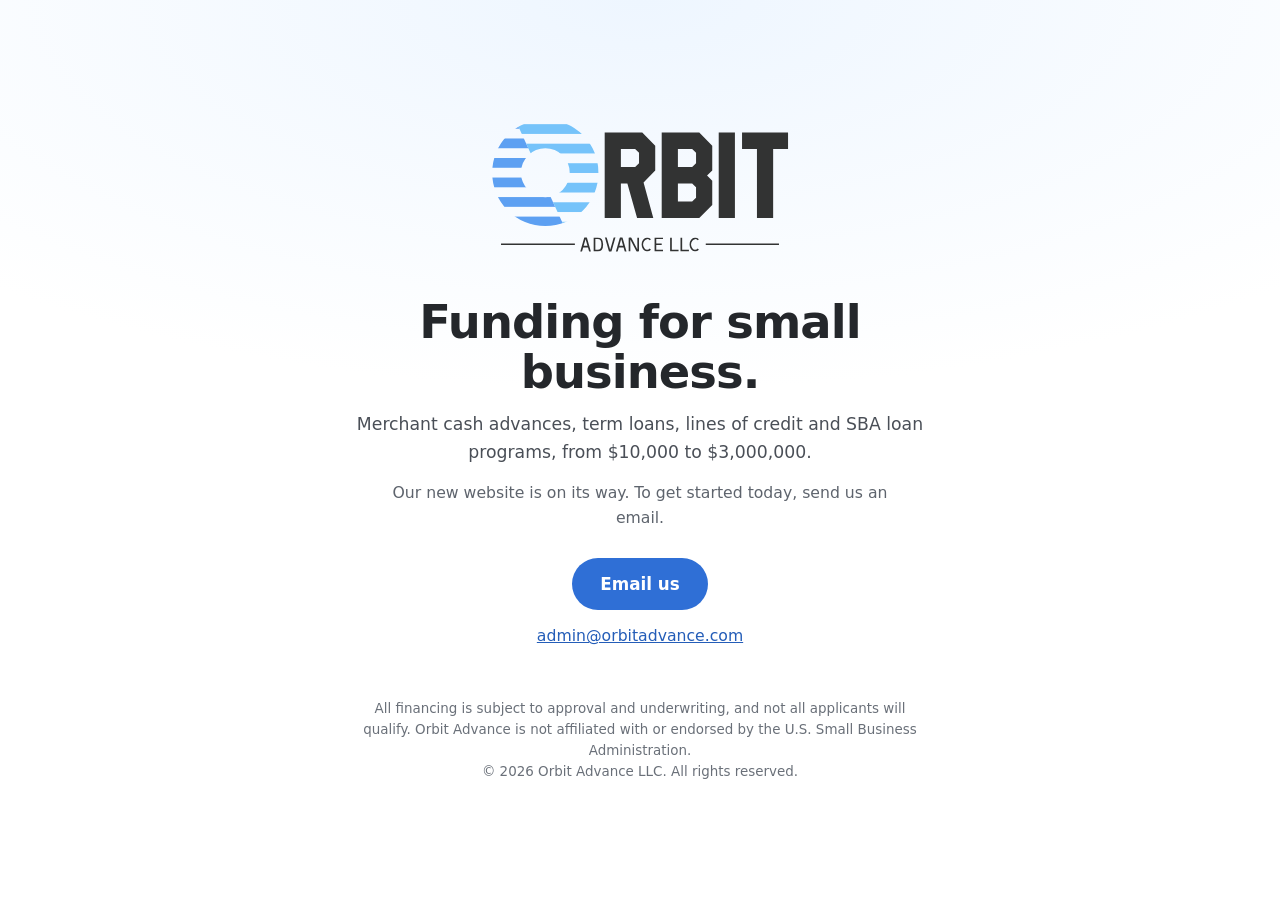
==== index.html @ 6780d0ab "Add holding page A simple page with the logo, the four funding programs and the contact email, so th" ====
<!doctype html>
<html lang="en">
<head>
  <meta charset="utf-8">
  <meta name="viewport" content="width=device-width, initial-scale=1">
  <title>Orbit Advance | Business Funding</title>
  <meta name="description" content="Orbit Advance helps small businesses access merchant cash advances, term loans, lines of credit and SBA loan programs. Email admin@orbitadvance.com to get started.">
  <meta name="theme-color" content="#ffffff">
  <link rel="canonical" href="https://orbitadvance.com/">
  <link rel="icon" href="data:image/svg+xml,%3Csvg xmlns='http://www.w3.org/2000/svg' viewBox='0 0 32 32'%3E%3Ccircle cx='16' cy='16' r='11' fill='none' stroke='%235B9BEB' stroke-width='7'/%3E%3C/svg%3E">
  <style>
    *{box-sizing:border-box}
    html,body{height:100%}
    body{margin:0;font-family:system-ui,-apple-system,"Segoe UI",Roboto,Helvetica,Arial,sans-serif;color:#2F3237;background:#fff;
      display:flex;flex-direction:column;align-items:center;justify-content:center;text-align:center;padding:40px 22px;
      background-image:radial-gradient(120% 70% at 50% 0%,#EEF6FF 0%,#fff 62%)}
    main{max-width:620px}
    img{width:min(300px,72vw);height:auto}
    h1{font-size:clamp(1.9rem,5.4vw,2.9rem);line-height:1.08;letter-spacing:-.02em;margin:38px 0 14px;color:#24272B}
    p{font-size:1.08rem;line-height:1.6;margin:0 auto 14px;color:#4A4F57;max-width:34em}
    .soon{font-size:.98rem;color:#5E646D}
    .btn{display:inline-block;margin-top:14px;padding:16px 28px;border-radius:999px;background:#2F6FD6;color:#fff;font-weight:600;font-size:1.05rem;text-decoration:none}
    .btn:hover{background:#245DB8}
    .btn:focus-visible{outline:3px solid #24272B;outline-offset:3px}
    .addr{display:block;margin-top:16px;font-size:.98rem;color:#4A4F57}
    .addr a{color:#245DB8}
    footer{margin-top:54px;font-size:.84rem;line-height:1.55;color:#6A7079;max-width:560px}
  </style>
</head>
<body>
  <main>
    <img src="brand/logo.svg" width="463" height="212" alt="Orbit Advance LLC">
    <h1>Funding for small business.</h1>
    <p>Merchant cash advances, term loans, lines of credit and SBA loan programs, from $10,000 to $3,000,000.</p>
    <p class="soon">Our new website is on its way. To get started today, send us an email.</p>
    <a class="btn" href="mailto:admin@orbitadvance.com?subject=Funding%20request">Email us</a>
    <span class="addr"><a href="mailto:admin@orbitadvance.com">admin@orbitadvance.com</a></span>
  </main>
  <footer>
    All financing is subject to approval and underwriting, and not all applicants will qualify. Orbit Advance is not affiliated with or endorsed by the U.S. Small Business Administration.<br>
    &copy; 2026 Orbit Advance LLC. All rights reserved.
  </footer>
</body>
</html>
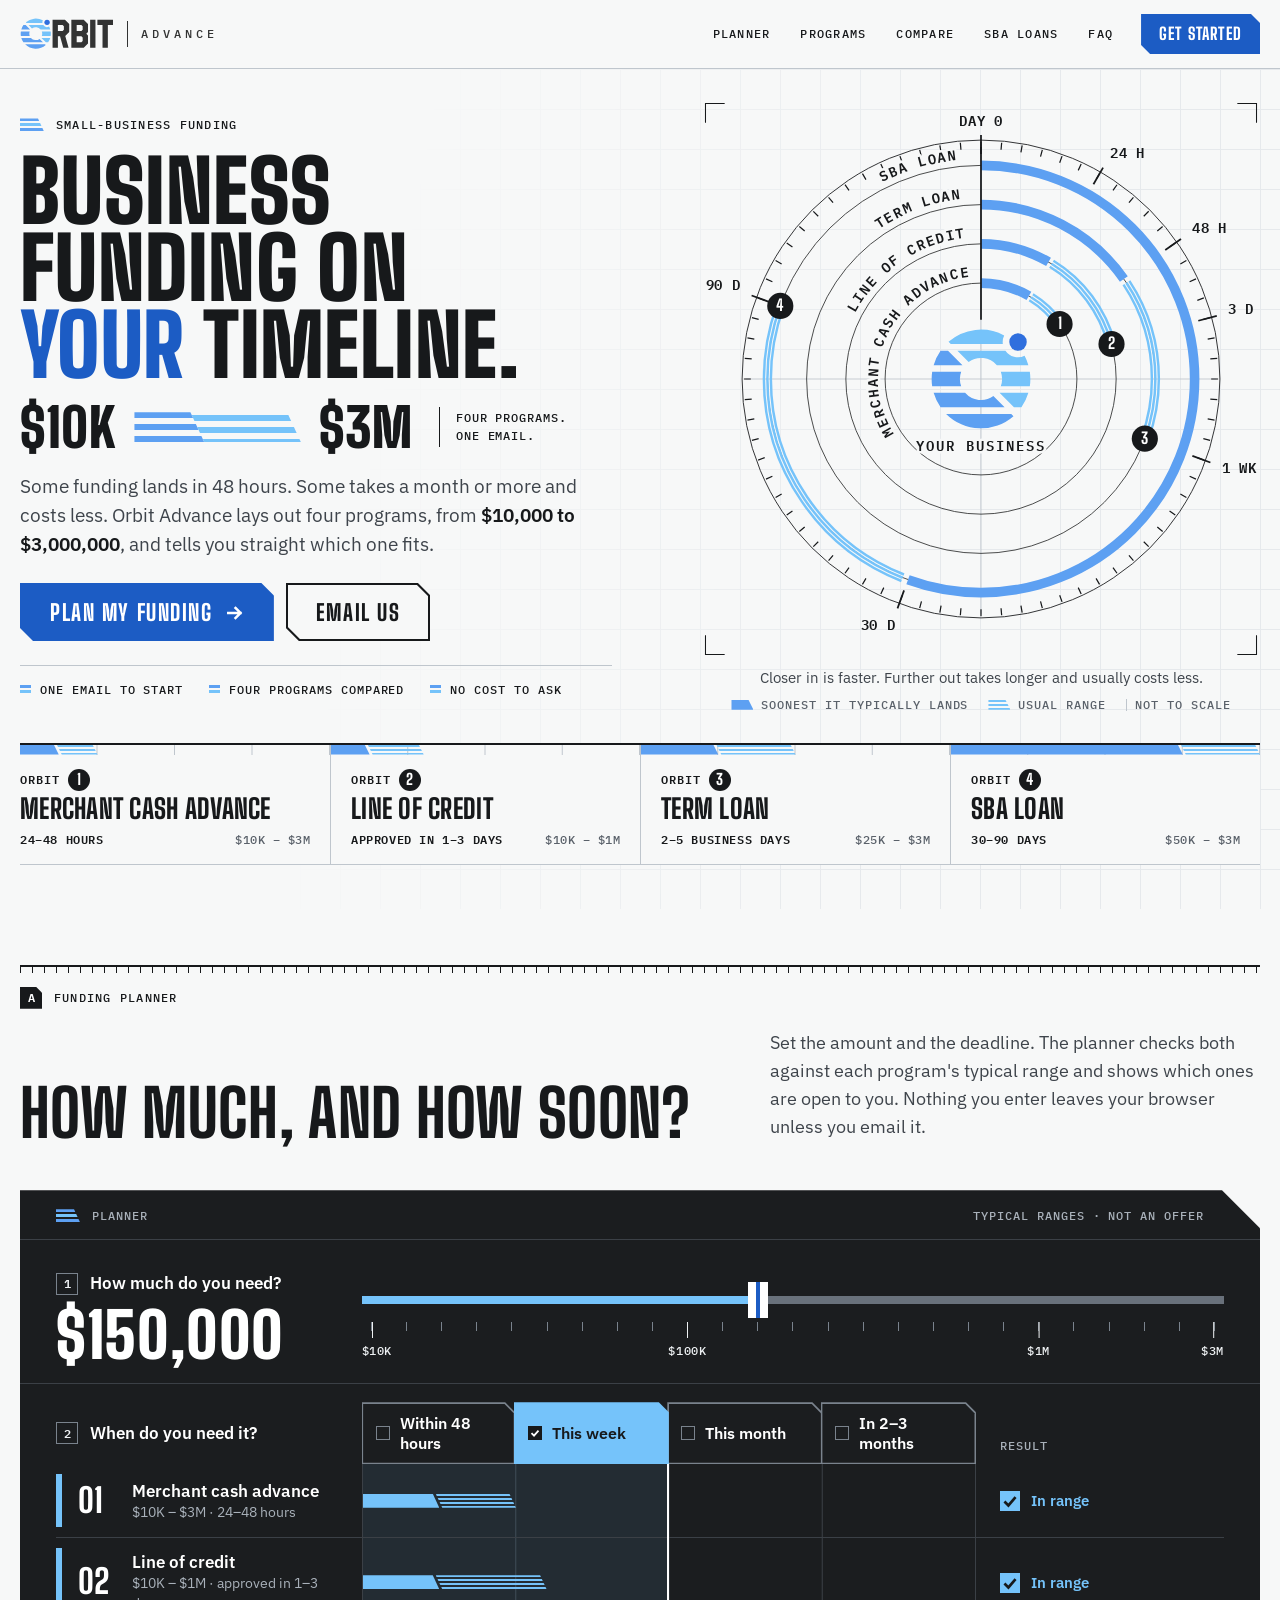
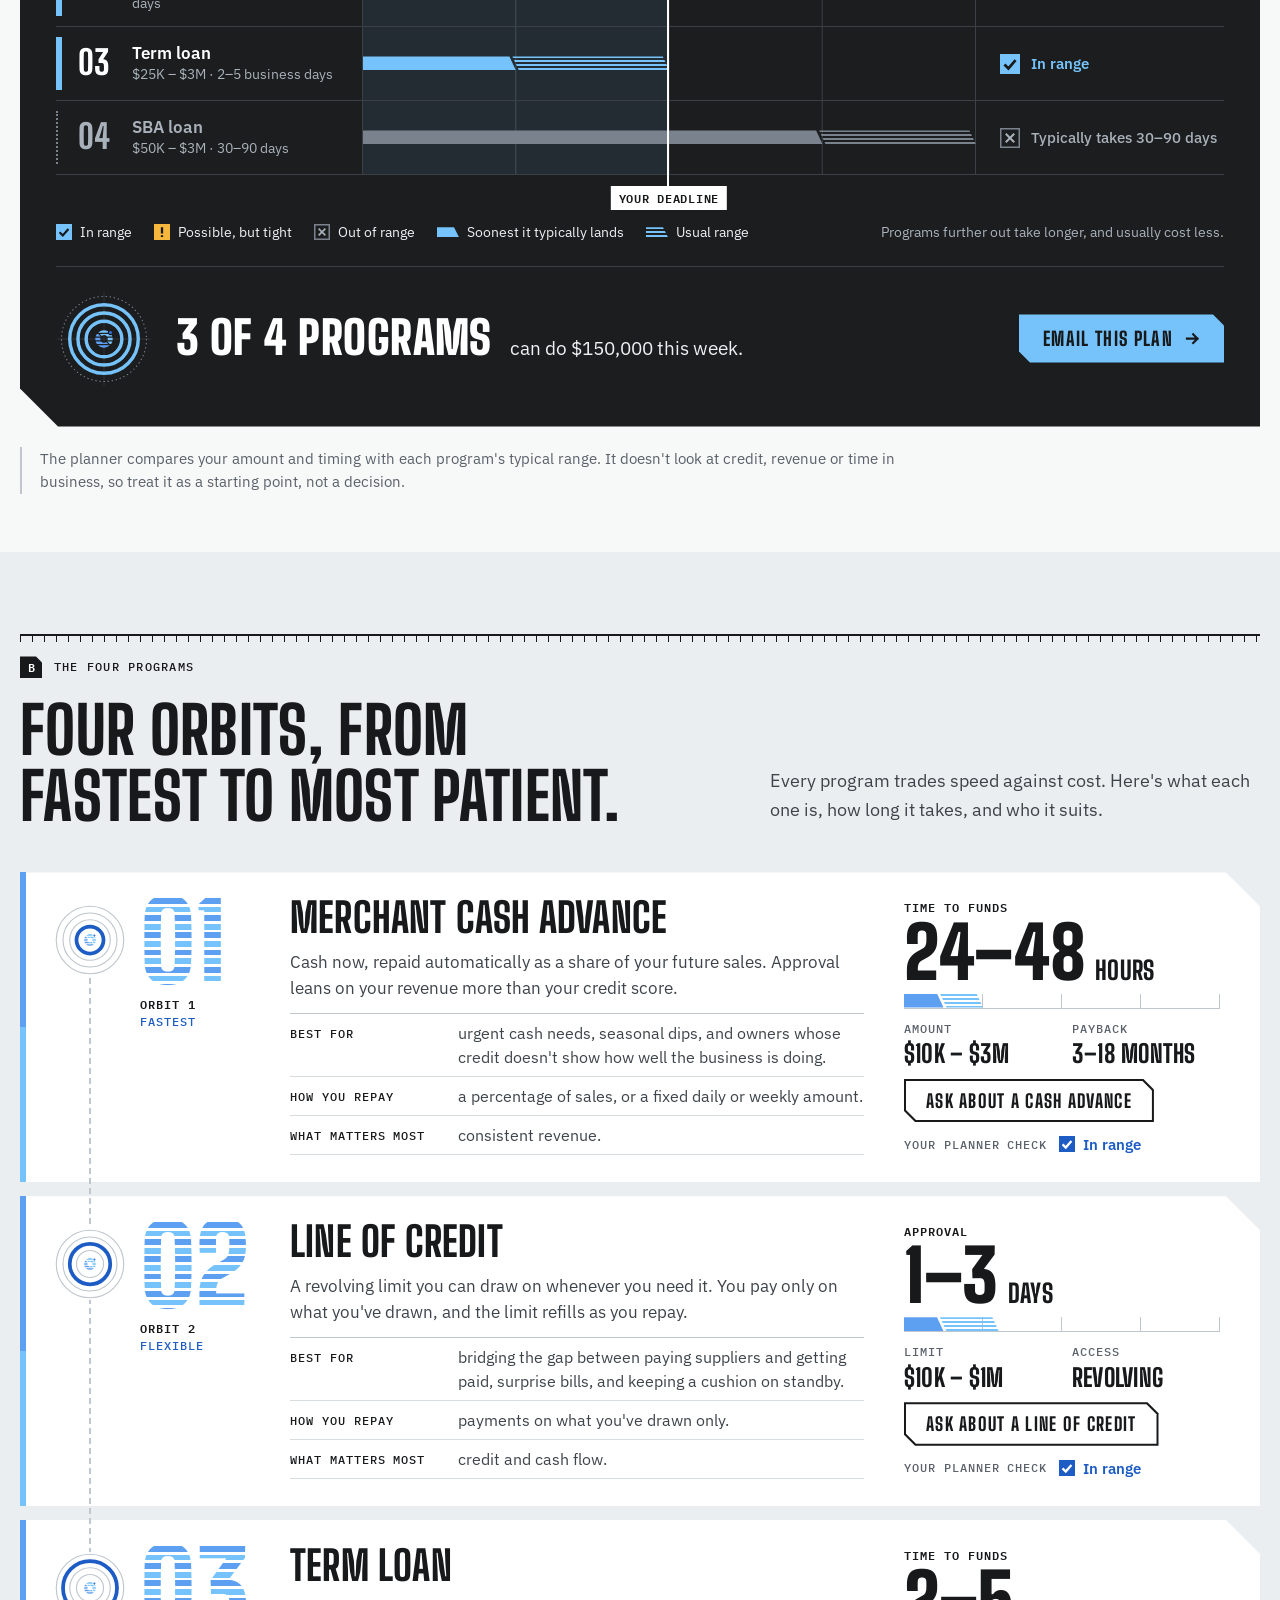
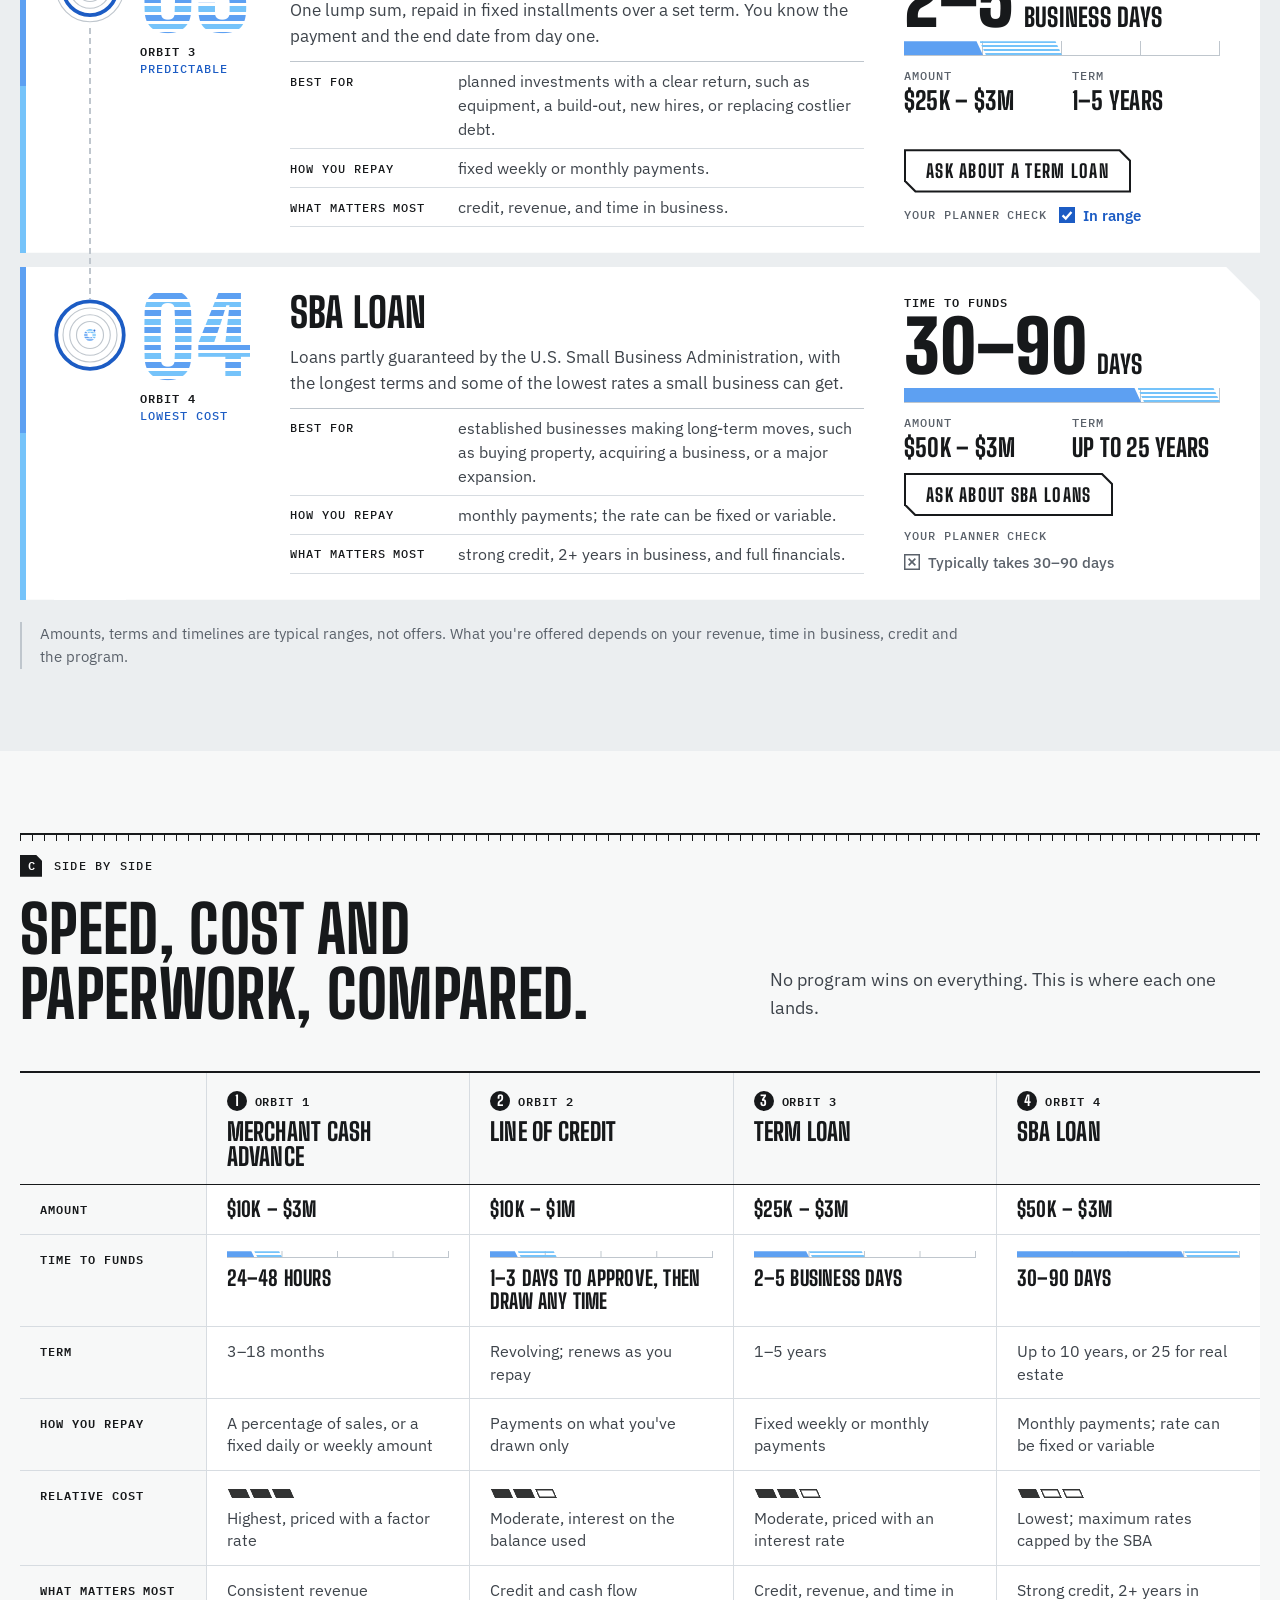
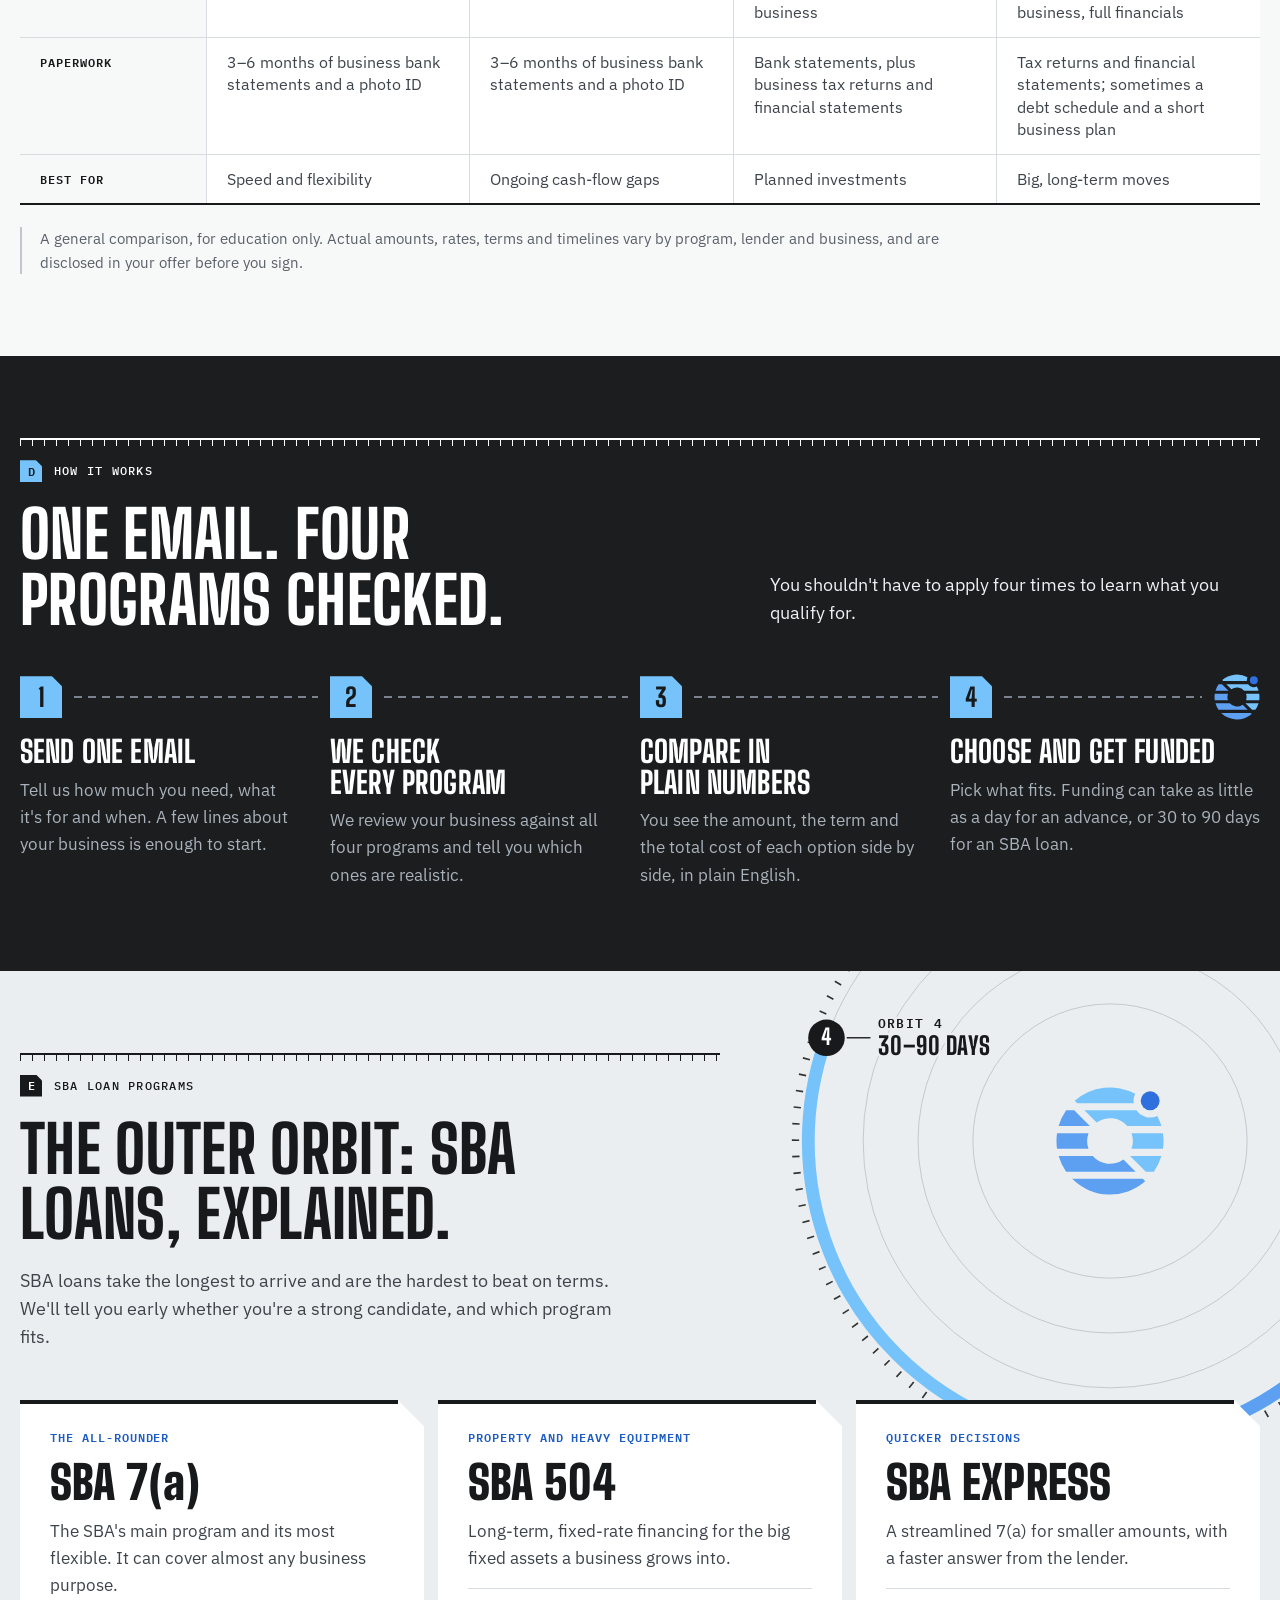
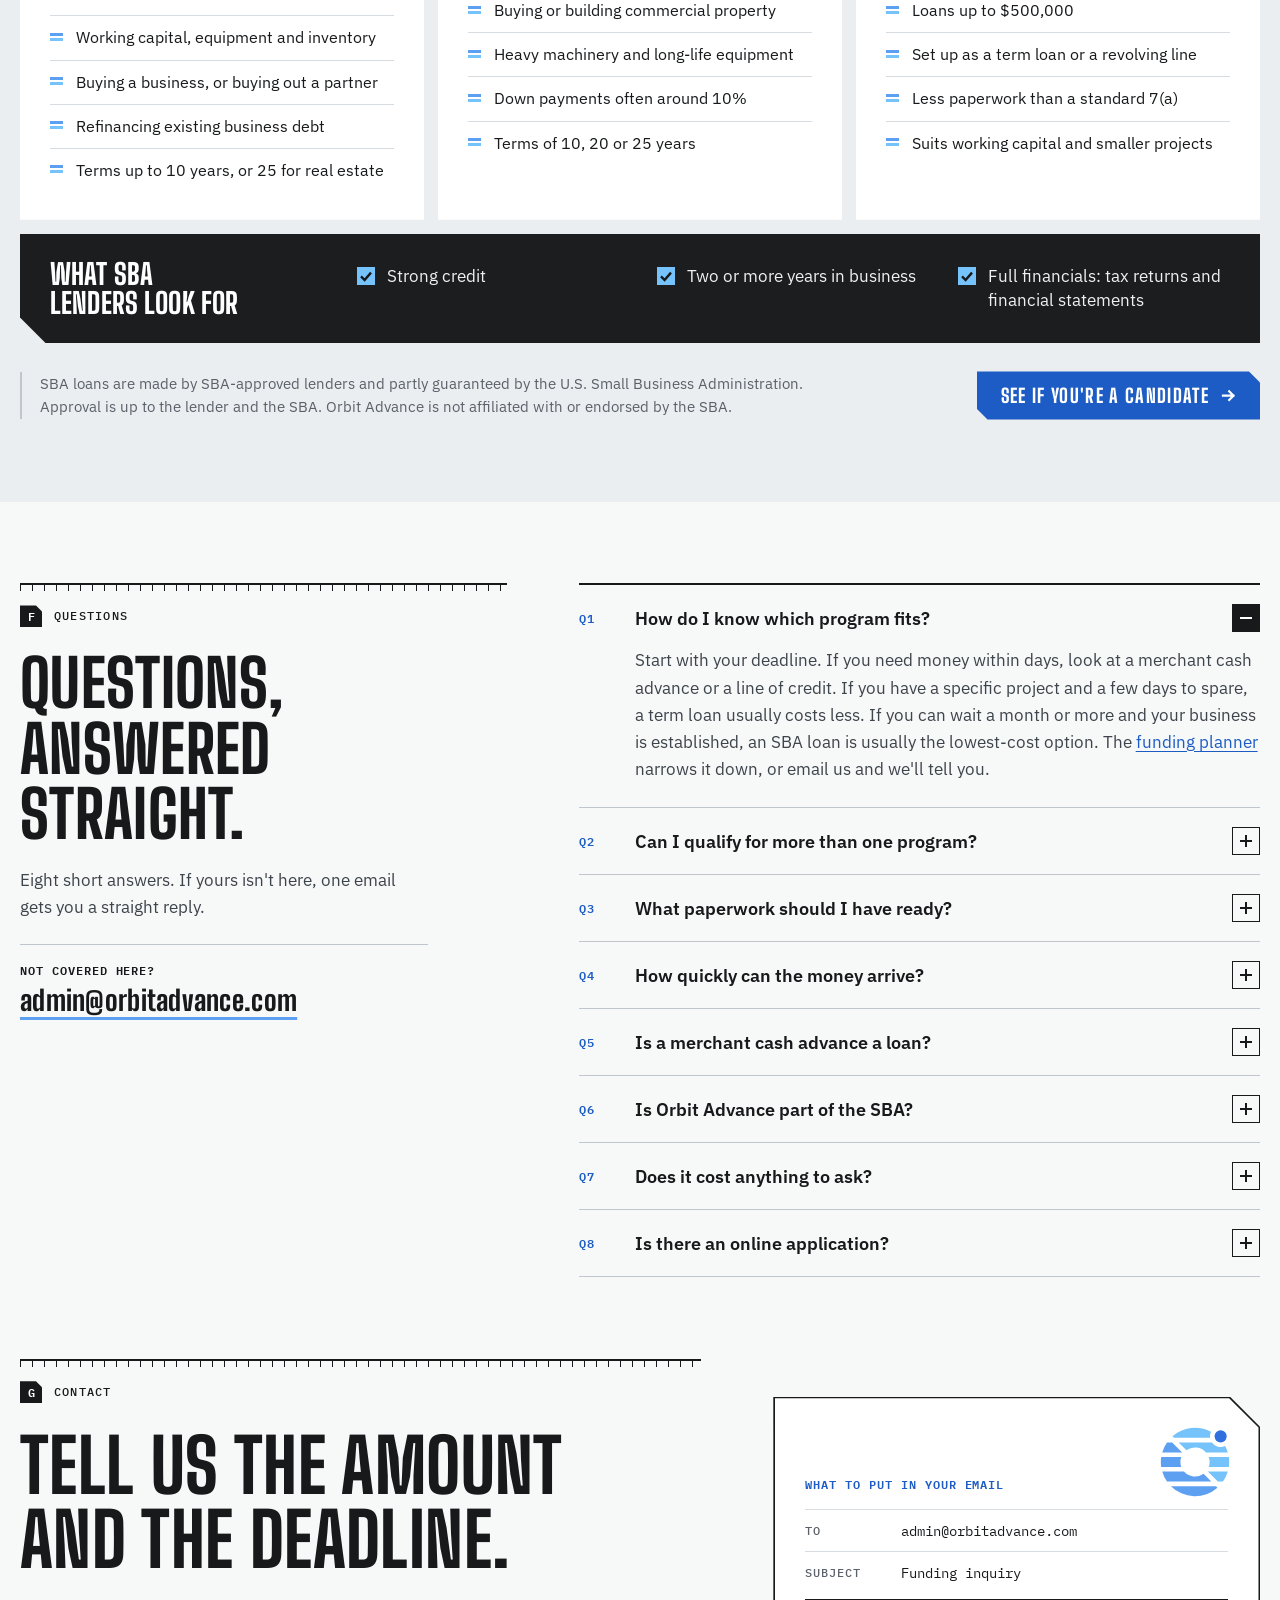
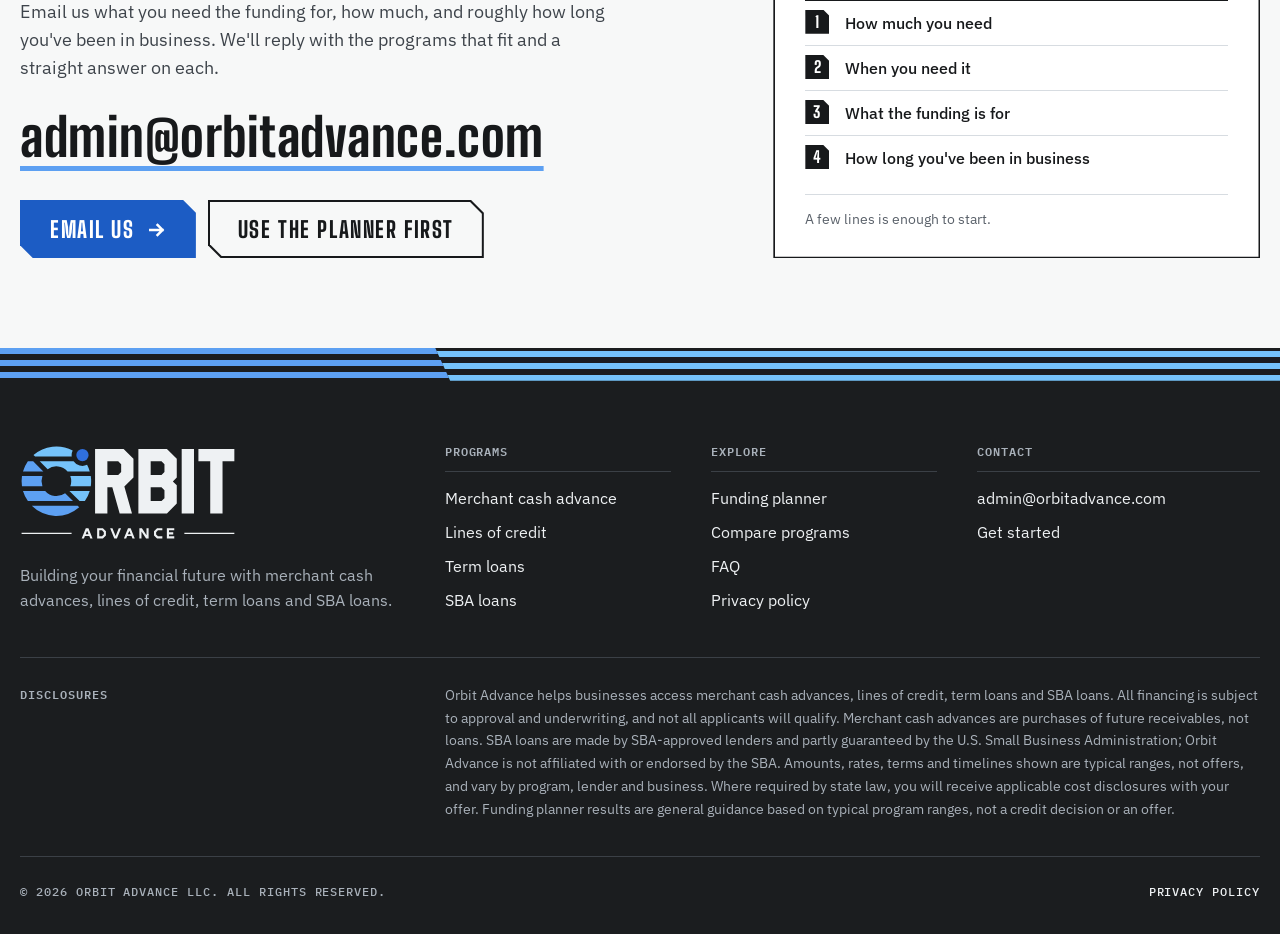
==== commit a9f47fc7: "Launch the Orbit Advance site Replaces the holding page with the full site:  - four funding programs" ====
--- a/index.html
+++ b/index.html
@@ -3,42 +3,649 @@
 <head>
   <meta charset="utf-8">
   <meta name="viewport" content="width=device-width, initial-scale=1">
-  <title>Orbit Advance | Business Funding</title>
-  <meta name="description" content="Orbit Advance helps small businesses access merchant cash advances, term loans, lines of credit and SBA loan programs. Email admin@orbitadvance.com to get started.">
-  <meta name="theme-color" content="#ffffff">
+  <title>Orbit Advance | Merchant Cash Advances, Lines of Credit, Term Loans &amp; SBA Loans</title>
+  <meta name="description" content="Orbit Advance helps U.S. small businesses line up merchant cash advances, lines of credit, term loans and SBA loans from $10,000 to $3,000,000, and pick the one that fits their timeline.">
+  <meta name="theme-color" content="#1F2124">
+  <meta property="og:type" content="website">
+  <meta property="og:title" content="Orbit Advance | Business funding on your timeline">
+  <meta property="og:description" content="Merchant cash advances, lines of credit, term loans and SBA loans. $10K to $3M.">
+  <meta property="og:url" content="https://orbitadvance.com/">
+  <meta property="og:site_name" content="Orbit Advance">
+  <meta property="og:image" content="https://orbitadvance.com/brand/og-image.png">
+  <meta property="og:image:width" content="1200">
+  <meta property="og:image:height" content="630">
+  <meta property="og:image:alt" content="Orbit Advance logo with its striped blue ring, above the line Business funding on your timeline">
+  <meta name="twitter:card" content="summary_large_image">
   <link rel="canonical" href="https://orbitadvance.com/">
-  <link rel="icon" href="data:image/svg+xml,%3Csvg xmlns='http://www.w3.org/2000/svg' viewBox='0 0 32 32'%3E%3Ccircle cx='16' cy='16' r='11' fill='none' stroke='%235B9BEB' stroke-width='7'/%3E%3C/svg%3E">
-  <style>
-    *{box-sizing:border-box}
-    html,body{height:100%}
-    body{margin:0;font-family:system-ui,-apple-system,"Segoe UI",Roboto,Helvetica,Arial,sans-serif;color:#2F3237;background:#fff;
-      display:flex;flex-direction:column;align-items:center;justify-content:center;text-align:center;padding:40px 22px;
-      background-image:radial-gradient(120% 70% at 50% 0%,#EEF6FF 0%,#fff 62%)}
-    main{max-width:620px}
-    img{width:min(300px,72vw);height:auto}
-    h1{font-size:clamp(1.9rem,5.4vw,2.9rem);line-height:1.08;letter-spacing:-.02em;margin:38px 0 14px;color:#24272B}
-    p{font-size:1.08rem;line-height:1.6;margin:0 auto 14px;color:#4A4F57;max-width:34em}
-    .soon{font-size:.98rem;color:#5E646D}
-    .btn{display:inline-block;margin-top:14px;padding:16px 28px;border-radius:999px;background:#2F6FD6;color:#fff;font-weight:600;font-size:1.05rem;text-decoration:none}
-    .btn:hover{background:#245DB8}
-    .btn:focus-visible{outline:3px solid #24272B;outline-offset:3px}
-    .addr{display:block;margin-top:16px;font-size:.98rem;color:#4A4F57}
-    .addr a{color:#245DB8}
-    footer{margin-top:54px;font-size:.84rem;line-height:1.55;color:#6A7079;max-width:560px}
-  </style>
+  <link rel="icon" type="image/png" href="brand/icon-512.png">
+  <link rel="apple-touch-icon" href="brand/icon-512.png">
+  <link rel="icon" href="data:image/svg+xml,%3Csvg xmlns='http://www.w3.org/2000/svg' viewBox='25.7 16.85 145.3 145.3'%3E%3Cpath fill='%235DA0F2' d='M40.45 49H51.16L71.85 69.69H30.53A70.65 70.65 0 0 1 40.45 49zM28.46 79.15H70.02A30.15 30.15 0 0 0 70.02 99.85H28.46A70.65 70.65 0 0 1 28.46 79.15zM30.53 109.31H75.61A30.15 30.15 0 0 0 116.06 113.9L132.16 130H40.45A70.65 70.65 0 0 1 30.53 109.31zM48.39 139.46H141.62L144.85 142.69A70.65 70.65 0 0 1 48.39 139.46z'/%3E%3Cpath fill='%2375C3FA' d='M129.6 39.54H55.08L51.84 36.31A70.65 70.65 0 0 1 131.5 27.11A21.96 21.96 0 0 0 129.6 39.54zM64.54 49H133.29A21.96 21.96 0 0 0 160.74 56.35A70.65 70.65 0 0 1 166.17 69.69H121.08A30.15 30.15 0 0 0 80.63 65.1zM126.67 79.15H168.24A70.65 70.65 0 0 1 168.24 99.85H126.67A30.15 30.15 0 0 0 126.67 79.15zM124.84 109.31H166.17A70.65 70.65 0 0 1 156.24 130H145.54z'/%3E%3Ccircle cx='151.35' cy='36.5' r='12.5' fill='%232F6FDE'/%3E%3C/svg%3E">
+  <link rel="preconnect" href="https://fonts.googleapis.com">
+  <link rel="preconnect" href="https://fonts.gstatic.com" crossorigin>
+  <link href="https://fonts.googleapis.com/css2?family=Big+Shoulders+Display:wght@700;800;900&family=IBM+Plex+Mono:wght@400;500;600&family=IBM+Plex+Sans:wght@400;500;600;700&display=swap" rel="stylesheet">
+  <link rel="stylesheet" href="styles.css">
+  <noscript><style>.planner__inputs,.planner__js{display:none!important}.planner__nojs{display:block!important}.menu-btn{display:none!important}.header__cta .btn{display:inline-flex!important}.board__scale{display:grid!important}</style></noscript>
+  <script type="application/ld+json">
+  {"@context":"https://schema.org","@type":"FinancialService","name":"Orbit Advance","legalName":"Orbit Advance LLC","url":"https://orbitadvance.com/","email":"admin@orbitadvance.com","description":"Merchant cash advances, lines of credit, term loans and SBA loans from $10,000 to $3,000,000 for U.S. small businesses.","areaServed":"US"}
+  </script>
 </head>
 <body>
-  <main>
-    <img src="brand/logo.svg" width="463" height="212" alt="Orbit Advance LLC">
-    <h1>Funding for small business.</h1>
-    <p>Merchant cash advances, term loans, lines of credit and SBA loan programs, from $10,000 to $3,000,000.</p>
-    <p class="soon">Our new website is on its way. To get started today, send us an email.</p>
-    <a class="btn" href="mailto:admin@orbitadvance.com?subject=Funding%20request">Email us</a>
-    <span class="addr"><a href="mailto:admin@orbitadvance.com">admin@orbitadvance.com</a></span>
-  </main>
-  <footer>
-    All financing is subject to approval and underwriting, and not all applicants will qualify. Orbit Advance is not affiliated with or endorsed by the U.S. Small Business Administration.<br>
-    &copy; 2026 Orbit Advance LLC. All rights reserved.
-  </footer>
+<a class="skip" href="#main">Skip to content</a>
+
+<!-- Orbit Advance logo artwork, defined once and reused with <use>:
+     #oa-ring  = the striped ring alone, #oa-orbit = ring + RBIT wordmark, #oa-logo = full lock-up with ADVANCE -->
+<svg width="0" height="0" style="position:absolute" aria-hidden="true" focusable="false">
+  <defs>
+    <g id="oa-art-ring"><path fill="#5DA0F2" d="M40.45 49H51.16L71.85 69.69H30.53A70.65 70.65 0 0 1 40.45 49zM28.46 79.15H70.02A30.15 30.15 0 0 0 70.02 99.85H28.46A70.65 70.65 0 0 1 28.46 79.15zM30.53 109.31H75.61A30.15 30.15 0 0 0 116.06 113.9L132.16 130H40.45A70.65 70.65 0 0 1 30.53 109.31zM48.39 139.46H141.62L144.85 142.69A70.65 70.65 0 0 1 48.39 139.46z"/><path fill="#75C3FA" d="M129.6 39.54H55.08L51.84 36.31A70.65 70.65 0 0 1 131.5 27.11A21.96 21.96 0 0 0 129.6 39.54zM64.54 49H133.29A21.96 21.96 0 0 0 160.74 56.35A70.65 70.65 0 0 1 166.17 69.69H121.08A30.15 30.15 0 0 0 80.63 65.1zM126.67 79.15H168.24A70.65 70.65 0 0 1 168.24 99.85H126.67A30.15 30.15 0 0 0 126.67 79.15zM124.84 109.31H166.17A70.65 70.65 0 0 1 156.24 130H145.54z"/><circle cx="151.35" cy="36.5" r="12.5" fill="#2F6FDE"/></g>
+    <path id="oa-art-rbit" fill-rule="evenodd" d="M177 24h58l20 20v38l-18.5 18.5L252 155h-25l-15-53h-10v53h-25zM202 49v28h22l6-6V55l-6-6zM265 24h58l20 20v38l-8 8 8 8v37l-20 20h-58zM290 49v28h22l6-6V55l-6-6zM290 102v28h22l6-6v-16l-6-6zM353 24h25v131h-25zM387 24h73v25h-24v106h-25V49h-24z"/>
+    <symbol id="oa-ring" viewBox="1.4 1.6 168 168"><use href="#oa-art-ring" transform="translate(-28.74 -18.27) scale(1.1606)"/></symbol>
+    <symbol id="oa-orbit" viewBox="0 1.6 463 168"><g transform="translate(-25.82 -8.846) scale(1.055)"><use href="#oa-art-ring"/><use href="#oa-art-rbit" fill="currentColor"/></g></symbol>
+    <symbol id="oa-logo" viewBox="0 0 463 212"><g transform="translate(-25.82 -12.559) scale(1.055)"><use href="#oa-art-ring"/><use href="#oa-art-rbit" fill="currentColor"/><path fill="currentColor" fill-rule="evenodd" d="M149.78 205.85 158.15 185.15 163.52 185.15 171.89 205.85 167.25 205.85 165.32 201.09 156.34 201.09 154.42 205.85zM157.94 197.13 160.83 189.98 163.72 197.13zM181.2 185.15 192.87 185.15 199.07 191.36 199.07 199.64 192.87 205.85 181.2 205.85zM185.5 189.45 191.09 189.45 194.77 193.14 194.77 197.86 191.09 201.55 185.5 201.55zM207.65 185.15 216.01 205.85 221.39 205.85 229.75 185.15 225.11 185.15 218.7 201.02 212.28 185.15zM235.55 205.85 243.92 185.15 249.29 185.15 257.66 205.85 253.02 205.85 251.1 201.09 242.12 201.09 240.19 205.85zM243.72 197.13 246.61 189.98 249.5 197.13zM266.98 205.85 266.98 185.15 272.13 185.15 281.49 199.33 281.49 185.15 285.79 185.15 285.79 205.85 280.64 205.85 271.28 191.67 271.28 205.85zM302.96 185.15 313.69 185.15 313.69 189.45 304.75 189.45 301.06 193.14 301.06 197.86 304.75 201.55 313.69 201.55 313.69 205.85 302.96 205.85 296.76 199.64 296.76 191.36zM322.86 185.15 337.91 185.15 337.91 189.45 327.16 189.45 327.16 193.35 335.81 193.35 335.81 197.65 327.16 197.65 327.16 201.55 337.91 201.55 337.91 205.85 322.86 205.85zM27.69 194.17H129.25v2.67H27.69zM358.44 194.17H460v2.67H358.44z"/></g></symbol>
+  </defs>
+</svg>
+
+<header class="header">
+  <div class="wrap header__inner">
+    <a class="logo" href="index.html" aria-label="Orbit Advance home">
+      <svg class="logo__orbit" viewBox="0 1.6 463 168" aria-hidden="true"><use href="#oa-orbit"/></svg>
+      <span class="logo__sub">Advance</span>
+    </a>
+    <nav class="nav" id="nav" aria-label="Primary">
+      <a href="#planner">Planner</a>
+      <a href="#programs">Programs</a>
+      <a href="#compare">Compare</a>
+      <a href="#sba">SBA loans</a>
+      <a href="#faq">FAQ</a>
+      <a class="nav__contact" href="#contact">Get started</a>
+    </nav>
+    <div class="header__cta">
+      <a class="btn btn--primary btn--sm" href="#contact">Get started</a>
+      <button class="menu-btn" type="button" aria-expanded="false" aria-controls="nav" aria-label="Open menu"><span></span><span></span></button>
+    </div>
+  </div>
+</header>
+
+<main id="main">
+
+  <!-- HERO -->
+  <section class="hero" id="top">
+    <div class="wrap hero__grid">
+      <div class="hero__copy">
+        <p class="eyebrow"><i class="stripes" aria-hidden="true"></i>Small-business funding</p>
+        <h1><span>Business</span> <span>funding on</span> <span><em>your</em> timeline.</span></h1>
+        <p class="range"><span class="sr-only">From $10,000 to $3,000,000.</span><b aria-hidden="true">$10K</b><i class="range__bar" aria-hidden="true"></i><b aria-hidden="true">$3M</b><span class="range__note">Four programs. <br>One email.</span></p>
+        <p class="hero__sub">Some funding lands in 48 hours. Some takes a month or more and costs less. Orbit Advance lays out four programs, from <strong>$10,000 to $3,000,000</strong>, and tells you straight which one fits.</p>
+        <div class="hero__actions">
+          <a class="btn btn--primary btn--lg" href="#planner">Plan my funding<svg class="btn__ico" viewBox="0 0 16 16" aria-hidden="true"><path d="M2 8h11M8.5 3.5 13 8l-4.5 4.5"/></svg></a>
+          <a class="btn btn--ghost btn--lg" href="mailto:admin@orbitadvance.com?subject=Funding%20inquiry" data-mail>Email us</a>
+        </div>
+        <ul class="hero__points">
+          <li>One email to start</li>
+          <li>Four programs compared</li>
+          <li>No cost to ask</li>
+        </ul>
+      </div>
+
+      <div class="hero__orbits">
+        <svg class="dial" viewBox="0 0 640 640" aria-hidden="true" focusable="false">
+          <defs>
+            <path id="dl1" d="M320 438A118 118 0 0 1 307.7 202.6"/>
+            <path id="dl2" d="M320 483A163 163 0 0 1 303 157.9"/>
+            <path id="dl3" d="M320 528A208 208 0 0 1 298.3 113.1"/>
+            <path id="dl4" d="M320 573A253 253 0 0 1 293.6 68.4"/>
+          </defs>
+          <!-- sheet corners -->
+          <g class="dial__crop"><path d="M4 26V4h22M614 4h22v22M636 614v22h-22M26 636H4v-22"/></g>
+          <!-- cross hairs and bezel -->
+          <g class="dial__hair"><path d="M320 50V590M50 320H590"/></g>
+          <circle class="dial__bezel" cx="320" cy="320" r="274"/>
+          <circle class="dial__ticks" cx="320" cy="320" r="268" pathLength="360" stroke-dasharray="0.3 4.7" stroke-dashoffset="0.15" transform="rotate(-90 320 320)"/>
+          <g class="dial__major">
+            <path d="M320 40v22"/>
+            <path d="M320 40v22" transform="rotate(30 320 320)"/>
+            <path d="M320 40v22" transform="rotate(55 320 320)"/>
+            <path d="M320 40v22" transform="rotate(75 320 320)"/>
+            <path d="M320 40v22" transform="rotate(110 320 320)"/>
+            <path d="M320 40v22" transform="rotate(200 320 320)"/>
+            <path d="M320 40v22" transform="rotate(290 320 320)"/>
+          </g>
+          <g class="dial__scale">
+            <text x="320" y="30" text-anchor="middle">DAY 0</text>
+            <text x="468" y="66">24 H</text>
+            <text x="562" y="152">48 H</text>
+            <text x="603" y="246">3 D</text>
+            <text x="596" y="428">1 WK</text>
+            <text x="222" y="608" text-anchor="end">30 D</text>
+            <text x="44" y="218" text-anchor="end">90 D</text>
+          </g>
+          <!-- the four orbits -->
+          <g class="dial__orbits">
+            <circle cx="320" cy="320" r="110"/><circle cx="320" cy="320" r="155"/>
+            <circle cx="320" cy="320" r="200"/><circle cx="320" cy="320" r="245"/>
+          </g>
+          <!-- time to funds: solid up to the soonest it typically lands, stripes across the usual range -->
+          <g class="dial__arcs" transform="rotate(-90 320 320)">
+            <g class="rng" stroke-dasharray="23.5 336.5" stroke-dashoffset="-31.5"><circle cx="320" cy="320" r="106" pathLength="360"/><circle cx="320" cy="320" r="110" pathLength="360"/><circle cx="320" cy="320" r="114" pathLength="360"/></g>
+            <circle class="sol" cx="320" cy="320" r="110" pathLength="360" stroke-dasharray="30 330"/>
+            <g class="rng" stroke-dasharray="43.5 316.5" stroke-dashoffset="-31.5"><circle cx="320" cy="320" r="151" pathLength="360"/><circle cx="320" cy="320" r="155" pathLength="360"/><circle cx="320" cy="320" r="159" pathLength="360"/></g>
+            <circle class="sol" cx="320" cy="320" r="155" pathLength="360" stroke-dasharray="30 330"/>
+            <g class="rng" stroke-dasharray="53.5 306.5" stroke-dashoffset="-56.5"><circle cx="320" cy="320" r="196" pathLength="360"/><circle cx="320" cy="320" r="200" pathLength="360"/><circle cx="320" cy="320" r="204" pathLength="360"/></g>
+            <circle class="sol" cx="320" cy="320" r="200" pathLength="360" stroke-dasharray="55 305"/>
+            <g class="rng" stroke-dasharray="88.5 271.5" stroke-dashoffset="-201.5"><circle cx="320" cy="320" r="241" pathLength="360"/><circle cx="320" cy="320" r="245" pathLength="360"/><circle cx="320" cy="320" r="249" pathLength="360"/></g>
+            <circle class="sol" cx="320" cy="320" r="245" pathLength="360" stroke-dasharray="200 160"/>
+          </g>
+          <!-- start line -->
+          <path class="dial__start" d="M320 54V252"/>
+          <!-- centre: the business -->
+          <use href="#oa-ring" x="262" y="262" width="116" height="116"/>
+          <text class="dial__note dial__fine" x="320" y="403" text-anchor="middle">YOUR BUSINESS</text>
+          <!-- orbit names, set on their orbits -->
+          <g class="dial__names dial__fine">
+            <text><textPath href="#dl1" startOffset="100%" text-anchor="end">MERCHANT CASH ADVANCE</textPath></text>
+            <text><textPath href="#dl2" startOffset="100%" text-anchor="end">LINE OF CREDIT</textPath></text>
+            <text><textPath href="#dl3" startOffset="100%" text-anchor="end">TERM LOAN</textPath></text>
+            <text><textPath href="#dl4" startOffset="100%" text-anchor="end">SBA LOAN</textPath></text>
+          </g>
+          <!-- program markers at the slow end of each range; each one jumps to its program -->
+          <g class="dial__nodes">
+            <a href="#prog-mca" tabindex="-1"><g class="dial__node"><circle cx="410.1" cy="256.9" r="15"/><text x="410.1" y="262.6">1</text></g></a>
+            <a href="#prog-loc" tabindex="-1"><g class="dial__node"><circle cx="469.7" cy="279.9" r="15"/><text x="469.7" y="285.6">2</text></g></a>
+            <a href="#prog-term" tabindex="-1"><g class="dial__node"><circle cx="507.9" cy="388.4" r="15"/><text x="507.9" y="394.1">3</text></g></a>
+            <a href="#prog-sba" tabindex="-1"><g class="dial__node"><circle cx="89.8" cy="236.2" r="15"/><text x="89.8" y="241.9">4</text></g></a>
+          </g>
+        </svg>
+        <div class="hero__caption">
+          <p>Closer in is faster. Further out takes longer and usually costs less.</p>
+          <ul class="key" aria-hidden="true"><li class="key__solid">Soonest it typically lands</li><li class="key__range">Usual range</li><li class="key__plain">Not to scale</li></ul>
+        </div>
+      </div>
+
+      <div class="hero__lanes">
+        <nav class="lanes" aria-label="Funding programs, fastest first">
+          <svg class="lanes__arcs" aria-hidden="true" focusable="false"><circle cx="22" cy="34" r="76"/><circle cx="22" cy="34" r="160"/><circle cx="22" cy="34" r="244"/><circle cx="22" cy="34" r="328"/></svg>
+          <p class="lanes__origin" aria-hidden="true"><svg viewBox="0 0 168 168" aria-hidden="true" focusable="false"><use href="#oa-ring"/></svg>Your business</p>
+          <a class="lane" href="#prog-mca" style="--fast:12.5%;--slow:25%"><i class="tbar" aria-hidden="true"></i><span class="lane__no">Orbit <b>1</b></span><strong>Merchant cash advance</strong><span class="lane__time">24–48 hours</span><em>$10K – $3M</em></a>
+          <a class="lane" href="#prog-loc" style="--fast:12.5%;--slow:30%"><i class="tbar" aria-hidden="true"></i><span class="lane__no">Orbit <b>2</b></span><strong>Line of credit</strong><span class="lane__time">Approved in 1–3 days</span><em>$10K – $1M</em></a>
+          <a class="lane" href="#prog-term" style="--fast:25%;--slow:50%"><i class="tbar" aria-hidden="true"></i><span class="lane__no">Orbit <b>3</b></span><strong>Term loan</strong><span class="lane__time">2–5 business days</span><em>$25K – $3M</em></a>
+          <a class="lane" href="#prog-sba" style="--fast:75%;--slow:100%"><i class="tbar" aria-hidden="true"></i><span class="lane__no">Orbit <b>4</b></span><strong>SBA loan</strong><span class="lane__time">30–90 days</span><em>$50K – $3M</em></a>
+        </nav>
+        <p class="lanes__note">Closer in is faster. Further out takes longer and usually costs less.</p>
+      </div>
+    </div>
+  </section>
+
+  <!-- PLANNER -->
+  <section class="section section--planner" id="planner">
+    <div class="wrap">
+      <div class="section__head">
+        <p class="kicker"><b aria-hidden="true">A</b>Funding planner</p>
+        <h2>How much, and how soon?</h2>
+        <p class="section__lede">Set the amount and the deadline. The planner checks both against each program's typical range and shows which ones are open to you. Nothing you enter leaves your browser unless you email it.</p>
+      </div>
+
+      <div class="slab" id="plannerTool" data-window="week">
+        <div class="slab__bar" aria-hidden="true"><span><i class="stripes"></i>Planner</span><span>Typical ranges &middot; not an offer</span></div>
+        <div class="planner">
+          <div class="planner__inputs">
+            <div class="field field--amount">
+              <div class="field__top">
+                <label for="planAmount"><span class="field__no" aria-hidden="true">1</span>How much do you need?</label>
+                <output class="field__value" id="planAmountOut" for="planAmount">$150,000</output>
+              </div>
+              <div class="field__slider">
+                <input type="range" id="planAmount" min="0" max="24" step="1" value="11" aria-valuetext="$150,000" style="--pn:.4583">
+                <div class="field__ticks" aria-hidden="true"></div>
+                <div class="field__scale" aria-hidden="true"><span style="--x:0">$10K</span><span style="--x:.375">$100K</span><span style="--x:.7917">$1M</span><span style="--x:1">$3M</span></div>
+              </div>
+            </div>
+            <div class="field field--when" role="group" aria-labelledby="planWhenLabel">
+              <p class="field__label" id="planWhenLabel"><span class="field__no" aria-hidden="true">2</span>When do you need it?</p>
+              <div class="chips" id="planWhen">
+                <button type="button" class="chip" data-window="2d" aria-pressed="false"><span class="chip__box" aria-hidden="true"></span>Within 48 hours</button>
+                <button type="button" class="chip" data-window="week" aria-pressed="true"><span class="chip__box" aria-hidden="true"></span>This week</button>
+                <button type="button" class="chip" data-window="month" aria-pressed="false"><span class="chip__box" aria-hidden="true"></span>This month</button>
+                <button type="button" class="chip" data-window="quarter" aria-pressed="false"><span class="chip__box" aria-hidden="true"></span>In 2–3 months</button>
+              </div>
+              <p class="field__result" aria-hidden="true">Result</p>
+            </div>
+          </div>
+
+          <div class="planner__result">
+            <p class="planner__nojs" hidden>The planner needs JavaScript to run, so this shows one example: $150,000, needed this week. Every program's range is listed below and in the comparison table.</p>
+            <div class="readout">
+              <svg class="scope" viewBox="0 0 140 140" aria-hidden="true" focusable="false">
+                <path class="scope__hair" d="M70 2v136M2 70h136"/>
+                <circle class="scope__o" data-program="sba" data-state="out" cx="70" cy="70" r="62"/>
+                <circle class="scope__o" data-program="term" data-state="in" cx="70" cy="70" r="50"/>
+                <circle class="scope__o" data-program="loc" data-state="in" cx="70" cy="70" r="38"/>
+                <circle class="scope__o" data-program="mca" data-state="in" cx="70" cy="70" r="26"/>
+                <use href="#oa-ring" x="57" y="57" width="26" height="26"/>
+              </svg>
+              <p class="planner__summary" id="planSummary" aria-live="polite" aria-atomic="true"><strong>3 of 4 programs</strong> can do $150,000 this week.</p>
+            </div>
+            <div class="board-wrap">
+              <div class="board__scale" aria-hidden="true"><div><span>48 h</span><span>1 wk</span><span>1 mo</span><span>3 mo</span></div></div>
+              <ul class="board" id="planBoard">
+                <li class="board__row" data-program="mca" data-state="in" style="--fast:12.5%;--slow:25%">
+                  <span class="board__no" aria-hidden="true">01</span>
+                  <span class="board__name">Merchant cash advance</span>
+                  <span class="board__facts">$10K – $3M &middot; 24–48 hours</span>
+                  <span class="board__time" aria-hidden="true"><i class="tbar"></i></span>
+                  <span class="board__status" data-status>In range</span>
+                </li>
+                <li class="board__row" data-program="loc" data-state="in" style="--fast:12.5%;--slow:30%">
+                  <span class="board__no" aria-hidden="true">02</span>
+                  <span class="board__name">Line of credit</span>
+                  <span class="board__facts">$10K – $1M &middot; approved in 1–3 days</span>
+                  <span class="board__time" aria-hidden="true"><i class="tbar"></i></span>
+                  <span class="board__status" data-status>In range</span>
+                </li>
+                <li class="board__row" data-program="term" data-state="in" style="--fast:25%;--slow:50%">
+                  <span class="board__no" aria-hidden="true">03</span>
+                  <span class="board__name">Term loan</span>
+                  <span class="board__facts">$25K – $3M &middot; 2–5 business days</span>
+                  <span class="board__time" aria-hidden="true"><i class="tbar"></i></span>
+                  <span class="board__status" data-status>In range</span>
+                </li>
+                <li class="board__row" data-program="sba" data-state="out" style="--fast:75%;--slow:100%">
+                  <span class="board__no" aria-hidden="true">04</span>
+                  <span class="board__name">SBA loan</span>
+                  <span class="board__facts">$50K – $3M &middot; 30–90 days</span>
+                  <span class="board__time" aria-hidden="true"><i class="tbar"></i></span>
+                  <span class="board__status" data-status>Typically takes 30–90 days</span>
+                </li>
+              </ul>
+              <div class="board__foot" aria-hidden="true"><div><span class="board__flag">Your deadline</span></div></div>
+            </div>
+            <div class="planner__key">
+              <ul class="legend" aria-label="Key to the results">
+                <li class="legend__in">In range</li>
+                <li class="legend__tight">Possible, but tight</li>
+                <li class="legend__out">Out of range</li>
+                <li class="legend__solid">Soonest it typically lands</li>
+                <li class="legend__range">Usual range</li>
+              </ul>
+              <p class="planner__hint">Programs further out take longer, and usually cost less.</p>
+            </div>
+            <div class="planner__actions">
+              <a class="btn btn--sky" id="planCta" href="mailto:admin@orbitadvance.com?subject=Funding%20inquiry" data-mail>Email this plan<svg class="btn__ico" viewBox="0 0 16 16" aria-hidden="true"><path d="M2 8h11M8.5 3.5 13 8l-4.5 4.5"/></svg></a>
+            </div>
+          </div>
+        </div>
+      </div>
+      <p class="planner__note">The planner compares your amount and timing with each program's typical range. It doesn't look at credit, revenue or time in business, so treat it as a starting point, not a decision.</p>
+    </div>
+  </section>
+
+  <!-- PROGRAMS -->
+  <section class="section section--grey" id="programs">
+    <div class="wrap">
+      <div class="section__head">
+        <p class="kicker"><b aria-hidden="true">B</b>The four programs</p>
+        <h2>Four orbits, from fastest to most patient.</h2>
+        <p class="section__lede">Every program trades speed against cost. Here's what each one is, how long it takes, and who it suits.</p>
+      </div>
+
+      <div class="orbits">
+        <article class="orbit" id="prog-mca" data-program="mca" data-state="in" style="--fast:12.5%;--slow:25%">
+          <div class="orbit__id">
+            <p class="orbit__no" aria-hidden="true">01</p>
+            <p class="orbit__label"><span>Orbit 1</span> <em>Fastest</em></p>
+            <svg class="orbit__glyph" viewBox="0 0 96 96" aria-hidden="true" focusable="false"><circle class="bg" cx="48" cy="48" r="48"/><circle cx="48" cy="48" r="45"/><circle cx="48" cy="48" r="36"/><circle cx="48" cy="48" r="27"/><circle class="on" cx="48" cy="48" r="18"/><use href="#oa-ring" x="40" y="40" width="16" height="16"/></svg>
+          </div>
+          <div class="orbit__head">
+            <h3>Merchant cash advance</h3>
+            <p class="orbit__lead">Cash now, repaid automatically as a share of your future sales. Approval leans on your revenue more than your credit score.</p>
+          </div>
+          <dl class="facts">
+            <div class="facts__hero"><dt>Time to funds</dt><dd><b>24–48</b> hours<i class="tbar" aria-hidden="true"></i></dd></div>
+            <div><dt>Amount</dt><dd>$10K – $3M</dd></div>
+            <div><dt>Payback</dt><dd>3–18 months</dd></div>
+          </dl>
+          <div class="orbit__more">
+            <ul class="orbit__list">
+              <li><strong>Best for</strong> <span>urgent cash needs, seasonal dips, and owners whose credit doesn't show how well the business is doing.</span></li>
+              <li><strong>How you repay</strong> <span>a percentage of sales, or a fixed daily or weekly amount.</span></li>
+              <li><strong>What matters most</strong> <span>consistent revenue.</span></li>
+            </ul>
+          </div>
+          <div class="orbit__act">
+            <a class="btn btn--ghost" href="mailto:admin@orbitadvance.com?subject=Merchant%20cash%20advance%20inquiry" data-mail="Merchant cash advance">Ask about a cash advance</a>
+            <p class="orbit__plan planner__js"><span>Your planner check</span> <b data-status>In range</b></p>
+          </div>
+        </article>
+
+        <article class="orbit" id="prog-loc" data-program="loc" data-state="in" style="--fast:12.5%;--slow:30%">
+          <div class="orbit__id">
+            <p class="orbit__no" aria-hidden="true">02</p>
+            <p class="orbit__label"><span>Orbit 2</span> <em>Flexible</em></p>
+            <svg class="orbit__glyph" viewBox="0 0 96 96" aria-hidden="true" focusable="false"><circle class="bg" cx="48" cy="48" r="48"/><circle cx="48" cy="48" r="45"/><circle cx="48" cy="48" r="36"/><circle class="on" cx="48" cy="48" r="27"/><circle cx="48" cy="48" r="18"/><use href="#oa-ring" x="40" y="40" width="16" height="16"/></svg>
+          </div>
+          <div class="orbit__head">
+            <h3>Line of credit</h3>
+            <p class="orbit__lead">A revolving limit you can draw on whenever you need it. You pay only on what you've drawn, and the limit refills as you repay.</p>
+          </div>
+          <dl class="facts">
+            <div class="facts__hero"><dt>Approval</dt><dd><b>1–3</b> days<i class="tbar" aria-hidden="true"></i></dd></div>
+            <div><dt>Limit</dt><dd>$10K – $1M</dd></div>
+            <div><dt>Access</dt><dd>Revolving</dd></div>
+          </dl>
+          <div class="orbit__more">
+            <ul class="orbit__list">
+              <li><strong>Best for</strong> <span>bridging the gap between paying suppliers and getting paid, surprise bills, and keeping a cushion on standby.</span></li>
+              <li><strong>How you repay</strong> <span>payments on what you've drawn only.</span></li>
+              <li><strong>What matters most</strong> <span>credit and cash flow.</span></li>
+            </ul>
+          </div>
+          <div class="orbit__act">
+            <a class="btn btn--ghost" href="mailto:admin@orbitadvance.com?subject=Line%20of%20credit%20inquiry" data-mail="Line of credit">Ask about a line of credit</a>
+            <p class="orbit__plan planner__js"><span>Your planner check</span> <b data-status>In range</b></p>
+          </div>
+        </article>
+
+        <article class="orbit" id="prog-term" data-program="term" data-state="in" style="--fast:25%;--slow:50%">
+          <div class="orbit__id">
+            <p class="orbit__no" aria-hidden="true">03</p>
+            <p class="orbit__label"><span>Orbit 3</span> <em>Predictable</em></p>
+            <svg class="orbit__glyph" viewBox="0 0 96 96" aria-hidden="true" focusable="false"><circle class="bg" cx="48" cy="48" r="48"/><circle cx="48" cy="48" r="45"/><circle class="on" cx="48" cy="48" r="36"/><circle cx="48" cy="48" r="27"/><circle cx="48" cy="48" r="18"/><use href="#oa-ring" x="40" y="40" width="16" height="16"/></svg>
+          </div>
+          <div class="orbit__head">
+            <h3>Term loan</h3>
+            <p class="orbit__lead">One lump sum, repaid in fixed installments over a set term. You know the payment and the end date from day one.</p>
+          </div>
+          <dl class="facts">
+            <div class="facts__hero"><dt>Time to funds</dt><dd><b>2–5</b> business days<i class="tbar" aria-hidden="true"></i></dd></div>
+            <div><dt>Amount</dt><dd>$25K – $3M</dd></div>
+            <div><dt>Term</dt><dd>1–5 years</dd></div>
+          </dl>
+          <div class="orbit__more">
+            <ul class="orbit__list">
+              <li><strong>Best for</strong> <span>planned investments with a clear return, such as equipment, a build-out, new hires, or replacing costlier debt.</span></li>
+              <li><strong>How you repay</strong> <span>fixed weekly or monthly payments.</span></li>
+              <li><strong>What matters most</strong> <span>credit, revenue, and time in business.</span></li>
+            </ul>
+          </div>
+          <div class="orbit__act">
+            <a class="btn btn--ghost" href="mailto:admin@orbitadvance.com?subject=Term%20loan%20inquiry" data-mail="Term loan">Ask about a term loan</a>
+            <p class="orbit__plan planner__js"><span>Your planner check</span> <b data-status>In range</b></p>
+          </div>
+        </article>
+
+        <article class="orbit" id="prog-sba" data-program="sba" data-state="out" style="--fast:75%;--slow:100%">
+          <div class="orbit__id">
+            <p class="orbit__no" aria-hidden="true">04</p>
+            <p class="orbit__label"><span>Orbit 4</span> <em>Lowest cost</em></p>
+            <svg class="orbit__glyph" viewBox="0 0 96 96" aria-hidden="true" focusable="false"><circle class="bg" cx="48" cy="48" r="48"/><circle class="on" cx="48" cy="48" r="45"/><circle cx="48" cy="48" r="36"/><circle cx="48" cy="48" r="27"/><circle cx="48" cy="48" r="18"/><use href="#oa-ring" x="40" y="40" width="16" height="16"/></svg>
+          </div>
+          <div class="orbit__head">
+            <h3>SBA loan</h3>
+            <p class="orbit__lead">Loans partly guaranteed by the U.S. Small Business Administration, with the longest terms and some of the lowest rates a small business can get.</p>
+          </div>
+          <dl class="facts">
+            <div class="facts__hero"><dt>Time to funds</dt><dd><b>30–90</b> days<i class="tbar" aria-hidden="true"></i></dd></div>
+            <div><dt>Amount</dt><dd>$50K – $3M</dd></div>
+            <div><dt>Term</dt><dd>Up to 25 years</dd></div>
+          </dl>
+          <div class="orbit__more">
+            <ul class="orbit__list">
+              <li><strong>Best for</strong> <span>established businesses making long-term moves, such as buying property, acquiring a business, or a major expansion.</span></li>
+              <li><strong>How you repay</strong> <span>monthly payments; the rate can be fixed or variable.</span></li>
+              <li><strong>What matters most</strong> <span>strong credit, 2+ years in business, and full financials.</span></li>
+            </ul>
+          </div>
+          <div class="orbit__act">
+            <a class="btn btn--ghost" href="mailto:admin@orbitadvance.com?subject=SBA%20loan%20inquiry" data-mail="SBA loan">Ask about SBA loans</a>
+            <p class="orbit__plan planner__js"><span>Your planner check</span> <b data-status>Typically takes 30–90 days</b></p>
+          </div>
+        </article>
+      </div>
+      <p class="programs__note">Amounts, terms and timelines are typical ranges, not offers. What you're offered depends on your revenue, time in business, credit and the program.</p>
+    </div>
+  </section>
+
+  <!-- COMPARE -->
+  <section class="section" id="compare">
+    <div class="wrap">
+      <div class="section__head">
+        <p class="kicker"><b aria-hidden="true">C</b>Side by side</p>
+        <h2>Speed, cost and paperwork, compared.</h2>
+        <p class="section__lede">No program wins on everything. This is where each one lands.</p>
+      </div>
+      <div class="table-wrap" tabindex="0" role="region" aria-label="Program comparison table">
+        <table class="compare" role="table">
+          <thead role="rowgroup">
+            <tr role="row"><th scope="col" role="columnheader"><span class="sr-only">Feature</span></th><th scope="col" role="columnheader"><small><b aria-hidden="true">1</b>Orbit 1</small> Merchant cash advance</th><th scope="col" role="columnheader"><small><b aria-hidden="true">2</b>Orbit 2</small> Line of credit</th><th scope="col" role="columnheader"><small><b aria-hidden="true">3</b>Orbit 3</small> Term loan</th><th scope="col" role="columnheader"><small><b aria-hidden="true">4</b>Orbit 4</small> SBA loan</th></tr>
+          </thead>
+          <tbody role="rowgroup">
+            <tr role="row"><th scope="row" role="rowheader">Amount</th><td role="cell" data-label="Cash advance">$10K – $3M</td><td role="cell" data-label="Line of credit">$10K – $1M</td><td role="cell" data-label="Term loan">$25K – $3M</td><td role="cell" data-label="SBA loan">$50K – $3M</td></tr>
+            <tr role="row"><th scope="row" role="rowheader">Time to funds</th><td role="cell" data-label="Cash advance"><span class="cell"><i class="tbar tbar--mini" style="--fast:12.5%;--slow:25%" aria-hidden="true"></i>24–48 hours</span></td><td role="cell" data-label="Line of credit"><span class="cell"><i class="tbar tbar--mini" style="--fast:12.5%;--slow:30%" aria-hidden="true"></i>1–3 days to approve, then draw any time</span></td><td role="cell" data-label="Term loan"><span class="cell"><i class="tbar tbar--mini" style="--fast:25%;--slow:50%" aria-hidden="true"></i>2–5 business days</span></td><td role="cell" data-label="SBA loan"><span class="cell"><i class="tbar tbar--mini" style="--fast:75%;--slow:100%" aria-hidden="true"></i>30–90 days</span></td></tr>
+            <tr role="row"><th scope="row" role="rowheader">Term</th><td role="cell" data-label="Cash advance">3–18 months</td><td role="cell" data-label="Line of credit">Revolving; renews as you repay</td><td role="cell" data-label="Term loan">1–5 years</td><td role="cell" data-label="SBA loan">Up to 10 years, or 25 for real estate</td></tr>
+            <tr role="row"><th scope="row" role="rowheader">How you repay</th><td role="cell" data-label="Cash advance">A percentage of sales, or a fixed daily or weekly amount</td><td role="cell" data-label="Line of credit">Payments on what you've drawn only</td><td role="cell" data-label="Term loan">Fixed weekly or monthly payments</td><td role="cell" data-label="SBA loan">Monthly payments; rate can be fixed or variable</td></tr>
+            <tr role="row"><th scope="row" role="rowheader">Relative cost</th><td role="cell" data-label="Cash advance"><span class="cell"><i class="meter" data-level="3" aria-hidden="true"><b></b><b></b><b></b></i>Highest, priced with a factor rate</span></td><td role="cell" data-label="Line of credit"><span class="cell"><i class="meter" data-level="2" aria-hidden="true"><b></b><b></b><b></b></i>Moderate, interest on the balance used</span></td><td role="cell" data-label="Term loan"><span class="cell"><i class="meter" data-level="2" aria-hidden="true"><b></b><b></b><b></b></i>Moderate, priced with an interest rate</span></td><td role="cell" data-label="SBA loan"><span class="cell"><i class="meter" data-level="1" aria-hidden="true"><b></b><b></b><b></b></i>Lowest; maximum rates capped by the SBA</span></td></tr>
+            <tr role="row"><th scope="row" role="rowheader">What matters most</th><td role="cell" data-label="Cash advance">Consistent revenue</td><td role="cell" data-label="Line of credit">Credit and cash flow</td><td role="cell" data-label="Term loan">Credit, revenue, and time in business</td><td role="cell" data-label="SBA loan">Strong credit, 2+ years in business, full financials</td></tr>
+            <tr role="row"><th scope="row" role="rowheader">Paperwork</th><td role="cell" data-label="Cash advance">3–6 months of business bank statements and a photo ID</td><td role="cell" data-label="Line of credit">3–6 months of business bank statements and a photo ID</td><td role="cell" data-label="Term loan">Bank statements, plus business tax returns and financial statements</td><td role="cell" data-label="SBA loan">Tax returns and financial statements; sometimes a debt schedule and a short business plan</td></tr>
+            <tr role="row"><th scope="row" role="rowheader">Best for</th><td role="cell" data-label="Cash advance">Speed and flexibility</td><td role="cell" data-label="Line of credit">Ongoing cash-flow gaps</td><td role="cell" data-label="Term loan">Planned investments</td><td role="cell" data-label="SBA loan">Big, long-term moves</td></tr>
+          </tbody>
+        </table>
+      </div>
+      <p class="compare-note">A general comparison, for education only. Actual amounts, rates, terms and timelines vary by program, lender and business, and are disclosed in your offer before you sign.</p>
+    </div>
+  </section>
+
+  <!-- HOW IT WORKS -->
+  <section class="section section--how" id="how">
+    <div class="wrap">
+      <div class="section__head">
+        <p class="kicker"><b aria-hidden="true">D</b>How it works</p>
+        <h2>One email. Four programs checked.</h2>
+        <p class="section__lede">You shouldn't have to apply four times to learn what you qualify for.</p>
+      </div>
+      <ol class="steps">
+        <li><h3>Send one email</h3><p>Tell us how much you need, what it's for and when. A few lines about your business is enough to start.</p></li>
+        <li><h3>We check every program</h3><p>We review your business against all four programs and tell you which ones are realistic.</p></li>
+        <li><h3>Compare in plain numbers</h3><p>You see the amount, the term and the total cost of each option side by side, in plain English.</p></li>
+        <li><h3>Choose and get funded</h3><p>Pick what fits. Funding can take as little as a day for an advance, or 30 to 90 days for an SBA loan.</p><svg class="steps__end" viewBox="0 0 168 168" aria-hidden="true" focusable="false"><use href="#oa-ring"/></svg></li>
+      </ol>
+    </div>
+  </section>
+
+  <!-- SBA -->
+  <section class="section section--grey sba" id="sba">
+    <svg class="sba__art" viewBox="0 0 700 700" aria-hidden="true" focusable="false">
+      <g class="sba__art-orbits"><circle cx="350" cy="350" r="150"/><circle cx="350" cy="350" r="210"/><circle cx="350" cy="350" r="270"/><circle cx="350" cy="350" r="330"/></g>
+      <circle class="sba__art-ticks" cx="350" cy="350" r="344" pathLength="360" stroke-dasharray="0.3 2.7"/>
+      <g transform="rotate(-90 350 350)">
+        <circle class="sba__art-sky" cx="350" cy="350" r="330" pathLength="360" stroke-dasharray="290 70"/>
+        <circle class="sba__art-blue" cx="350" cy="350" r="330" pathLength="360" stroke-dasharray="200 160"/>
+      </g>
+      <use href="#oa-ring" x="290" y="290" width="120" height="120"/>
+      <g class="sba__art-call"><path d="M62 237.1h26"/><text x="96" y="226">ORBIT 4</text><text class="t2" x="96" y="256">30–90 DAYS</text></g>
+      <g class="sba__art-node"><circle cx="39.9" cy="237.1" r="20"/><text x="39.9" y="245">4</text></g>
+    </svg>
+    <div class="wrap">
+      <div class="section__head section__head--stack">
+        <p class="kicker"><b aria-hidden="true">E</b>SBA loan programs</p>
+        <h2>The outer orbit: SBA loans, explained.</h2>
+        <p class="section__lede">SBA loans take the longest to arrive and are the hardest to beat on terms. We'll tell you early whether you're a strong candidate, and which program fits.</p>
+      </div>
+      <div class="sba__grid">
+        <article class="sba-card">
+          <span class="sba-card__tag">The all-rounder</span>
+          <h3>SBA 7<span class="lc">(a)</span></h3>
+          <p>The SBA's main program and its most flexible. It can cover almost any business purpose.</p>
+          <ul>
+            <li>Working capital, equipment and inventory</li>
+            <li>Buying a business, or buying out a partner</li>
+            <li>Refinancing existing business debt</li>
+            <li>Terms up to 10 years, or 25 for real estate</li>
+          </ul>
+        </article>
+        <article class="sba-card">
+          <span class="sba-card__tag">Property and heavy equipment</span>
+          <h3>SBA 504</h3>
+          <p>Long-term, fixed-rate financing for the big fixed assets a business grows into.</p>
+          <ul>
+            <li>Buying or building commercial property</li>
+            <li>Heavy machinery and long-life equipment</li>
+            <li>Down payments often around 10%</li>
+            <li>Terms of 10, 20 or 25 years</li>
+          </ul>
+        </article>
+        <article class="sba-card">
+          <span class="sba-card__tag">Quicker decisions</span>
+          <h3>SBA Express</h3>
+          <p>A streamlined 7(a) for smaller amounts, with a faster answer from the lender.</p>
+          <ul>
+            <li>Loans up to $500,000</li>
+            <li>Set up as a term loan or a revolving line</li>
+            <li>Less paperwork than a standard 7(a)</li>
+            <li>Suits working capital and smaller projects</li>
+          </ul>
+        </article>
+      </div>
+      <div class="sba__look">
+        <h3>What SBA lenders look for</h3>
+        <ul>
+          <li>Strong credit</li>
+          <li>Two or more years in business</li>
+          <li>Full financials: tax returns and financial statements</li>
+        </ul>
+      </div>
+      <div class="sba__foot">
+        <p class="sba__note">SBA loans are made by SBA-approved lenders and partly guaranteed by the U.S. Small Business Administration. Approval is up to the lender and the SBA. Orbit Advance is not affiliated with or endorsed by the SBA.</p>
+        <a class="btn btn--primary" href="mailto:admin@orbitadvance.com?subject=SBA%20loan%20inquiry" data-mail="SBA loan">See if you're a candidate<svg class="btn__ico" viewBox="0 0 16 16" aria-hidden="true"><path d="M2 8h11M8.5 3.5 13 8l-4.5 4.5"/></svg></a>
+      </div>
+    </div>
+  </section>
+
+  <!-- FAQ -->
+  <section class="section" id="faq">
+    <div class="wrap faq">
+      <div class="faq__head">
+        <p class="kicker"><b aria-hidden="true">F</b>Questions</p>
+        <h2>Questions, answered straight.</h2>
+        <p class="faq__aside">Eight short answers. If yours isn't here, one email gets you a straight reply.</p>
+        <div class="faq__more">
+          <p>Not covered here?</p>
+          <a href="mailto:admin@orbitadvance.com?subject=Funding%20inquiry" data-mail>admin@orbitadvance.com</a>
+        </div>
+      </div>
+      <div class="faq__list">
+        <details open>
+          <summary>How do I know which program fits?</summary>
+          <p>Start with your deadline. If you need money within days, look at a merchant cash advance or a line of credit. If you have a specific project and a few days to spare, a term loan usually costs less. If you can wait a month or more and your business is established, an SBA loan is usually the lowest-cost option. The <a href="#planner">funding planner</a> narrows it down, or email us and we'll tell you.</p>
+        </details>
+        <details>
+          <summary>Can I qualify for more than one program?</summary>
+          <p>Often, yes. Many businesses qualify for two or three programs at once. We set them side by side so you can compare the real cost and the payments before you choose.</p>
+        </details>
+        <details>
+          <summary>What paperwork should I have ready?</summary>
+          <p>For a merchant cash advance or a line of credit, usually three to six months of business bank statements and a photo ID. Term loans and SBA loans typically also call for business tax returns and financial statements. An SBA lender may ask for a debt schedule and a short business plan as well.</p>
+        </details>
+        <details>
+          <summary>How quickly can the money arrive?</summary>
+          <p>A merchant cash advance can fund in as little as 24 to 48 hours. Lines of credit are often approved in one to three days, and term loans usually fund within a few business days. SBA loans are the slowest, at roughly 30 to 90 days, in exchange for the longest terms and some of the lowest rates.</p>
+        </details>
+        <details>
+          <summary>Is a merchant cash advance a loan?</summary>
+          <p>No. It is a purchase of a portion of your future receivables, priced with a factor rate rather than an interest rate. You see the total amount to be repaid before you sign.</p>
+        </details>
+        <details>
+          <summary>Is Orbit Advance part of the SBA?</summary>
+          <p>No. SBA loans are made by SBA-approved lenders and partly guaranteed by the U.S. Small Business Administration. Orbit Advance is not affiliated with or endorsed by the SBA. We help you understand the programs and pursue the right one.</p>
+        </details>
+        <details>
+          <summary>Does it cost anything to ask?</summary>
+          <p>No. Getting in touch and reviewing your options is free, and you're under no obligation to accept an offer.</p>
+        </details>
+        <details>
+          <summary>Is there an online application?</summary>
+          <p>Not on this website. Start with an email to <a href="mailto:admin@orbitadvance.com">admin@orbitadvance.com</a> and we'll take it from there.</p>
+        </details>
+      </div>
+    </div>
+  </section>
+
+  <!-- CONTACT -->
+  <section class="contact" id="contact">
+    <div class="wrap contact__grid">
+      <div class="contact__copy">
+        <p class="kicker"><b aria-hidden="true">G</b>Contact</p>
+        <h2>Tell us the amount and the deadline.</h2>
+        <p>Email us what you need the funding for, how much, and roughly how long you've been in business. We'll reply with the programs that fit and a straight answer on each.</p>
+        <a class="contact__email" href="mailto:admin@orbitadvance.com">admin@orbitadvance.com</a>
+        <div class="contact__actions">
+          <a class="btn btn--primary btn--lg" href="mailto:admin@orbitadvance.com?subject=Funding%20inquiry" data-mail>Email us<svg class="btn__ico" viewBox="0 0 16 16" aria-hidden="true"><path d="M2 8h11M8.5 3.5 13 8l-4.5 4.5"/></svg></a>
+          <a class="btn btn--ghost btn--lg" href="#planner">Use the planner first</a>
+        </div>
+      </div>
+      <div class="slip">
+        <svg class="slip__ring" viewBox="0 0 168 168" aria-hidden="true" focusable="false"><use href="#oa-ring"/></svg>
+        <p class="slip__title">What to put in your email</p>
+        <dl class="slip__meta">
+          <div><dt>To</dt><dd>admin@orbitadvance.com</dd></div>
+          <div><dt>Subject</dt><dd>Funding inquiry</dd></div>
+        </dl>
+        <ol class="slip__list">
+          <li>How much you need</li>
+          <li>When you need it</li>
+          <li>What the funding is for</li>
+          <li>How long you've been in business</li>
+        </ol>
+        <p class="slip__foot">A few lines is enough to start.</p>
+      </div>
+    </div>
+  </section>
+</main>
+
+<footer class="footer">
+  <div class="rail" aria-hidden="true"></div>
+  <div class="wrap">
+    <div class="footer__grid">
+      <div class="footer__brand">
+        <a class="footer__logo" href="index.html" aria-label="Orbit Advance home">
+          <svg viewBox="0 0 463 212" aria-hidden="true"><use href="#oa-logo"/></svg>
+        </a>
+        <p class="footer__blurb">Building your financial future with merchant cash advances, lines of credit, term loans and SBA loans.</p>
+      </div>
+      <div>
+        <h3>Programs</h3>
+        <ul>
+          <li><a href="#prog-mca">Merchant cash advance</a></li>
+          <li><a href="#prog-loc">Lines of credit</a></li>
+          <li><a href="#prog-term">Term loans</a></li>
+          <li><a href="#sba">SBA loans</a></li>
+        </ul>
+      </div>
+      <div>
+        <h3>Explore</h3>
+        <ul>
+          <li><a href="#planner">Funding planner</a></li>
+          <li><a href="#compare">Compare programs</a></li>
+          <li><a href="#faq">FAQ</a></li>
+          <li><a href="privacy.html">Privacy policy</a></li>
+        </ul>
+      </div>
+      <div>
+        <h3>Contact</h3>
+        <ul>
+          <li><a href="mailto:admin@orbitadvance.com">admin@orbitadvance.com</a></li>
+          <li><a href="#contact">Get started</a></li>
+        </ul>
+      </div>
+    </div>
+    <div class="footer__legal">
+      <h3>Disclosures</h3>
+      <p>Orbit Advance helps businesses access merchant cash advances, lines of credit, term loans and SBA loans. All financing is subject to approval and underwriting, and not all applicants will qualify. Merchant cash advances are purchases of future receivables, not loans. SBA loans are made by SBA-approved lenders and partly guaranteed by the U.S. Small Business Administration; Orbit Advance is not affiliated with or endorsed by the SBA. Amounts, rates, terms and timelines shown are typical ranges, not offers, and vary by program, lender and business. Where required by state law, you will receive applicable cost disclosures with your offer. Funding planner results are general guidance based on typical program ranges, not a credit decision or an offer.</p>
+    </div>
+    <div class="footer__bottom">
+      <span>&copy; <span data-year>2026</span> Orbit Advance LLC. All rights reserved.</span>
+      <a href="privacy.html">Privacy policy</a>
+    </div>
+  </div>
+</footer>
+
+<script src="main.js" defer></script>
 </body>
 </html>
--- a/styles.css
+++ b/styles.css
@@ -0,0 +1,779 @@
+/* Orbit Advance — "Flight plan" design
+   Paper white and cool grey, charcoal ink, the two logo blues as flat stripes, rings and arcs.
+   Squared and chamfered corners throughout (the wordmark's 45-degree cut), never rounded.
+   One device runs through the page: time to funds drawn as a bar on a shared four-step scale
+   (48 hours, 1 week, 1 month, 3 months). Solid = the soonest it typically lands, stripes = the usual range. */
+:root{
+  --paper:#F7F8F8; --white:#fff; --grey:#EBEEF0; --grid:#E6E9EC;
+  --ink:#17191B; --char:#323333; --body:#3E444B; --muted:#5A616A;
+  --rule:#BFC6CD; --hair:#D7DCE1;
+  --sky:#75C3FA; --blue:#5DA0F2; --blue-ink:#1C5CC4; --blue-deep:#154A9F;
+  --slab:#1B1D1F; --slab-2:#24272A; --slab-line:#3B4046; --slab-ctl:#7A838D; --on-slab:#EEF1F3; --on-slab-muted:#A9B1BA;
+  --amber:#F5B83D; --amber-ink:#8A5A00;
+  --display:"Big Shoulders Display","Barlow Condensed","Arial Narrow",Impact,sans-serif;
+  --text:"IBM Plex Sans",system-ui,-apple-system,"Segoe UI",Roboto,Arial,sans-serif;
+  --mono:"IBM Plex Mono",ui-monospace,"SFMono-Regular",Consolas,monospace;
+  --wrap:1240px;
+  /* state glyphs: tick, exclamation mark, cross */
+  --g-tick-dark:url("data:image/svg+xml,%3Csvg xmlns='http://www.w3.org/2000/svg' viewBox='0 0 18 18'%3E%3Cpath d='M4 9.4 7.6 13 14 5.6' fill='none' stroke='%2317191B' stroke-width='2.4'/%3E%3C/svg%3E");
+  --g-tick-light:url("data:image/svg+xml,%3Csvg xmlns='http://www.w3.org/2000/svg' viewBox='0 0 18 18'%3E%3Cpath d='M4 9.4 7.6 13 14 5.6' fill='none' stroke='%23fff' stroke-width='2.6'/%3E%3C/svg%3E");
+  --g-bang-dark:url("data:image/svg+xml,%3Csvg xmlns='http://www.w3.org/2000/svg' viewBox='0 0 18 18'%3E%3Cpath d='M9 3.6v7M9 12.6v2' fill='none' stroke='%2317191B' stroke-width='2.6'/%3E%3C/svg%3E");
+  --g-bang-light:url("data:image/svg+xml,%3Csvg xmlns='http://www.w3.org/2000/svg' viewBox='0 0 18 18'%3E%3Cpath d='M9 3.6v7M9 12.6v2' fill='none' stroke='%23fff' stroke-width='2.6'/%3E%3C/svg%3E");
+  --g-x-slab:url("data:image/svg+xml,%3Csvg xmlns='http://www.w3.org/2000/svg' viewBox='0 0 18 18'%3E%3Cpath d='M5.2 5.2l7.6 7.6M12.8 5.2l-7.6 7.6' fill='none' stroke='%23A9B1BA' stroke-width='1.8'/%3E%3C/svg%3E");
+  --g-x-paper:url("data:image/svg+xml,%3Csvg xmlns='http://www.w3.org/2000/svg' viewBox='0 0 18 18'%3E%3Cpath d='M5.2 5.2l7.6 7.6M12.8 5.2l-7.6 7.6' fill='none' stroke='%235A616A' stroke-width='1.8'/%3E%3C/svg%3E");
+}
+*,*::before,*::after{box-sizing:border-box}
+html{scroll-behavior:smooth;scroll-padding-top:84px;-webkit-text-size-adjust:100%}
+body{margin:0;font-family:var(--text);font-size:1.0625rem;line-height:1.6;color:var(--body);background:var(--paper);-webkit-font-smoothing:antialiased}
+img,svg{display:block;max-width:100%}
+a{color:var(--blue-ink);text-underline-offset:3px}
+a:hover{color:var(--blue-deep)}
+h1,h2,h3{font-family:var(--display);font-weight:800;color:var(--ink);line-height:1;margin:0;text-transform:uppercase;letter-spacing:.005em;text-wrap:balance}
+h1{font-size:clamp(3.5rem,6.7vw,6rem);font-weight:900;line-height:.9}
+h1 span{display:block}
+h1 em{font-style:normal;color:var(--blue-ink)}
+h2{font-size:clamp(2.5rem,5.1vw,4.3rem)}
+h3{font-size:1.9rem}
+p{margin:0 0 1em}
+ul,ol{margin:0;padding:0;list-style:none}
+strong{color:var(--ink);font-weight:600}
+.lc{text-transform:none}
+.wrap{width:min(100% - 40px,var(--wrap));margin-inline:auto}
+.sr-only{position:absolute;width:1px;height:1px;overflow:hidden;clip:rect(0 0 0 0);white-space:nowrap}
+.skip{position:absolute;left:12px;top:-80px;z-index:100;background:var(--ink);color:#fff;padding:12px 18px;font-family:var(--mono);font-size:.8rem;letter-spacing:.1em;text-transform:uppercase}
+.skip:focus{top:12px;color:#fff}
+:focus-visible{outline:3px solid var(--blue-ink);outline-offset:3px}
+.slab :focus-visible,.footer :focus-visible,.sba__look :focus-visible,.section--how :focus-visible{outline-color:var(--sky)}
+
+/* Small instrument-style labels: never below 12px */
+.eyebrow,.kicker,.lane__no,.lane__time,.lane em,.hero__points,.range__note,.key,.lanes__origin,.slab__bar,.field__scale,.field__result,.board__scale,.board__flag,
+.orbit__label,.facts dt,.orbit__list strong,.orbit__plan span,.compare thead small,.compare tbody th,.sba-card__tag,.slip__title,.slip__meta dt,.faq__more p,
+.footer h3,.footer__bottom,.updated,.textlink,.nav a,.header__home,.logo__sub,.toc a{font-family:var(--mono);font-weight:500;font-size:.75rem;letter-spacing:.08em;text-transform:uppercase}
+
+/* The logo's stripes with its slanted cut, as a small glyph */
+.stripes{display:inline-block;flex:none;width:24px;height:13px;margin-right:12px;vertical-align:-1px;
+  background:linear-gradient(var(--blue) 0 3px,transparent 3px 5px,var(--sky) 5px 8px,transparent 8px 10px,var(--blue) 10px 13px);
+  clip-path:polygon(0 0,calc(100% - 6px) 0,100% 100%,0 100%)}
+
+/* Time bar: solid up to the soonest it typically lands, stripes across the usual range, ends cut on the logo's slant.
+   --fast and --slow are positions on the shared scale (25% = 48 hours, 50% = 1 week, 75% = 1 month, 100% = 3 months). */
+.tbar{--h:10px;--s:5px;--solid:var(--blue);--range:var(--sky);--tick:transparent;position:relative;display:block;height:var(--h);
+  background:linear-gradient(90deg,transparent calc(100% - 1px),var(--tick) calc(100% - 1px)) 0 0/25% 100%}
+.tbar::before,.tbar::after{content:"";position:absolute;top:0;bottom:0}
+.tbar::before{left:calc(var(--fast) - var(--s) + 3px);width:calc(var(--slow) - var(--fast) + var(--s) - 3px);
+  background:repeating-linear-gradient(180deg,var(--range) 0 2px,transparent 2px 4px);
+  clip-path:polygon(0 0,calc(100% - var(--s)) 0,100% 100%,var(--s) 100%)}
+.tbar::after{left:0;width:var(--fast);background:var(--solid);clip-path:polygon(0 0,calc(100% - var(--s)) 0,100% 100%,0 100%)}
+.tbar--mini{--h:6px;--s:3px}
+
+/* Buttons: squared, with the wordmark's chamfer on two corners */
+.btn{--c:11px;--bg:var(--blue-ink);position:relative;isolation:isolate;display:inline-flex;align-items:center;justify-content:center;gap:.6em;
+  font-family:var(--display);font-weight:800;font-size:1.2rem;line-height:1;letter-spacing:.07em;text-transform:uppercase;
+  padding:15px 24px 14px;color:#fff;text-decoration:none;border:0;background:none;cursor:pointer;text-align:center}
+.btn::before{content:"";position:absolute;inset:0;z-index:-1;background:var(--bg);transition:background .15s;
+  clip-path:polygon(0 0,calc(100% - var(--c)) 0,100% var(--c),100% 100%,var(--c) 100%,0 calc(100% - var(--c)))}
+.btn:hover{color:#fff;--bg:var(--blue-deep)}
+.btn--sm{font-size:1.05rem;padding:12px 18px 11px;--c:9px}
+.btn--lg{font-size:1.4rem;padding:19px 30px 17px;--c:13px}
+.btn__ico{width:.8em;height:.8em;flex:none;fill:none;stroke:currentColor;stroke-width:2.2;stroke-linecap:square}
+.btn--ghost{color:var(--ink);--bg:var(--ink);--fill:var(--paper)}
+.btn--ghost::after{content:"";position:absolute;inset:2px;z-index:-1;background:var(--fill);transition:background .15s;
+  clip-path:polygon(0 0,calc(100% - var(--c) + 1px) 0,100% calc(var(--c) - 1px),100% 100%,calc(var(--c) - 1px) 100%,0 calc(100% - var(--c) + 1px))}
+.btn--ghost:hover{color:#fff;--bg:var(--ink);--fill:var(--ink)}
+.btn--sky{--bg:var(--sky);color:var(--ink)}
+.btn--sky:hover{--bg:#fff;color:var(--ink)}
+.textlink{display:inline-flex;align-items:center;gap:.7em;font-size:.8rem;font-weight:600;color:var(--blue-ink);text-decoration:none;border-bottom:2px solid currentColor;padding-bottom:4px}
+
+/* Header */
+.header{position:sticky;top:0;z-index:50;background:var(--paper);border-bottom:1px solid var(--rule)}
+.header.is-scrolled{border-bottom-color:var(--ink)}
+.header__inner{display:flex;align-items:center;gap:28px;min-height:68px}
+.logo{display:flex;align-items:center;gap:13px;color:var(--char);text-decoration:none;flex:none}
+.logo__orbit{height:34px;width:auto;aspect-ratio:463/168}
+.logo__sub{letter-spacing:.34em;color:var(--char);padding:3px 0 3px 13px;border-left:1.5px solid var(--char)}
+.nav{display:flex;gap:30px;margin-left:auto}
+.nav a{color:var(--ink);text-decoration:none;font-size:.78rem;letter-spacing:.1em;padding:10px 0;box-shadow:inset 0 0 0 var(--blue)}
+.nav a:hover{box-shadow:inset 0 -3px 0 var(--blue)}
+.nav__contact{display:none}
+.header__cta{display:flex;align-items:center;gap:12px}
+.header__cta--legal{margin-left:auto;gap:24px}
+.header__home{color:var(--ink);text-decoration:none;font-size:.78rem;letter-spacing:.1em;padding:10px 0}
+.header__home:hover{box-shadow:inset 0 -3px 0 var(--blue)}
+.menu-btn{display:none;width:44px;height:44px;border:1.5px solid var(--ink);border-radius:0;background:var(--paper);cursor:pointer;position:relative;padding:0}
+.menu-btn span{position:absolute;left:11px;right:11px;height:2px;background:var(--ink);transition:transform .2s}
+.menu-btn span:first-child{top:15px}.menu-btn span:last-child{top:25px}
+.menu-btn[aria-expanded="true"] span:first-child{transform:translateY(5px) rotate(45deg)}
+.menu-btn[aria-expanded="true"] span:last-child{transform:translateY(-5px) rotate(-45deg)}
+
+/* Hero */
+.hero{position:relative;isolation:isolate;padding:clamp(22px,2.4vw,32px) 0 clamp(28px,3.4vw,44px);overflow:hidden}
+.hero::before{content:"";position:absolute;inset:0;z-index:-1;
+  background-image:linear-gradient(var(--grid) 1px,transparent 1px),linear-gradient(90deg,var(--grid) 1px,transparent 1px);background-size:40px 40px;background-position:50% 0;
+  -webkit-mask-image:linear-gradient(100deg,transparent 30%,#000 70%);mask-image:linear-gradient(100deg,transparent 30%,#000 70%)}
+.hero__grid{display:grid;grid-template-columns:minmax(0,1fr) minmax(0,min(560px,45%));grid-template-areas:"copy dial" "lanes lanes";column-gap:clamp(24px,3vw,56px);align-items:center}
+.hero__copy{grid-area:copy}
+.hero__orbits{grid-area:dial;position:relative}
+.hero__lanes{grid-area:lanes;min-width:0}
+.eyebrow{display:flex;align-items:center;font-size:.78rem;letter-spacing:.1em;color:var(--ink);margin:0 0 18px}
+/* the range as a headline fact: $10K, the logo's stripes and cut, $3M */
+.range{display:flex;align-items:center;gap:.3em;margin:16px 0 0;font-family:var(--display);font-weight:900;font-size:clamp(2.5rem,4.2vw,3.7rem);line-height:1;letter-spacing:.01em;color:var(--ink)}
+.range b{font-weight:900}
+.range__bar{--s:.26em;position:relative;flex:0 1 3.1em;min-width:1.2em;height:.56em;margin:0 .04em}
+.range__bar::before,.range__bar::after{content:"";position:absolute;top:0;bottom:0}
+.range__bar::before{left:0;width:42%;background:repeating-linear-gradient(180deg,var(--blue) 0 20%,transparent 20% 40%);
+  clip-path:polygon(0 0,calc(100% - var(--s)) 0,100% 100%,0 100%)}
+.range__bar::after{left:calc(42% - var(--s));right:0;background:repeating-linear-gradient(180deg,transparent 0 10%,var(--sky) 10% 30%,transparent 30% 40%);
+  clip-path:polygon(0 0,calc(100% - var(--s)) 0,100% 100%,var(--s) 100%)}
+.range__note{font-family:var(--mono);line-height:1.5;color:var(--ink);margin-left:.6rem;padding:2px 0 2px 16px;border-left:1.5px solid var(--ink)}
+.hero__sub{font-size:1.16rem;line-height:1.55;max-width:32em;margin:18px 0 24px}
+.hero__actions{display:flex;flex-wrap:wrap;gap:12px}
+.hero__points{display:flex;flex-wrap:wrap;gap:8px 26px;margin-top:24px;padding-top:14px;border-top:1px solid var(--rule);color:var(--ink);max-width:37rem}
+.hero__points li{position:relative;padding-left:20px}
+.hero__points li::before{content:"";position:absolute;left:0;top:.42em;width:11px;height:8px;background:linear-gradient(var(--blue) 0 3px,transparent 3px 5px,var(--sky) 5px 8px)}
+.hero__caption{margin:8px 0 0;text-align:center}
+.hero__caption p{margin:0;font-size:.92rem;color:var(--body)}
+.key{display:flex;flex-wrap:wrap;justify-content:center;gap:4px 20px;margin-top:6px;color:var(--muted)}
+.key li{display:flex;align-items:center;gap:8px}
+.key li::before{content:"";flex:none;width:22px;height:10px;clip-path:polygon(0 0,calc(100% - 5px) 0,100% 100%,0 100%)}
+.key__solid::before{background:var(--blue)}
+.key__range::before{background:repeating-linear-gradient(180deg,var(--sky) 0 2px,transparent 2px 4px)}
+.key .key__plain::before{width:1px;height:12px;background:var(--rule);clip-path:none}
+
+/* Orbit diagram */
+.dial{width:100%;height:auto;overflow:visible}
+.dial circle,.dial path{fill:none}
+.dial__crop{stroke:var(--ink);stroke-width:1.2}
+.dial__hair{stroke:var(--rule);stroke-width:1}
+.dial__bezel{stroke:var(--ink);stroke-width:1}
+.dial__ticks{stroke:var(--ink);stroke-width:8}
+.dial__major{stroke:var(--ink);stroke-width:2}
+.dial text{font-family:var(--mono);fill:var(--ink)}
+.dial__scale text{font-size:14px;font-weight:600;letter-spacing:.05em}
+.dial__orbits circle{stroke:var(--char);stroke-width:1}
+.dial__arcs .sol{stroke:var(--blue);stroke-width:11}
+.dial__arcs .rng circle{stroke:var(--sky);stroke-width:2.8}
+.dial__start{stroke:var(--ink);stroke-width:2}
+.dial__note,.dial__names text{paint-order:stroke;stroke:var(--paper);stroke-width:6px;stroke-linejoin:round}
+.dial__note{font-size:14px;font-weight:600;letter-spacing:.14em}
+.dial__names text{font-size:14px;font-weight:600;letter-spacing:.14em}
+.dial__node circle{fill:var(--ink);transition:fill .15s}
+.dial__node text{font-family:var(--display);font-weight:800;font-size:18px;fill:#fff;text-anchor:middle}
+.dial__nodes a{cursor:pointer}
+.dial__nodes a:hover circle{fill:var(--blue-ink)}
+
+/* The four orbits as a strip: one cell per program, fastest first */
+.lanes{display:grid;grid-template-columns:repeat(4,minmax(0,1fr));margin-top:clamp(20px,2.2vw,30px);border-top:2px solid var(--ink);border-bottom:1px solid var(--rule);background:var(--paper)}
+.lanes__arcs,.lanes__origin,.lanes__note{display:none}
+.lane{position:relative;display:grid;grid-template-columns:minmax(0,1fr) auto;gap:2px 12px;align-items:baseline;padding:24px 20px 15px;text-decoration:none;color:var(--body);border-left:1px solid var(--rule);transition:background .15s}
+.lane:first-of-type{border-left:0;padding-left:0}
+.lane .tbar{position:absolute;left:0;right:0;top:0;--tick:var(--rule)}
+.lane:hover{background:var(--white);color:var(--body)}
+.lane:focus-visible{outline-offset:-3px}
+.lane:hover strong{color:var(--blue-ink)}
+.lane__no{grid-column:1 / -1;display:flex;align-items:center;gap:8px;font-weight:600;color:var(--ink)}
+.lane__no b{display:inline-grid;place-items:center;width:22px;height:22px;border-radius:50%;background:var(--ink);color:#fff;font-family:var(--display);font-weight:800;font-size:.95rem;line-height:1;letter-spacing:0}
+.lane strong{grid-column:1 / -1;font-family:var(--display);font-weight:800;font-size:1.7rem;line-height:1;text-transform:uppercase;letter-spacing:.01em;color:var(--ink);margin:2px 0 6px}
+.lane__time{color:var(--ink);font-weight:600;letter-spacing:.05em}
+.lane em{font-style:normal;color:var(--muted);letter-spacing:.04em;white-space:nowrap}
+
+/* Sections */
+.section{position:relative;padding:clamp(56px,6.4vw,92px) 0}
+.section--grey{background:var(--grey)}
+.section--planner{padding:clamp(36px,4.4vw,60px) 0 clamp(44px,4.6vw,64px)}
+.section__head{display:grid;grid-template-columns:minmax(0,7fr) minmax(0,5fr);gap:20px 64px;align-items:end;margin-bottom:clamp(28px,3.4vw,48px)}
+.section__head--stack{grid-template-columns:minmax(0,1fr);max-width:46rem}
+.section__lede{margin:0;font-size:1.1rem;max-width:34em;padding-bottom:.3em}
+.kicker{grid-column:1 / -1;position:relative;display:flex;align-items:center;gap:12px;font-size:.78rem;letter-spacing:.1em;color:var(--ink);margin:0;padding-top:20px;border-top:2px solid var(--ink)}
+.kicker::before{content:"";position:absolute;left:0;right:0;top:0;height:6px;background:repeating-linear-gradient(90deg,var(--ink) 0 1px,transparent 1px 12px)}
+.kicker b{display:inline-grid;place-items:center;width:22px;height:22px;background:var(--ink);color:#fff;font-weight:600;letter-spacing:0;font-size:.75rem;
+  clip-path:polygon(0 0,calc(100% - 6px) 0,100% 6px,100% 100%,0 100%)}
+
+/* Planner: an instrument panel on a charcoal slab.
+   Base styles are the stacked layout (phones and tablets); from 1041px the panel becomes one wide board
+   where the four deadline buttons are the time scale above the bars. */
+.slab{--c:38px;position:relative;isolation:isolate;color:var(--on-slab-muted)}
+.slab::before{content:"";position:absolute;inset:0;z-index:-1;background:var(--slab);
+  clip-path:polygon(0 0,calc(100% - var(--c)) 0,100% var(--c),100% 100%,var(--c) 100%,0 calc(100% - var(--c)))}
+.slab__bar{display:flex;justify-content:space-between;gap:16px;padding:16px 56px 14px 36px;border-bottom:1px solid var(--slab-line);color:var(--on-slab-muted)}
+.slab__bar span{display:flex;align-items:center}
+.planner{--c1:220px;--c3:200px;--g:20px;--dl:50%}
+#plannerTool[data-window="2d"] .planner{--dl:25%}
+#plannerTool[data-window="month"] .planner{--dl:75%}
+#plannerTool[data-window="quarter"] .planner{--dl:100%}
+.planner__inputs{padding:32px 36px 34px;border-bottom:1px solid var(--slab-line)}
+.planner__result{padding:32px 36px 40px}
+.field--when{margin-top:30px;padding-top:26px;border-top:1px solid var(--slab-line)}
+.field__top{display:flex;flex-direction:column;gap:10px}
+.field label,.field__label{display:flex;align-items:center;gap:12px;font-weight:600;color:#fff;margin:0;font-size:1.06rem}
+.field__no{display:inline-grid;place-items:center;flex:none;width:22px;height:22px;border:1.5px solid var(--slab-ctl);font-family:var(--mono);font-size:.75rem;font-weight:600;color:var(--on-slab)}
+.field__value{display:block;font-family:var(--display);font-weight:900;font-size:clamp(3.6rem,6vw,5rem);line-height:.86;color:#fff;letter-spacing:.01em;font-variant-numeric:tabular-nums}
+.field__result{display:none}
+input[type=range]{--tw:20px;-webkit-appearance:none;appearance:none;display:block;width:100%;height:44px;background:transparent;margin:10px 0 0;padding:0;cursor:pointer;border-radius:0}
+input[type=range]::-webkit-slider-runnable-track{height:8px;
+  background:linear-gradient(90deg,var(--sky) 0 calc(var(--tw)/2 + (100% - var(--tw))*var(--pn,.4583)),#69717B 0)}
+input[type=range]::-moz-range-track{height:8px;background:#69717B}
+input[type=range]::-moz-range-progress{height:8px;background:var(--sky)}
+input[type=range]::-webkit-slider-thumb{-webkit-appearance:none;width:20px;height:36px;margin-top:-14px;border:0;border-radius:0;
+  background:linear-gradient(90deg,#fff 0 8px,var(--blue-ink) 8px 12px,#fff 12px)}
+input[type=range]::-moz-range-thumb{width:20px;height:36px;border:0;border-radius:0;background:linear-gradient(90deg,#fff 0 8px,var(--blue-ink) 8px 12px,#fff 12px)}
+.field__ticks{height:9px;margin:0 9.5px;background:repeating-linear-gradient(90deg,var(--slab-ctl) 0 1px,transparent 1px calc((100% - 1px)/24))}
+.field__scale{position:relative;height:30px;margin:0 10px;color:var(--on-slab);letter-spacing:.05em}
+.field__scale span{position:absolute;top:10px;left:calc(100%*var(--x));transform:translateX(-50%);white-space:nowrap}
+.field__scale span::before{content:"";position:absolute;left:50%;top:-19px;width:1px;height:16px;background:var(--on-slab)}
+.field__scale span:first-child{transform:translateX(-10px)}
+.field__scale span:first-child::before{left:10px}
+.field__scale span:last-child{transform:translateX(calc(-100% + 10px))}
+.field__scale span:last-child::before{left:auto;right:10px}
+.chips{display:grid;grid-template-columns:repeat(4,minmax(0,1fr));gap:10px;margin-top:16px}
+.chip{--c:10px;--line:var(--slab-ctl);--fill:var(--slab);position:relative;isolation:isolate;display:flex;align-items:center;gap:10px;font:inherit;font-weight:600;font-size:1rem;line-height:1.25;color:#fff;background:none;border:0;border-radius:0;
+  padding:12px 14px;cursor:pointer;text-align:left;min-height:60px}
+.chip::before,.chip::after{content:"";position:absolute;z-index:-1}
+.chip::before{inset:0;background:var(--line);clip-path:polygon(0 0,calc(100% - var(--c)) 0,100% var(--c),100% 100%,0 100%)}
+.chip::after{inset:1.5px;background:var(--fill);clip-path:polygon(0 0,calc(100% - var(--c) + .6px) 0,100% calc(var(--c) - .6px),100% 100%,0 100%)}
+.chip:hover{--line:var(--sky)}
+.chip:focus-visible{z-index:2}
+.chip__box{flex:none;width:14px;height:14px;border:1.5px solid var(--slab-ctl)}
+.chip[aria-pressed="true"]{--line:var(--sky);--fill:var(--sky);color:var(--ink);z-index:1}
+.chip[aria-pressed="true"] .chip__box{border-color:var(--ink);background:var(--ink) url("data:image/svg+xml,%3Csvg xmlns='http://www.w3.org/2000/svg' viewBox='0 0 12 12'%3E%3Cpath d='M2.5 6.2 5 8.6 9.5 3.6' fill='none' stroke='%23fff' stroke-width='1.8'/%3E%3C/svg%3E") center/12px no-repeat}
+.readout{display:flex;align-items:center;gap:24px;margin-bottom:24px}
+.scope{width:104px;height:104px;flex:none}
+.scope__hair{fill:none;stroke:var(--slab-line);stroke-width:1}
+.scope__o{fill:none;stroke:var(--sky);stroke-width:5}
+.scope__o[data-state="tight"]{stroke:var(--amber);stroke-dasharray:8 5}
+.scope__o[data-state="out"]{stroke:var(--slab-ctl);stroke-width:1.5;stroke-dasharray:2 4}
+.planner__summary{font-size:1.1rem;line-height:1.45;color:var(--on-slab);margin:0}
+.planner__summary strong{display:block;font-family:var(--display);font-weight:900;font-size:clamp(2.3rem,3.6vw,3.1rem);line-height:.95;text-transform:uppercase;letter-spacing:.01em;color:#fff;margin-bottom:6px}
+.planner__nojs{color:#fff;margin-bottom:22px}
+/* results board: name, time bar on the shared scale, status */
+.board__scale,.board__row,.board__foot{display:grid;grid-template-columns:var(--c1) minmax(0,1fr) var(--c3);column-gap:var(--g)}
+.board__scale{border-bottom:1px solid var(--slab-line);color:var(--on-slab-muted)}
+.board__scale > div{grid-column:2;display:grid;grid-template-columns:repeat(4,minmax(0,1fr));border-left:1px solid var(--slab-line)}
+.board__scale span{padding:0 6px 7px 0;text-align:right;border-right:1px solid var(--slab-line);letter-spacing:.04em;white-space:nowrap}
+#plannerTool[data-window="2d"] .board__scale span:nth-child(1),#plannerTool[data-window="week"] .board__scale span:nth-child(2),
+#plannerTool[data-window="month"] .board__scale span:nth-child(3),#plannerTool[data-window="quarter"] .board__scale span:nth-child(4){color:#fff;font-weight:600}
+.board__row{position:relative;min-height:74px;border-bottom:1px solid var(--slab-line)}
+.board__row::before{content:"";position:absolute;left:0;top:10px;bottom:10px;width:6px;background:var(--sky)}
+.board__no{position:absolute;left:20px;top:50%;transform:translateY(-50%);font-family:var(--display);font-weight:800;font-size:2.1rem;line-height:1;color:#fff}
+.board__name{grid-column:1;grid-row:1;align-self:end;padding:13px 0 0 68px;color:#fff;font-weight:600;line-height:1.3}
+.board__facts{grid-column:1;grid-row:2;align-self:start;padding:1px 0 13px 68px;font-size:.86rem;line-height:1.4;color:var(--on-slab-muted)}
+.board__time{grid-column:2;grid-row:1 / span 2;position:relative;display:flex;align-items:center;border-left:1px solid var(--slab-line);
+  background:linear-gradient(90deg,transparent calc(100% - 1px),var(--slab-line) calc(100% - 1px)) 0 0/25% 100%}
+.board__time::before{content:"";position:absolute;left:0;top:0;bottom:0;width:var(--dl);background:rgba(117,195,250,.09)}
+.board__time::after{content:"";position:absolute;left:calc(var(--dl) - 2px);top:-1px;bottom:-1px;width:2px;background:#fff}
+.board__time .tbar{flex:1;--h:14px;--s:6.5px;--solid:var(--sky);--range:var(--sky)}
+.board__status{grid-column:3;grid-row:1 / span 2;align-self:center;display:flex;align-items:flex-start;gap:11px;font-size:.95rem;font-weight:600;line-height:1.35;color:var(--sky)}
+.board__status::before{content:"";flex:none;width:20px;height:20px;margin-top:.05em;background:var(--sky) var(--g-tick-dark) center/20px no-repeat}
+.board__row[data-state="tight"]::before{background:repeating-linear-gradient(var(--amber) 0 5px,transparent 5px 9px)}
+.board__row[data-state="tight"] .tbar{--solid:var(--amber);--range:var(--amber)}
+.board__row[data-state="tight"] .board__status{color:var(--amber)}
+.board__row[data-state="tight"] .board__status::before{background:var(--amber) var(--g-bang-dark) center/20px no-repeat}
+.board__row[data-state="out"]::before{width:0;background:none;border-left:2px dotted var(--slab-ctl)}
+.board__row[data-state="out"] .board__no,.board__row[data-state="out"] .board__name{color:var(--on-slab-muted)}
+.board__row[data-state="out"] .tbar{--solid:var(--slab-ctl);--range:var(--slab-ctl)}
+.board__row[data-state="out"] .board__status{color:var(--on-slab-muted);font-weight:500}
+.board__row[data-state="out"] .board__status::before{background:var(--g-x-slab) center/20px no-repeat;box-shadow:inset 0 0 0 1.5px var(--slab-ctl)}
+.board__foot > div{grid-column:2;position:relative;height:42px}
+.board__foot > div::before{content:"";position:absolute;left:calc(var(--dl) - 2px);top:0;height:12px;width:2px;background:#fff}
+.board__flag{position:absolute;top:11px;left:clamp(58px,var(--dl),100% - 58px);transform:translateX(-50%);padding:3px 8px 2px;background:#fff;color:var(--ink);font-weight:600;letter-spacing:.06em;white-space:nowrap}
+.planner__key{display:flex;flex-wrap:wrap;align-items:center;justify-content:space-between;gap:10px 32px;margin-top:8px}
+.legend{display:flex;flex-wrap:wrap;gap:8px 22px;font-size:.88rem;color:var(--on-slab)}
+.legend li{display:flex;align-items:center;gap:8px}
+.legend li::before{content:"";flex:none;width:16px;height:16px}
+.legend__in::before{background:var(--sky) var(--g-tick-dark) center/16px no-repeat}
+.legend__tight::before{background:var(--amber) var(--g-bang-dark) center/16px no-repeat}
+.legend__out::before{background:var(--g-x-slab) center/16px no-repeat;box-shadow:inset 0 0 0 1.5px var(--slab-ctl)}
+.legend .legend__solid::before,.legend .legend__range::before{width:22px;height:10px;clip-path:polygon(0 0,calc(100% - 5px) 0,100% 100%,0 100%)}
+.legend__solid::before{background:var(--sky)}
+.legend__range::before{background:repeating-linear-gradient(180deg,var(--sky) 0 2px,transparent 2px 4px)}
+.planner__hint{margin:0;font-size:.88rem;color:var(--on-slab-muted)}
+.planner__actions{margin-top:24px}
+.planner__note{margin:20px 0 0;font-size:.92rem;color:var(--muted);max-width:64em;padding-left:18px;border-left:2px solid var(--rule)}
+
+@media (min-width:1041px){
+  .planner{--c1:clamp(226px,22vw,320px);--c3:clamp(184px,17.5vw,250px);--g:24px;--px:36px;
+    display:grid;grid-template-columns:var(--c1) minmax(0,1fr) var(--c3);column-gap:var(--g);padding:0 var(--px) 40px}
+  .planner__inputs,.planner__result{display:contents}
+  .field--amount,.field--when,.planner__nojs,.board-wrap,.planner__key{grid-column:1 / -1}
+  .field--amount{display:grid;grid-template-columns:var(--c1) minmax(0,1fr);column-gap:var(--g);align-items:end;padding:28px 0 22px}
+  .field__value{font-size:min(4.6rem,calc(var(--c1) / 4.5))}
+  .field--when{display:grid;grid-template-columns:var(--c1) minmax(0,1fr) var(--c3);column-gap:var(--g);margin:0 calc(-1*var(--px));padding:18px var(--px) 0;border-top:1px solid var(--slab-line)}
+  .field--when .field__label{align-self:center}
+  .chips{gap:0;margin:0}
+  .chip{min-height:62px;padding:10px 12px 10px 14px}
+  .chip + .chip{margin-left:-1.5px}
+  .field__result{display:block;align-self:end;margin:0;padding-bottom:9px;color:var(--on-slab-muted)}
+  .planner__nojs{margin:24px 0}
+  .board__scale{display:none}
+  .board__no{left:22px}
+  .board__name,.board__facts{padding-left:76px}
+  .planner__key{margin-top:4px;padding-bottom:22px;border-bottom:1px solid var(--slab-line)}
+  .readout{grid-column:1 / 3;order:1;margin:0;padding-top:24px}
+  .scope{width:96px;height:96px}
+  .planner__summary{display:flex;flex-wrap:wrap;align-items:baseline;gap:4px 18px;font-size:1.16rem}
+  .planner__summary strong{margin:0}
+  .planner__actions{grid-column:3;order:2;align-self:center;justify-self:end;margin:0;padding-top:24px}
+  .planner__actions .btn{white-space:nowrap}
+}
+@media (min-width:1041px) and (max-width:1300px){
+  .dial__scale text,.dial__note,.dial__names text{font-size:16px}
+}
+@media (min-width:1041px) and (max-width:1140px){
+  .hero__grid{grid-template-columns:minmax(0,1fr) minmax(0,48%)}
+}
+@media (min-width:1041px) and (max-width:1240px){
+  .chip{font-size:.92rem;gap:8px;padding:10px 8px 10px 11px}
+  .lane{grid-template-columns:minmax(0,1fr);padding-right:14px}
+  .lane strong{font-size:1.45rem}
+}
+
+/* Programs: four orbit plates on one shared axis */
+.orbits{--ax:70px;position:relative;isolation:isolate;display:grid;gap:14px}
+.orbits::before{content:"";position:absolute;left:calc(var(--ax) - 1px);top:66px;bottom:66px;border-left:2px dashed var(--rule)}
+.orbit{--c:34px;position:relative;display:grid;grid-template-columns:196px minmax(0,1fr) 316px;grid-template-areas:"id head facts" "id more facts" "id more act";grid-template-rows:auto 1fr auto;gap:12px 40px;padding:26px 40px 26px 34px}
+.orbit::before{content:"";position:absolute;inset:0;z-index:-1;background:var(--white);
+  clip-path:polygon(0 0,calc(100% - var(--c)) 0,100% var(--c),100% 100%,0 100%)}
+.orbit::after{content:"";position:absolute;left:0;top:0;bottom:0;width:6px;z-index:-1;background:linear-gradient(var(--blue) 0 50%,var(--sky) 50%)}
+.orbit__id{grid-area:id;position:relative;display:grid;grid-template-columns:72px minmax(0,1fr);gap:8px 14px;align-content:start}
+.orbit:last-child .orbit__id::after{content:"";position:absolute;left:0;top:78px;bottom:-26px;width:72px;background:var(--white)}
+.orbit__glyph{grid-column:1;grid-row:1;width:72px;height:72px;margin-top:6px}
+.orbit__glyph circle{fill:none;stroke:var(--rule);stroke-width:1.5}
+.orbit__glyph .bg{fill:var(--white);stroke:none}
+.orbit__glyph circle.on{stroke:var(--blue-ink);stroke-width:5}
+.orbit__no{grid-column:2;grid-row:1;margin:0;font-family:var(--display);font-weight:900;font-size:6.9rem;line-height:.8;letter-spacing:-.01em;color:var(--blue);
+  background:repeating-linear-gradient(180deg,var(--blue) 0 .052em,transparent .052em .078em,var(--sky) .078em .13em,transparent .13em .156em);
+  -webkit-background-clip:text;background-clip:text;-webkit-text-fill-color:transparent}
+.orbit__label{grid-column:2;grid-row:2;margin:0;line-height:1.5;color:var(--ink)}
+.orbit__label span{display:block;font-weight:600}
+.orbit__label em{font-style:normal;color:var(--blue-ink)}
+.orbit__head{grid-area:head}
+.orbit__head h3{font-size:clamp(2.1rem,3.2vw,2.75rem)}
+.orbit__lead{margin:10px 0 0;font-size:1.08rem;line-height:1.5;max-width:36em}
+.facts{grid-area:facts;align-self:start;margin:0;display:grid;grid-template-columns:1fr 1fr;gap:0 20px}
+.facts dt{color:var(--muted)}
+.facts dd{margin:4px 0 0;font-family:var(--display);font-weight:800;font-size:1.55rem;line-height:1;text-transform:uppercase;letter-spacing:.01em;color:var(--ink)}
+.facts__hero{grid-column:1 / -1;margin-bottom:11px}
+.facts__hero dt{color:var(--ink);font-weight:600}
+.facts__hero dd{display:flex;flex-wrap:wrap;align-items:baseline;gap:0 10px;font-size:1.6rem}
+.facts__hero dd b{font-weight:900;font-size:4.5rem;line-height:.86;letter-spacing:-.005em}
+.facts__hero .tbar{flex:0 0 100%;margin-top:10px;padding-bottom:1px;--h:14px;--s:6.5px;--tick:var(--rule);box-shadow:0 1px 0 var(--rule)}
+.orbit__more{grid-area:more}
+.orbit__list{border-top:1px solid var(--rule)}
+.orbit__list li{display:grid;grid-template-columns:150px minmax(0,1fr);gap:2px 18px;padding:7px 0;border-bottom:1px solid var(--hair);font-size:1rem;line-height:1.5}
+.orbit__list strong{color:var(--ink);padding-top:.32em}
+.orbit__act{grid-area:act;align-self:end;display:flex;flex-direction:column;align-items:flex-start;gap:10px}
+.orbit .btn--ghost{--fill:var(--white);padding:13px 22px 12px;font-size:1.15rem}
+.orbit .btn--ghost:hover{--fill:var(--ink)}
+.orbit__plan{margin:0;display:flex;flex-wrap:wrap;align-items:center;gap:4px 12px;color:var(--muted)}
+.orbit__plan b{display:inline-flex;align-items:center;gap:8px;font-weight:600;font-size:.95rem;color:var(--blue-ink)}
+.orbit__plan b::before{content:"";flex:none;width:16px;height:16px;background:var(--blue-ink) var(--g-tick-light) center/16px no-repeat}
+.orbit[data-state="tight"] .orbit__plan b{color:var(--amber-ink)}
+.orbit[data-state="tight"] .orbit__plan b::before{background:var(--amber-ink) var(--g-bang-light) center/16px no-repeat}
+.orbit[data-state="out"] .orbit__plan b{color:var(--muted);font-weight:500}
+.orbit[data-state="out"] .orbit__plan b::before{background:var(--g-x-paper) center/16px no-repeat;box-shadow:inset 0 0 0 1.5px var(--muted)}
+.programs__note,.compare-note{font-size:.92rem;color:var(--muted);margin:22px 0 0;max-width:64em;padding-left:18px;border-left:2px solid var(--rule)}
+
+/* Compare */
+.table-wrap{overflow-x:auto;border-top:2px solid var(--ink);border-bottom:2px solid var(--ink);background:var(--white)}
+.compare{border-collapse:collapse;width:100%;min-width:900px;font-size:.97rem;line-height:1.45;font-variant-numeric:tabular-nums}
+.compare th,.compare td{text-align:left;vertical-align:top;padding:13px 20px;border-bottom:1px solid var(--hair)}
+.compare td,.compare thead th + th{border-left:1px solid var(--hair)}
+.compare tbody tr:last-child th,.compare tbody tr:last-child td{border-bottom:0}
+.compare thead th{font-family:var(--display);font-size:1.55rem;font-weight:800;line-height:1;text-transform:uppercase;color:var(--ink);letter-spacing:.01em;vertical-align:top;padding:18px 20px 15px;border-bottom:1px solid var(--ink);background:var(--paper);width:21.25%}
+.compare thead th:first-child{width:15%}
+.compare thead small{display:flex;align-items:center;gap:8px;font-weight:600;color:var(--ink);margin-bottom:9px}
+.compare thead small b{display:inline-grid;place-items:center;width:20px;height:20px;border-radius:50%;background:var(--ink);color:#fff;font-family:var(--display);font-weight:800;font-size:.9rem;line-height:1;letter-spacing:0}
+.compare tbody th{font-weight:600;color:var(--ink);background:var(--paper);padding-top:16px}
+.compare tbody tr:nth-child(-n+2) td{font-family:var(--display);font-weight:800;font-size:1.3rem;line-height:1.1;text-transform:uppercase;letter-spacing:.01em;color:var(--ink)}
+.cell{display:block}
+.cell .tbar{margin:3px 0 10px;--tick:var(--rule);box-shadow:0 1px 0 var(--rule)}
+.meter{display:flex;gap:4px;margin:5px 0 9px 3px}
+.meter b{width:18px;height:9px;transform:skewX(25deg);box-shadow:inset 0 0 0 1.5px var(--char)}
+.meter[data-level="1"] b:nth-child(1),.meter[data-level="2"] b:nth-child(-n+2),.meter[data-level="3"] b{background:var(--char)}
+
+/* How it works: a charcoal band, four steps on one path that ends at the ring */
+.section--how{background:var(--slab);color:var(--on-slab)}
+.section--how h2,.section--how h3{color:#fff}
+.section--how .kicker{color:#fff;border-top-color:#fff}
+.section--how .kicker::before{background:repeating-linear-gradient(90deg,#fff 0 1px,transparent 1px 12px)}
+.section--how .kicker b{background:var(--sky);color:var(--ink)}
+.section--how .section__lede{color:var(--on-slab)}
+.steps{display:grid;grid-template-columns:repeat(4,minmax(0,1fr));counter-reset:step}
+.steps li{counter-increment:step;position:relative;padding:60px 32px 0 0}
+.steps li::before{content:counter(step);position:absolute;left:0;top:0;width:42px;height:42px;display:grid;place-items:center;background:var(--sky);color:var(--ink);
+  font-family:var(--display);font-weight:800;font-size:1.6rem;line-height:1;clip-path:polygon(0 0,calc(100% - 10px) 0,100% 10px,100% 100%,0 100%)}
+.steps li::after{content:"";position:absolute;left:54px;right:12px;top:20px;height:2px;background:repeating-linear-gradient(90deg,var(--slab-ctl) 0 8px,transparent 8px 14px)}
+.steps li:last-child{padding-right:0}
+.steps li:last-child::after{right:58px}
+.steps__end{position:absolute;right:0;top:-2px;width:46px;height:46px}
+.steps h3{font-size:1.9rem;margin:0 0 10px}
+.steps p{margin:0;color:var(--on-slab-muted);max-width:22em}
+
+/* SBA */
+.sba{overflow:hidden}
+.sba .wrap{position:relative}
+.sba__art{position:absolute;right:max(-150px,calc((100vw - var(--wrap))/2 - 190px));top:-150px;width:640px;height:640px;max-width:none;overflow:visible}
+.sba__art circle{fill:none}
+.sba__art-orbits circle{stroke:var(--rule);stroke-width:1}
+.sba__art-ticks{stroke:var(--char);stroke-width:8}
+.sba__art-sky{stroke:var(--sky);stroke-width:14}
+.sba__art-blue{stroke:var(--blue);stroke-width:14}
+.sba__art-node circle{fill:var(--ink)}
+.sba__art-node text{font-family:var(--display);font-weight:800;font-size:24px;fill:#fff;text-anchor:middle}
+.sba__art-call path{fill:none;stroke:var(--ink);stroke-width:1.5}
+.sba__art-call text{font-family:var(--mono);font-size:14.5px;font-weight:600;letter-spacing:.1em;fill:var(--ink);paint-order:stroke;stroke:var(--grey);stroke-width:5px;stroke-linejoin:round}
+.sba__art-call .t2{font-family:var(--display);font-size:27px;font-weight:800;letter-spacing:.02em}
+.sba .section__head--stack{max-width:min(46rem,calc(100vw - 580px))}
+.sba__grid{display:grid;grid-template-columns:repeat(3,minmax(0,1fr));gap:14px}
+.sba-card{--c:26px;position:relative;isolation:isolate;padding:28px 30px 28px}
+.sba-card::before{content:"";position:absolute;inset:0;z-index:-1;background:var(--white);clip-path:polygon(0 0,calc(100% - var(--c)) 0,100% var(--c),100% 100%,0 100%)}
+.sba-card::after{content:"";position:absolute;left:0;right:var(--c);top:0;height:4px;background:var(--ink)}
+.sba-card__tag{display:block;font-weight:600;color:var(--blue-ink);margin-bottom:12px}
+.sba-card h3{font-size:2.9rem;font-weight:900}
+.sba-card p{margin:12px 0 16px}
+.sba-card li,.slip__list li{position:relative;padding:9px 0 9px 26px;border-top:1px solid var(--hair);font-size:.98rem;color:var(--ink)}
+.sba-card li::before{content:"";position:absolute;left:0;top:1.05em;width:13px;height:8px;background:linear-gradient(var(--blue) 0 3px,transparent 3px 5px,var(--sky) 5px 8px)}
+.sba__look{--c:26px;position:relative;isolation:isolate;margin-top:14px;padding:26px 30px;display:grid;grid-template-columns:minmax(0,auto) minmax(0,1fr);gap:14px 48px;align-items:center;color:var(--on-slab)}
+.sba__look::before{content:"";position:absolute;inset:0;z-index:-1;background:var(--slab);clip-path:polygon(0 0,100% 0,100% 100%,var(--c) 100%,0 calc(100% - var(--c)))}
+.sba__look h3{color:#fff;font-size:1.8rem;max-width:9em}
+.sba__look ul{display:grid;grid-template-columns:repeat(3,minmax(0,1fr));gap:12px 28px}
+.sba__look li{position:relative;padding-left:30px;line-height:1.4}
+.sba__look li::before{content:"";position:absolute;left:0;top:.12em;width:18px;height:18px;background:var(--sky) var(--g-tick-dark) center/18px no-repeat}
+.sba__foot{display:flex;flex-wrap:wrap;align-items:center;justify-content:space-between;gap:20px 48px;margin-top:28px}
+.sba__note{margin:0;font-size:.92rem;color:var(--muted);max-width:56em;flex:1 1 420px;padding-left:18px;border-left:2px solid var(--rule)}
+
+/* FAQ */
+.faq{display:grid;grid-template-columns:minmax(0,5fr) minmax(0,7fr);gap:32px 72px;align-items:start}
+.faq__head{position:sticky;top:104px}
+.faq__head h2{margin:24px 0 20px}
+@media (max-height:660px){.faq__head{position:static}}
+.faq__aside{max-width:24em;margin-bottom:22px}
+.faq__more{max-width:24em;padding-top:16px;border-top:1px solid var(--rule)}
+.faq__more p{margin:0 0 4px;color:var(--ink);font-weight:600}
+.faq__more a{font-family:var(--display);font-weight:800;font-size:1.75rem;line-height:1.2;letter-spacing:.01em;color:var(--ink);text-decoration:underline;text-decoration-color:var(--blue);text-decoration-thickness:3px;text-underline-offset:6px;overflow-wrap:anywhere}
+.faq__more a:hover{color:var(--blue-ink)}
+.faq__list{counter-reset:q;border-top:2px solid var(--ink)}
+details{counter-increment:q;border-bottom:1px solid var(--rule)}
+summary{cursor:pointer;list-style:none;display:grid;grid-template-columns:44px minmax(0,1fr) 28px;gap:0 12px;align-items:center;padding:19px 0;font-weight:600;font-size:1.14rem;line-height:1.35;color:var(--ink)}
+summary::-webkit-details-marker{display:none}
+summary::before{content:"Q" counter(q);font-family:var(--mono);font-size:.78rem;font-weight:600;letter-spacing:.08em;color:var(--blue-ink)}
+summary::after{content:"";width:28px;height:28px;border:1.5px solid var(--ink);
+  background:linear-gradient(var(--ink),var(--ink)) center/12px 2px no-repeat,linear-gradient(var(--ink),var(--ink)) center/2px 12px no-repeat}
+summary:hover{color:var(--blue-ink)}
+details[open] summary::after{background:linear-gradient(#fff,#fff) center/12px 2px no-repeat,var(--ink)}
+details p{margin:-4px 0 24px 56px;max-width:38em}
+
+/* Contact */
+.contact{padding:0 0 clamp(60px,7vw,100px)}
+.contact__grid{display:grid;grid-template-columns:minmax(0,7fr) minmax(0,5fr);gap:40px 72px;align-items:end}
+.contact__copy h2{margin:26px 0 20px;font-size:clamp(2.7rem,5.8vw,5rem)}
+.contact__copy > p:not(.kicker){max-width:34em;font-size:1.1rem}
+.contact__email{display:inline-block;font-family:var(--display);font-weight:800;font-size:clamp(1.75rem,4.3vw,3.3rem);line-height:1.1;letter-spacing:.01em;color:var(--ink);
+  text-decoration:underline;text-decoration-color:var(--blue);text-decoration-thickness:5px;text-underline-offset:9px;margin:8px 0 34px;overflow-wrap:anywhere}
+.contact__email:hover{color:var(--blue-ink)}
+.contact__actions{display:flex;flex-wrap:wrap;gap:12px}
+.slip{--c:30px;position:relative;isolation:isolate;padding:30px 32px 28px}
+.slip::before,.slip::after{content:"";position:absolute;z-index:-1}
+.slip::before{inset:0;background:var(--ink);clip-path:polygon(0 0,calc(100% - var(--c)) 0,100% var(--c),100% 100%,0 100%)}
+.slip::after{inset:1.5px;background:var(--white);clip-path:polygon(0 0,calc(100% - var(--c) + .6px) 0,100% calc(var(--c) - .6px),100% 100%,0 100%)}
+.slip__ring{position:absolute;right:30px;top:30px;width:70px;height:70px}
+.slip__title{display:flex;align-items:flex-end;min-height:66px;font-weight:600;line-height:1.5;color:var(--blue-ink);margin:0 90px 16px 0}
+.slip__meta{margin:0 0 6px}
+.slip__meta div{display:grid;grid-template-columns:84px minmax(0,1fr);gap:12px;padding:9px 0;border-top:1px solid var(--hair)}
+.slip__meta dt{color:var(--muted);padding-top:.2em}
+.slip__meta dd{margin:0;font-family:var(--mono);font-size:.9rem;color:var(--ink);overflow-wrap:anywhere}
+.slip__list{counter-reset:s;border-top:2px solid var(--ink)}
+.slip__list li{counter-increment:s;padding-left:40px;font-weight:500;font-size:1.02rem}
+.slip__list li:first-child{border-top:0}
+.slip__list li::before{content:counter(s);position:absolute;left:0;top:9px;width:24px;height:24px;display:grid;place-items:center;background:var(--ink);color:#fff;font-family:var(--display);font-weight:800;font-size:1rem;line-height:1;
+  clip-path:polygon(0 0,calc(100% - 6px) 0,100% 6px,100% 100%,0 100%)}
+.slip__foot{margin:14px 0 0;padding-top:12px;border-top:1px solid var(--hair);font-size:.9rem;color:var(--muted)}
+
+/* Footer */
+.footer{position:relative;background:var(--slab);color:var(--on-slab-muted);padding:clamp(76px,7.4vw,104px) 0 28px;font-size:.97rem}
+/* stripe rail: the logo's two blues, offset stripes and slanted cut */
+.rail{--s:15px;position:absolute;left:0;right:0;top:0;height:33px;overflow:hidden}
+.rail::before,.rail::after{content:"";position:absolute;top:0;bottom:0}
+.rail::before{left:0;width:calc(34% + var(--s));background:repeating-linear-gradient(180deg,var(--blue) 0 6px,transparent 6px 12px);
+  clip-path:polygon(0 0,calc(100% - var(--s)) 0,100% 100%,0 100%)}
+.rail::after{left:34%;right:0;background:repeating-linear-gradient(180deg,transparent 0 3px,var(--sky) 3px 9px,transparent 9px 12px);
+  clip-path:polygon(0 0,100% 0,100% 100%,var(--s) 100%)}
+.footer a{color:var(--on-slab);text-decoration:none}
+.footer a:hover{color:var(--sky);text-decoration:underline}
+.footer__grid,.footer__legal{display:grid;grid-template-columns:1.7fr 1fr 1fr 1.25fr;gap:40px}
+.footer__logo{display:block;width:216px;color:#fff}
+.footer__logo svg{width:100%;height:auto}
+.footer__blurb{margin:22px 0 0;max-width:25em}
+.footer h3{font-weight:600;color:var(--on-slab-muted);margin-bottom:14px;padding-bottom:12px;border-bottom:1px solid var(--slab-line);line-height:1.4}
+.footer li{margin-top:9px}
+.footer__legal{margin-top:44px;padding-top:26px;border-top:1px solid var(--slab-line);font-size:.86rem;line-height:1.65}
+.footer__legal h3{border:0;margin:0;padding:.15em 0 0}
+.footer__legal p{grid-column:2 / -1;margin:0;max-width:64em}
+.footer__bottom{display:flex;flex-wrap:wrap;justify-content:space-between;align-items:center;gap:10px 24px;margin-top:36px;padding-top:20px;border-top:1px solid var(--slab-line)}
+.footer__bottom a{display:inline-block;padding:5px 0}
+.footer__slim{display:flex;flex-wrap:wrap;align-items:flex-end;justify-content:space-between;gap:28px 48px}
+.footer__slim .footer__logo{width:176px}
+.footer__slim ul{display:flex;flex-wrap:wrap;gap:8px 28px}
+.footer__slim li{margin:0}
+.footer--slim .footer__bottom{margin-top:30px}
+
+/* Legal page */
+.legal__band{position:relative;overflow:hidden;background:var(--grey);padding:clamp(36px,4.4vw,60px) 0 clamp(36px,4.4vw,56px)}
+.legal__band .wrap{position:relative}
+.legal__band .sba__art{top:-190px}
+.legal__band .sba__art-call text{stroke:var(--grey)}
+.legal__title{max-width:min(40rem,calc(100vw - 600px))}
+.legal h1{font-size:clamp(3rem,6.4vw,5.2rem);margin:24px 0 14px}
+.updated{color:var(--muted);margin:0}
+.legal__main{padding:clamp(36px,4.4vw,60px) 0 clamp(64px,8vw,104px)}
+.legal__grid{display:grid;grid-template-columns:minmax(0,3fr) minmax(0,9fr);gap:32px 72px;align-items:start}
+.legal__grid > nav{position:sticky;top:104px}
+.toc{counter-reset:toc;border-top:2px solid var(--ink)}
+.toc li{counter-increment:toc;border-bottom:1px solid var(--hair)}
+.toc a{display:grid;grid-template-columns:30px minmax(0,1fr);gap:8px;padding:10px 0;color:var(--ink);text-decoration:none;line-height:1.45;letter-spacing:.06em}
+.toc a::before{content:counter(toc,decimal-leading-zero);color:var(--blue-ink);font-weight:600}
+.toc a:hover{color:var(--blue-ink)}
+.legal__body{counter-reset:sec;border-top:2px solid var(--ink);padding-top:24px;max-width:46rem}
+.legal__intro{font-size:1.16rem;color:var(--ink)}
+.legal h2{counter-increment:sec;font-size:2.1rem;margin:36px 0 14px;padding-top:22px;border-top:1px solid var(--rule)}
+.legal h2::before{content:counter(sec,decimal-leading-zero);display:block;font-family:var(--mono);font-size:.78rem;font-weight:600;letter-spacing:.1em;color:var(--blue-ink);margin-bottom:10px}
+.legal__body ul{margin:0 0 1em}
+.legal__body li{position:relative;padding-left:26px;margin-top:10px}
+.legal__body li::before{content:"";position:absolute;left:0;top:.62em;width:13px;height:8px;background:linear-gradient(var(--blue) 0 3px,transparent 3px 5px,var(--sky) 5px 8px)}
+
+/* Responsive */
+@media (max-width:1180px){
+  .orbit{grid-template-columns:176px minmax(0,1fr) 296px;gap:14px 32px;padding:28px 32px 28px 30px}
+  .orbits{--ax:60px}
+  .orbit__id{grid-template-columns:60px minmax(0,1fr);gap:8px 12px}
+  .orbit:last-child .orbit__id::after{width:60px;top:66px}
+  .orbit__glyph{width:60px;height:60px}
+  .orbit__no{font-size:6.4rem}
+  .facts__hero dd b{font-size:4.5rem}
+  .facts__hero dd{font-size:1.45rem}
+  .orbit__list li{grid-template-columns:1fr}
+  .orbit__list strong{padding-top:0}
+}
+@media (max-width:1040px){
+  .hero__points{max-width:none}
+  .board__scale,.board__foot{grid-template-columns:minmax(0,1fr);padding-left:68px}
+  .board__scale > div,.board__foot > div{grid-column:1}
+  .board__row{grid-template-columns:minmax(0,1fr) auto;min-height:0}
+  .board__status{grid-column:2;grid-row:1 / span 2;max-width:17em}
+  .board__time{grid-column:1 / -1;grid-row:3;height:30px;margin:0 0 14px 68px}
+  .board__time::after{top:0;bottom:0}
+  .board__facts{padding-bottom:10px}
+  .nav{position:absolute;left:0;right:0;top:100%;display:none;flex-direction:column;gap:0;background:var(--paper);border-top:1px solid var(--rule);border-bottom:2px solid var(--ink);padding:4px 20px 16px;margin:0;max-height:calc(100vh - 70px);max-height:calc(100dvh - 70px);overflow-y:auto}
+  .nav.is-open{display:flex}
+  .nav a{padding:15px 0;border-bottom:1px solid var(--hair);font-size:.86rem}
+  .nav a:hover{box-shadow:none;color:var(--blue-ink)}
+  .nav__contact{display:block;border-bottom:0!important;color:var(--blue-ink)!important;font-weight:600!important}
+  .menu-btn{display:block}
+  .header__cta{margin-left:auto}
+  .hero__grid{grid-template-columns:minmax(0,1fr);grid-template-areas:"copy" "dial" "lanes"}
+  .hero::before{-webkit-mask-image:linear-gradient(180deg,transparent 28%,#000 60%);mask-image:linear-gradient(180deg,transparent 28%,#000 60%)}
+  .hero__orbits{max-width:600px;width:100%;margin:26px auto 0}
+  .lanes{grid-template-columns:repeat(2,minmax(0,1fr))}
+  .lane:nth-of-type(odd){border-left:0;padding-left:0}
+  .lane:nth-of-type(n+3){border-top:1px solid var(--rule)}
+  .section__head{grid-template-columns:minmax(0,1fr)}
+  .orbit{grid-template-columns:150px minmax(0,1fr);grid-template-areas:"id head" "id facts" "id more" "id act";grid-template-rows:none;gap:18px 28px}
+  .orbit__id{grid-template-columns:60px minmax(0,1fr)}
+  .orbit__no{font-size:5.2rem}
+  .orbit__act{flex-direction:row;flex-wrap:wrap;align-items:center;gap:12px 26px}
+  .facts{max-width:27rem}
+  .steps{grid-template-columns:repeat(2,minmax(0,1fr));row-gap:40px}
+  .steps li:nth-child(2){padding-right:0}
+  .steps li:nth-child(2)::after{right:0}
+  .sba__grid{grid-template-columns:minmax(0,1fr)}
+  .sba-card{display:grid;grid-template-columns:minmax(0,5fr) minmax(0,7fr);gap:0 36px}
+  .sba-card__tag,.sba-card h3,.sba-card p{grid-column:1}
+  .sba-card ul{grid-column:2;grid-row:1 / span 3;align-self:center}
+  .sba-card p{margin-bottom:0}
+  .sba__look{grid-template-columns:minmax(0,1fr)}
+  .sba__look h3{max-width:none}
+  .sba .section__head--stack{max-width:min(46rem,60%)}
+  .sba__art{width:460px;height:460px;top:-130px;right:-178px}
+  .sba__art-call{display:none}
+  .faq,.contact__grid,.legal__grid{grid-template-columns:minmax(0,1fr)}
+  .faq__head{position:static}
+  .legal__grid > nav{display:none}
+  .legal__band .sba__art{top:-150px}
+  .legal__title{max-width:min(40rem,62%)}
+  .contact__grid{align-items:start}
+  .slip{max-width:34rem}
+  .footer__grid{grid-template-columns:1fr 1fr}
+  .footer__brand{grid-column:1 / -1}
+  .footer__legal{grid-template-columns:minmax(0,1fr);gap:12px}
+  .footer__legal p{grid-column:1}
+}
+@media (min-width:641px) and (max-width:1040px){
+  .footer__grid{grid-template-columns:repeat(3,minmax(0,1fr));gap:36px 32px}
+}
+@media (min-width:881px) and (max-width:1040px){
+  .contact__grid{grid-template-columns:minmax(0,1fr) minmax(0,1fr);gap:40px 48px;align-items:end}
+}
+@media (max-width:960px){
+  .table-wrap{overflow:visible;border:0;background:none}
+  .compare{min-width:0;font-size:.97rem}
+  .compare,.compare tbody,.compare tr,.compare th,.compare td{display:block}
+  .compare thead{position:absolute;width:1px;height:1px;overflow:hidden;clip:rect(0 0 0 0)}
+  .compare tbody tr{counter-reset:orb;border-top:2px solid var(--ink);padding:12px 0 10px}
+  .compare tbody th{background:none;padding:0 0 10px;border:0;font-family:var(--display);font-weight:800;font-size:1.7rem;letter-spacing:.01em;line-height:1;text-transform:uppercase;color:var(--ink)}
+  .compare td{counter-increment:orb;position:relative;display:grid;grid-template-columns:148px minmax(0,1fr);gap:12px;padding:8px 0;border-left:0;border-bottom:0;border-top:1px solid var(--hair)}
+  .compare td::before{content:attr(data-label);font-family:var(--mono);font-size:.75rem;font-weight:500;letter-spacing:.04em;line-height:1.4;text-transform:uppercase;color:var(--body);padding:.25em 0 0 28px}
+  .compare td::after{content:counter(orb);position:absolute;left:0;top:9px;display:grid;place-items:center;width:20px;height:20px;border-radius:50%;background:var(--ink);color:#fff;font-family:var(--display);font-weight:800;font-size:.9rem;line-height:1;letter-spacing:0}
+  .compare tbody tr:nth-child(-n+2) td{font-size:1.25rem}
+  .compare tbody tr:nth-child(-n+2) td::before{padding-top:.2em}
+  .cell .tbar{margin-top:5px}
+}
+@media (min-width:641px) and (max-width:960px){
+  .compare tbody{display:grid;grid-template-columns:repeat(2,minmax(0,1fr));gap:0 40px}
+}
+@media (max-width:760px){
+  .chips{grid-template-columns:1fr 1fr}
+  .sba-card{display:block}
+  .sba-card p{margin-bottom:16px}
+  .sba__look ul{grid-template-columns:minmax(0,1fr)}
+}
+@media (max-width:640px){
+  body{font-size:1rem}
+  html{scroll-padding-top:72px}
+  .header__inner{min-height:60px;gap:14px}
+  .header__cta .btn{display:none}
+  .header__cta--legal .btn{display:inline-flex}
+  .header__cta--legal{gap:16px}
+  .logo__orbit{height:29px}
+  .logo__sub{letter-spacing:.26em;padding-left:10px}
+  .logo{gap:10px}
+  .menu-btn{width:42px;height:42px}
+  .menu-btn span:first-child{top:14px}.menu-btn span:last-child{top:24px}
+  .hero{padding-top:20px}
+  h1{font-size:clamp(3rem,14.6vw,3.5rem)}
+  .eyebrow{margin-bottom:12px}
+  .eyebrow .stripes{margin-right:10px}
+  .range{margin-top:12px;font-size:2.5rem}
+  .range__bar{flex-basis:2.2em}
+  .range__note{margin-left:.4rem;padding-left:12px}
+  .hero__sub{font-size:1.04rem;margin:14px 0 20px}
+  .hero__actions{flex-wrap:nowrap;gap:10px}
+  .hero__actions .btn{flex:1 1 auto;font-size:1.2rem;padding:17px 12px 15px;white-space:nowrap}
+  .hero__grid{display:flex;flex-direction:column;align-items:stretch}
+  .hero__copy{display:contents}
+  .hero__lanes{order:1}
+  .hero__points{order:2;gap:6px 20px;margin-top:18px;padding-top:12px;max-width:none}
+  /* phones: the dial gives way to the orbit track — the ring, then four tappable rows on widening arcs */
+  .hero__orbits{display:none}
+  .hero__lanes{margin-top:22px}
+  .lanes{display:block;position:relative;isolation:isolate;overflow:hidden;margin-top:0;background:none}
+  .lanes::before{content:"";position:absolute;z-index:-1;left:21px;top:56px;bottom:42px;border-left:2px dotted var(--char)}
+  .lanes__arcs{display:block;position:absolute;z-index:-1;left:0;top:0;width:100%;height:100%}
+  .lanes__arcs circle{fill:none;stroke:var(--rule);stroke-width:1.2}
+  .lanes__origin{display:flex;align-items:center;gap:14px;height:68px;margin:0;color:var(--ink);font-weight:600;letter-spacing:.14em}
+  .lanes__origin svg{flex:none;width:44px;height:44px}
+  .lane,.lane:first-of-type,.lane:nth-of-type(odd){display:grid;grid-template-columns:44px auto minmax(0,1fr) 12px;grid-template-rows:auto auto;align-content:center;align-items:center;gap:4px 12px;height:84px;padding:0 4px 0 0;border-left:0;border-top:1px solid var(--rule)}
+  .lane::after{content:"";grid-column:4;grid-row:1 / span 2;width:9px;height:9px;border-top:2px solid var(--blue-ink);border-right:2px solid var(--blue-ink);transform:rotate(45deg)}
+  .lane:hover{background:none}
+  .lane .tbar{display:none}
+  .lane__no{grid-column:1;grid-row:1 / span 2;font-size:0;gap:0}
+  .lane__no b{width:30px;height:30px;margin-left:7px;font-size:1.25rem;box-shadow:0 0 0 4px var(--paper)}
+  .lane strong{grid-column:2 / span 2;grid-row:1;font-size:1.6rem;margin:0}
+  .lane__time{grid-column:2;grid-row:2}
+  .lane em{grid-column:3;grid-row:2}
+  .lanes__note{display:block;margin:12px 0 0;padding-left:14px;border-left:2px solid var(--blue);font-size:.92rem;line-height:1.5;color:var(--body)}
+  .section{padding:50px 0}
+  .section--planner{padding:34px 0 44px}
+  .section__head{gap:14px;margin-bottom:26px}
+  .slab{--c:22px;margin-inline:-20px}
+  .slab__bar{padding:15px 36px 13px 20px;letter-spacing:.04em}
+  .slab__bar .stripes{margin-right:8px}
+  .planner__inputs{padding:26px 20px 28px}
+  .planner__result{padding:26px 20px 32px}
+  .field--when{margin-top:26px;padding-top:22px}
+  .chip{padding:10px 12px;font-size:.96rem;min-height:56px}
+  .readout{gap:16px;margin-bottom:20px}
+  .scope{width:84px;height:84px}
+  .planner__summary{font-size:1rem}
+  .board__scale,.board__foot{padding-left:52px}
+  .board__row{display:block;min-height:0;padding:13px 0 14px 52px}
+  .board__no{left:16px;top:13px;transform:none;font-size:1.9rem}
+  .board__name,.board__facts{display:block;padding:0}
+  .board__time{height:28px;margin:9px 0 0}
+  .board__status{margin-top:9px;max-width:none}
+  .planner__key{margin-top:4px}
+  .legend{gap:8px 18px}
+  .planner__actions .btn{width:100%}
+  .orbits::before,.orbit:last-child .orbit__id::after{display:none}
+  .orbit{--c:24px;grid-template-columns:minmax(0,1fr);grid-template-areas:"id" "head" "facts" "more" "act";grid-template-rows:none;gap:16px;padding:24px 20px 26px 24px;margin-inline:-20px}
+  .orbit__id{grid-template-columns:52px auto minmax(0,1fr);align-items:center;gap:0 12px}
+  .orbit__glyph{width:52px;height:52px;margin:0}
+  .orbit__no{font-size:4.6rem}
+  .orbit__label{grid-column:3;grid-row:1;align-self:end;padding-bottom:2px}
+  .orbit__lead{font-size:1.02rem;margin-top:8px}
+  .facts{max-width:none}
+  .facts__hero dd b{font-size:4.4rem}
+  .orbit__list li{display:block;padding:8px 0}
+  .orbit__list strong{font-family:var(--text);font-size:1rem;font-weight:600;letter-spacing:0;text-transform:none}
+  .orbit__list strong::after{content:":"}
+  .orbit__act .btn{flex:1 1 100%}
+  .steps{grid-template-columns:minmax(0,1fr);row-gap:0}
+  .steps li,.steps li:last-child{padding:2px 0 30px 62px}
+  .steps li::after,.steps li:nth-child(2)::after,.steps li:last-child::after{left:20px;right:auto;top:50px;bottom:8px;width:2px;height:auto;background:repeating-linear-gradient(180deg,var(--slab-ctl) 0 8px,transparent 8px 14px)}
+  .steps li:last-child{padding-bottom:64px}
+  .steps li:last-child::after{bottom:56px}
+  .steps__end{right:auto;left:-1px;top:auto;bottom:0;width:44px;height:44px}
+  .steps h3{font-size:1.8rem;padding-top:5px}
+  .sba{padding-top:172px}
+  .sba .section__head--stack{max-width:none}
+  .sba__art{width:260px;height:260px;top:-96px;right:-84px}
+  .sba__art-node{display:none}
+  .sba-card{padding:24px 22px 24px}
+  .sba__look{padding:24px 22px 28px}
+  summary{grid-template-columns:34px minmax(0,1fr) 26px;font-size:1.06rem;padding:17px 0}
+  summary::after{width:26px;height:26px}
+  details p{margin-left:0}
+  .contact__actions .btn{flex:1 1 100%}
+  .slip{padding:26px 22px 24px}
+  .slip__ring{right:22px;top:24px;width:56px;height:56px}
+  .slip__title{margin-right:70px}
+  .footer__grid{grid-template-columns:1fr 1fr;gap:28px 24px}
+  .footer__grid > div:last-child{grid-column:1 / -1}
+  .footer__bottom{flex-direction:column;align-items:flex-start;gap:4px}
+  .legal__band{padding-top:172px}
+  .legal__band .sba__art{top:-96px}
+  .legal__title{max-width:none}
+}
+@media (max-width:480px){
+  .header--legal .logo__sub{display:none}
+  .compare td{grid-template-columns:142px minmax(0,1fr);gap:8px}
+}
+@media (max-width:389px){
+  .range{font-size:2.3rem}
+  .range__note{flex:0 0 6.1rem}
+  .lane,.lane:first-of-type,.lane:nth-of-type(odd){gap:4px 8px}
+  .lane__time,.lane em{letter-spacing:0}
+  .slip__meta div{grid-template-columns:minmax(0,1fr);gap:1px}
+}
+@media (max-width:359px){
+  .lane,.lane:first-of-type,.lane:nth-of-type(odd){grid-template-columns:44px minmax(0,1fr) 12px;grid-template-rows:auto auto auto;gap:3px 12px;height:auto;min-height:84px;padding:11px 4px 11px 0}
+  .lane::after{grid-column:3;grid-row:1 / span 3}
+  .lane strong{grid-column:2;grid-row:1}
+  .lane__time{grid-column:2;grid-row:2}
+  .lane em{grid-column:2;grid-row:3}
+  .wrap{width:min(100% - 32px,var(--wrap))}
+  .slab,.orbit{margin-inline:-16px}
+  .logo__sub{display:none}
+  h1{font-size:3rem}
+  .range{font-size:2.1rem}
+  .range__note{display:none}
+  .hero__actions{flex-wrap:wrap}
+  .hero__actions .btn{flex:1 1 100%}
+  .lane strong{font-size:1.36rem}
+  .lane em{letter-spacing:0}
+  .orbit__no{font-size:4rem}
+  .orbit__glyph{width:46px;height:46px}
+  .orbit__id{grid-template-columns:46px auto minmax(0,1fr)}
+  .facts__hero dd b{font-size:3.9rem}
+  .compare td{grid-template-columns:minmax(0,1fr);gap:2px}
+  .footer__grid{grid-template-columns:1fr}
+}
+@media (prefers-reduced-motion:reduce){html{scroll-behavior:auto}*,*::before,*::after{transition:none!important;animation:none!important}}
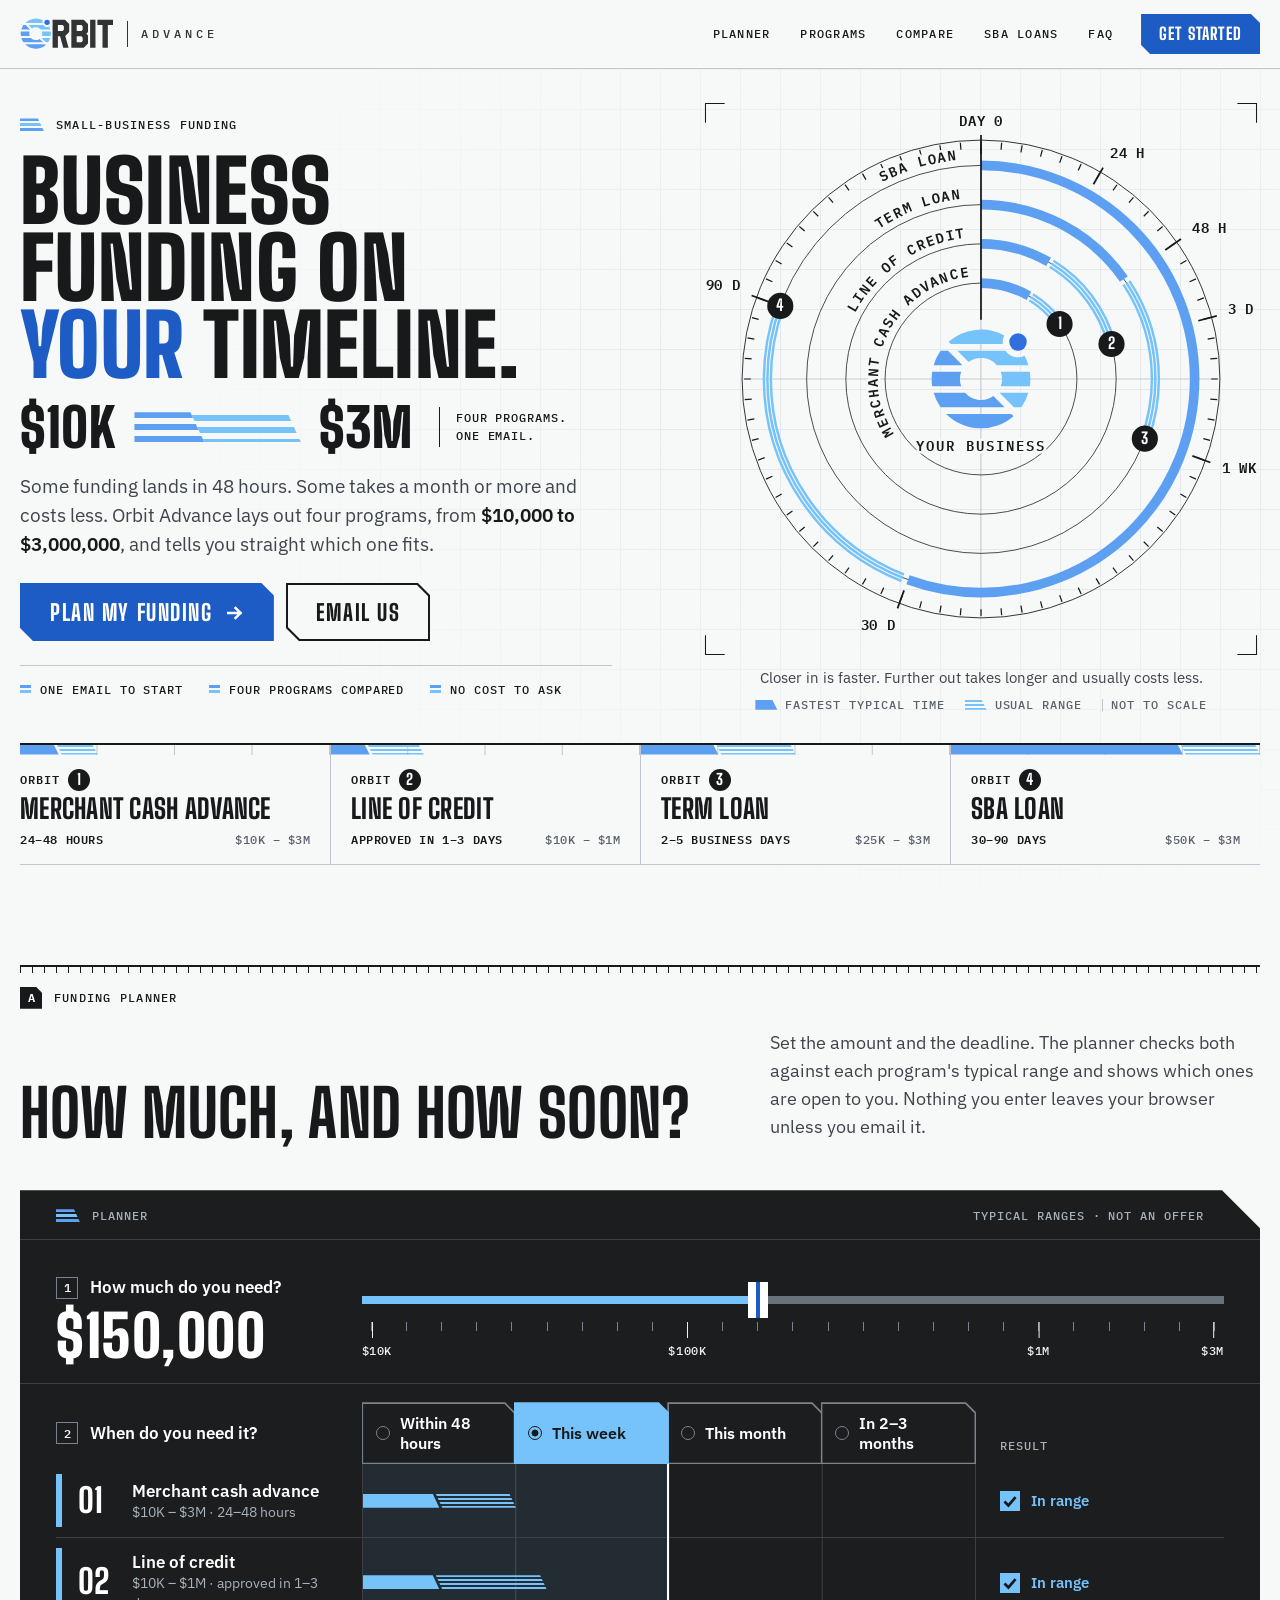
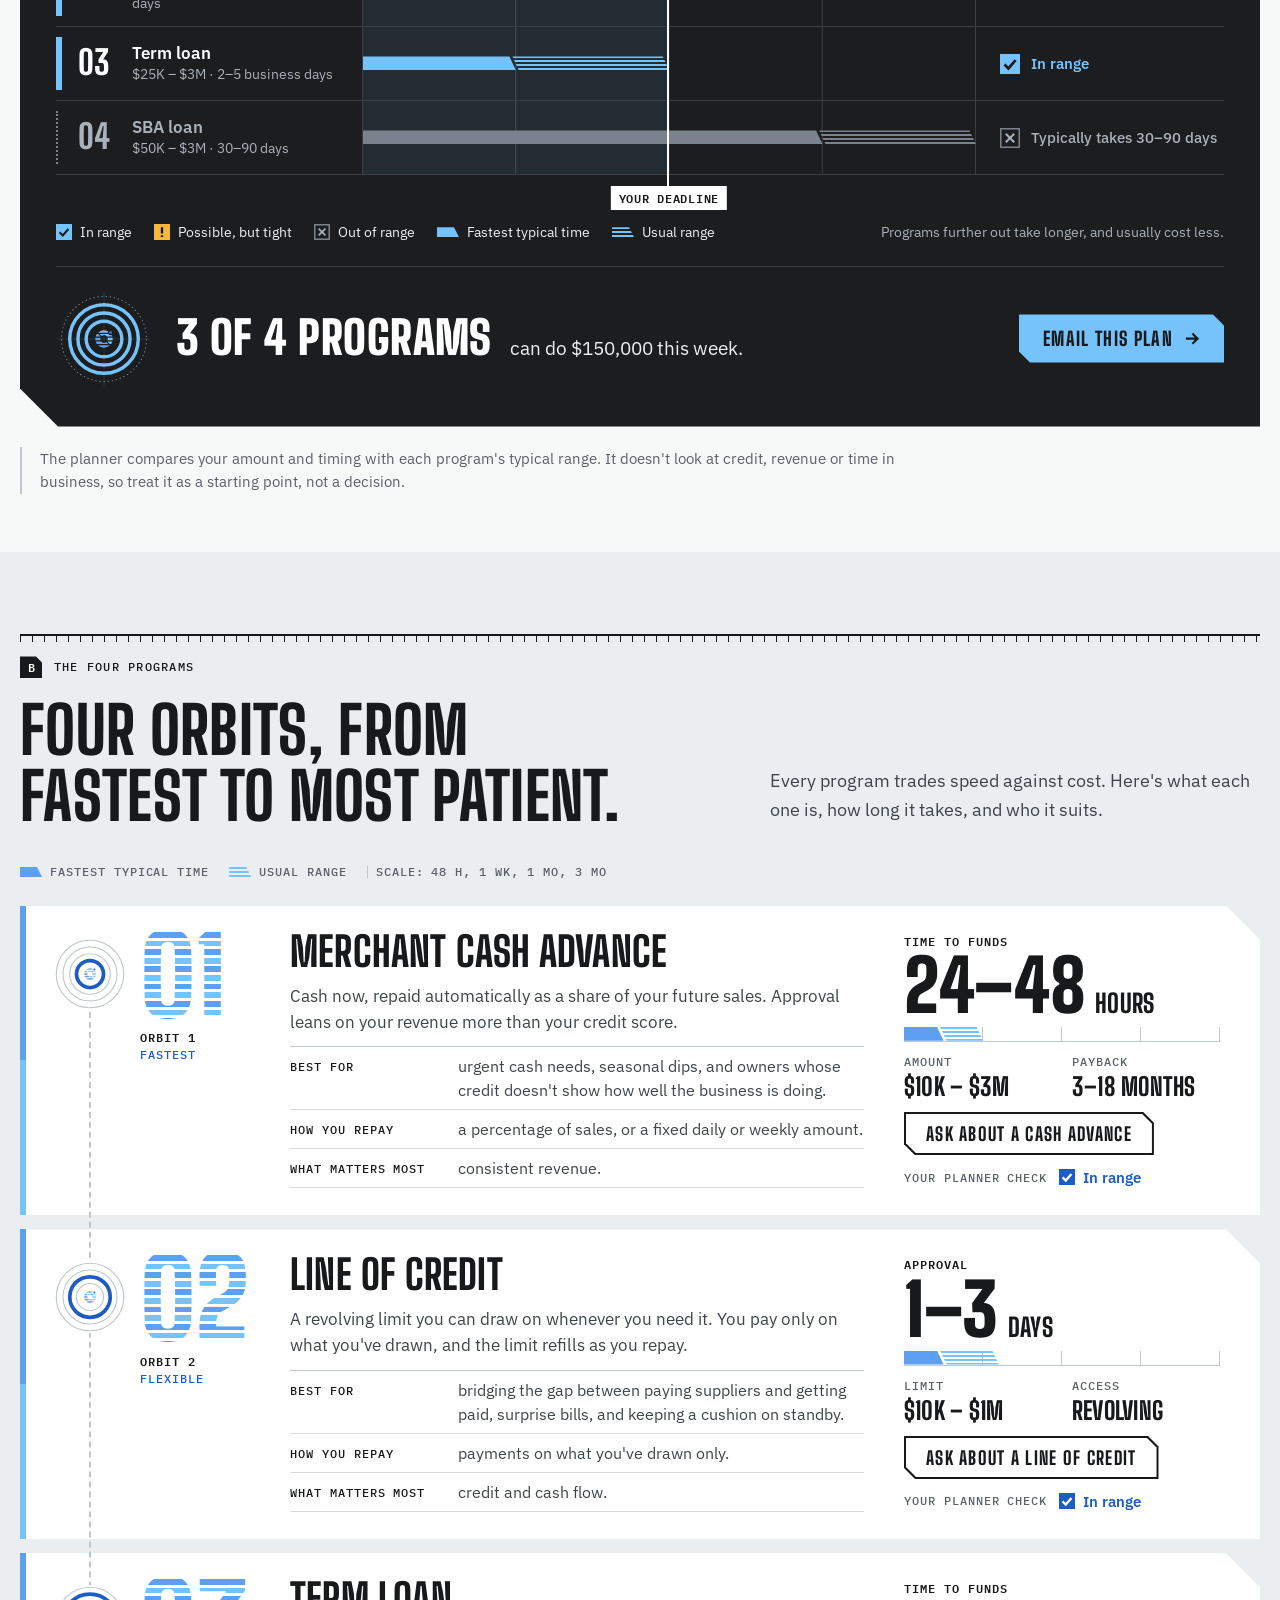
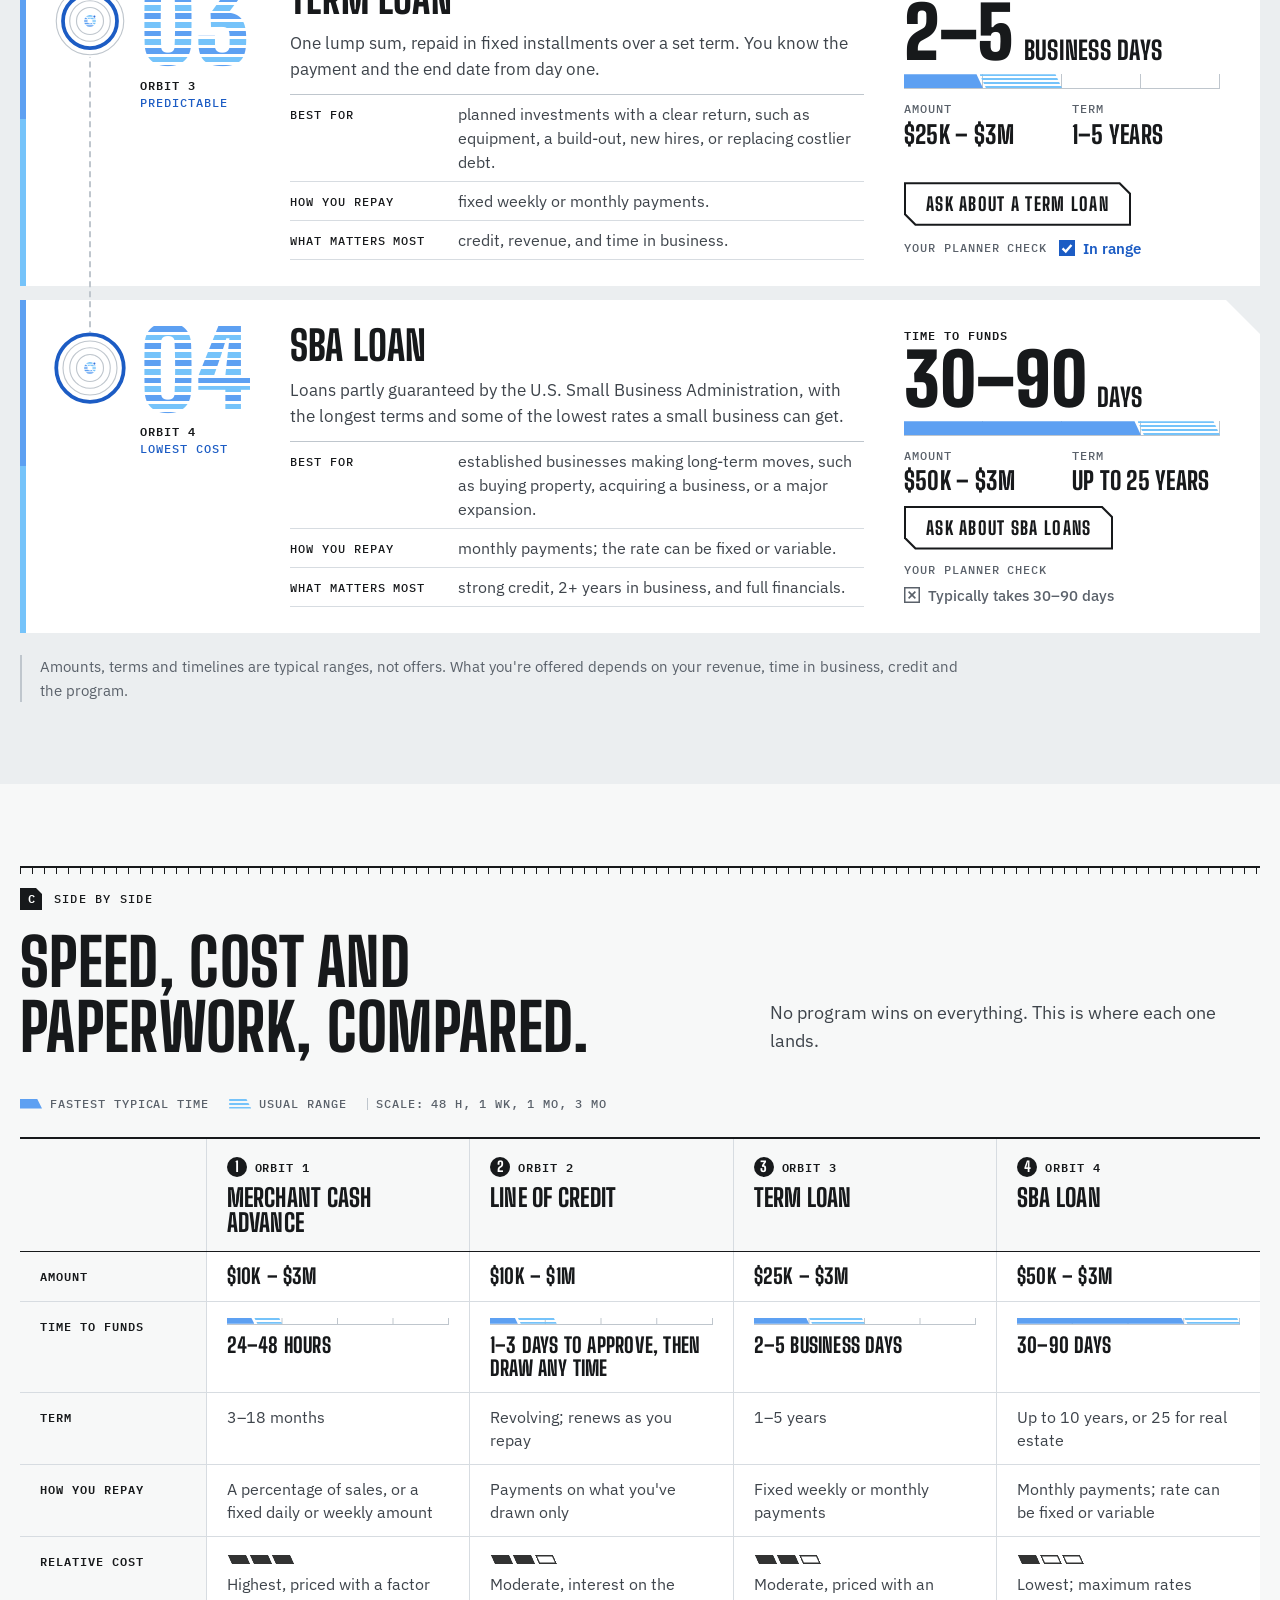
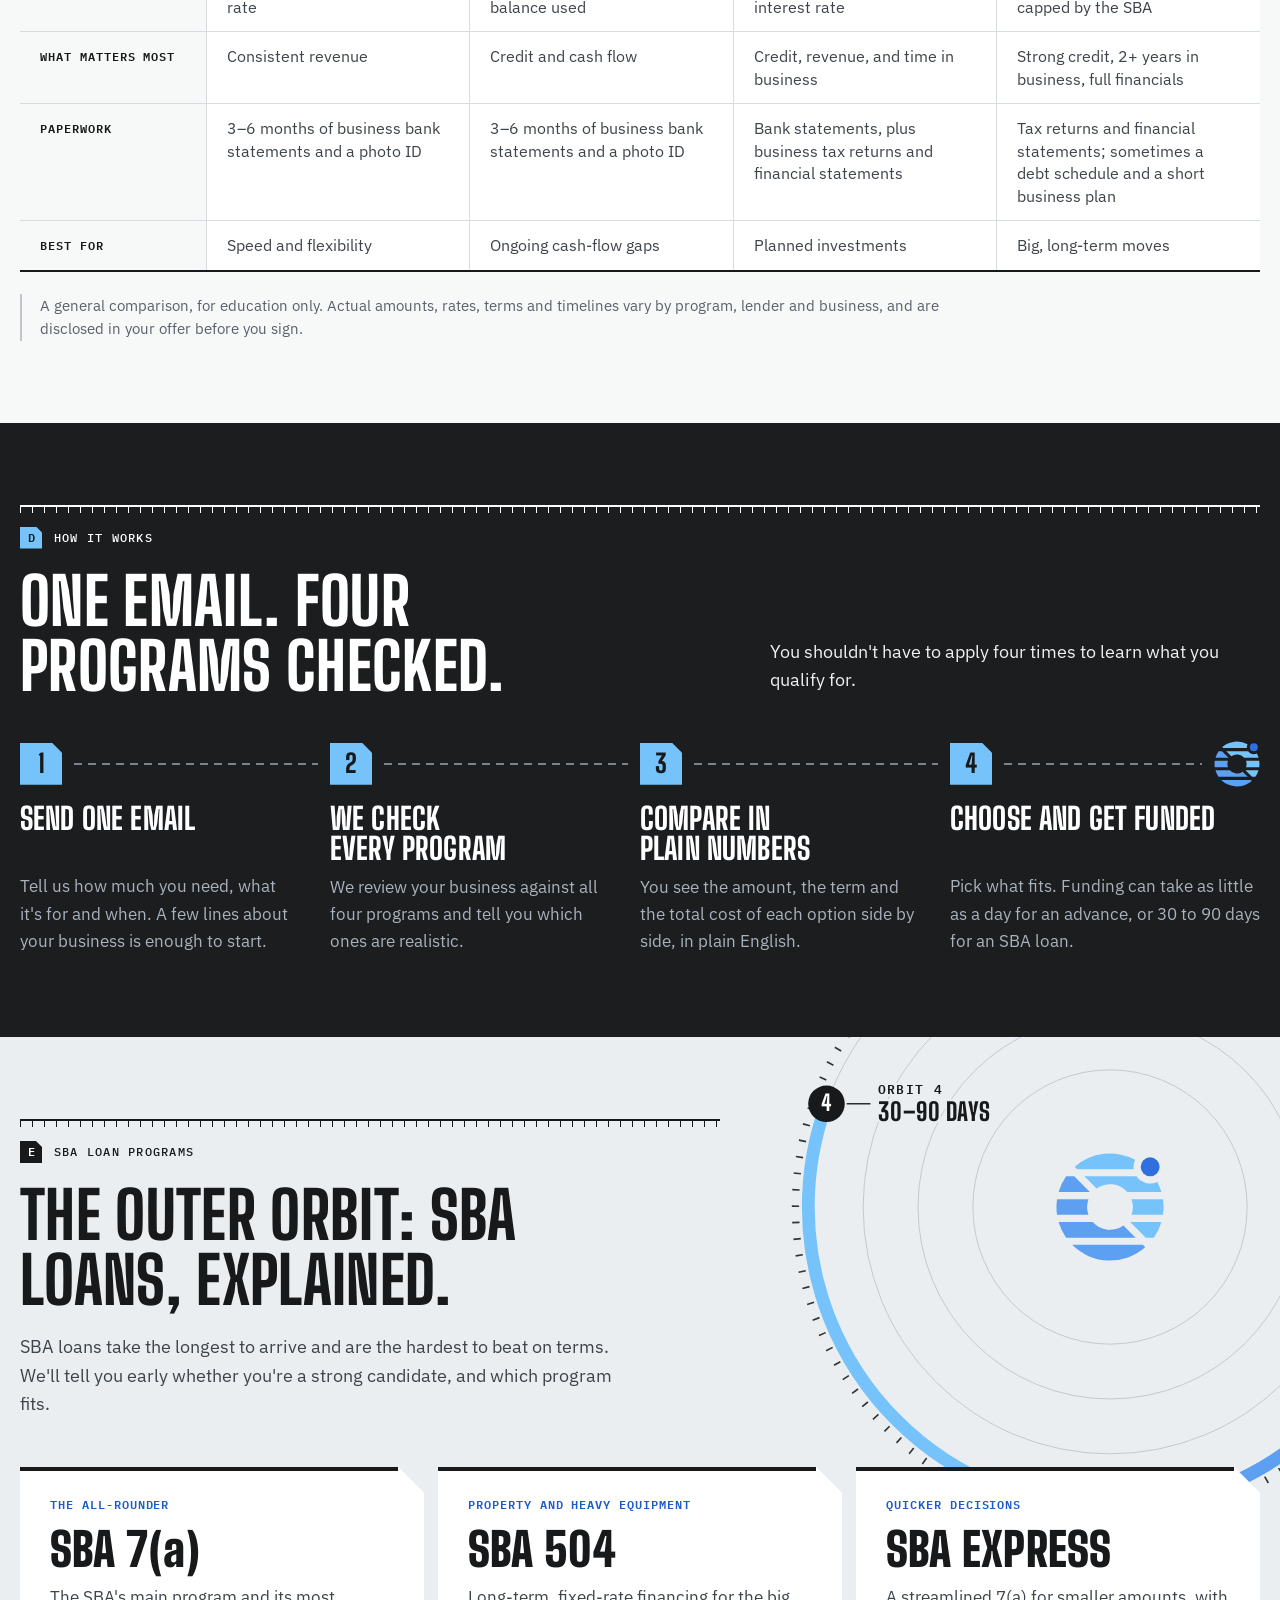
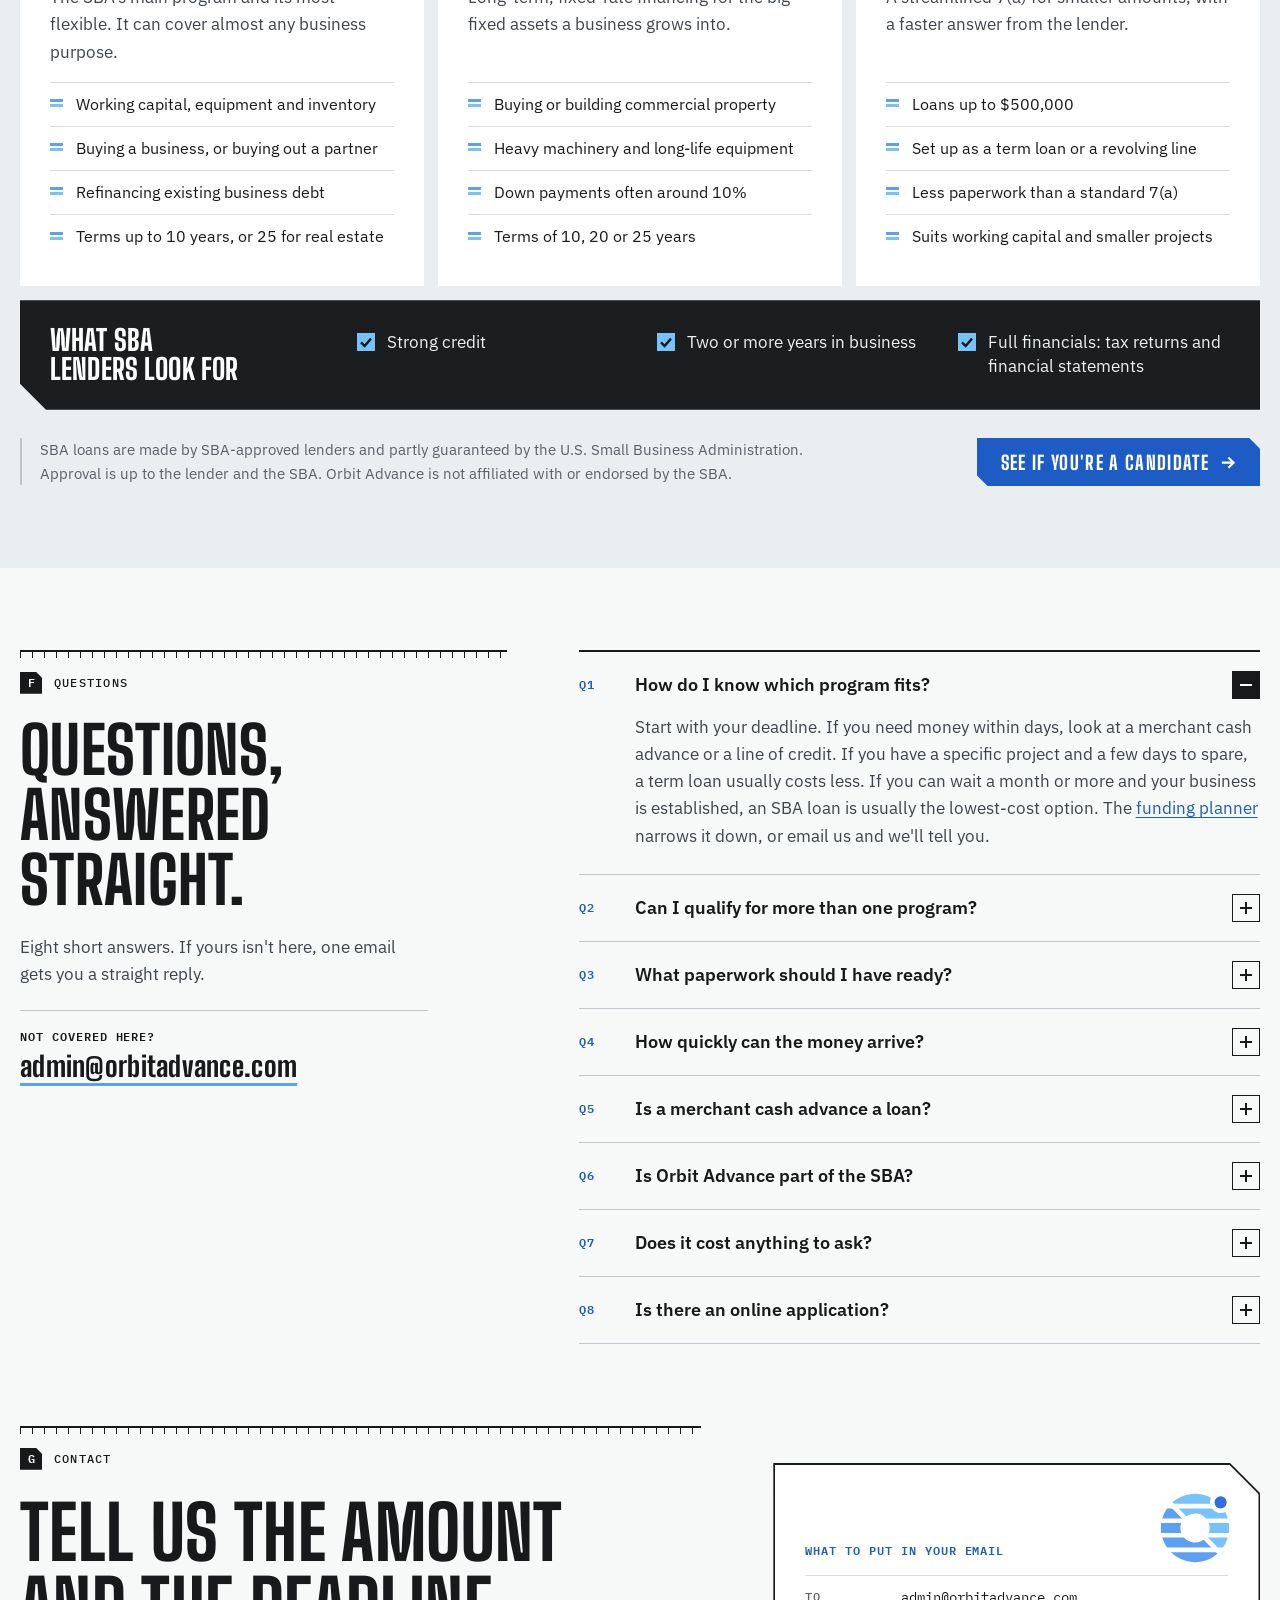
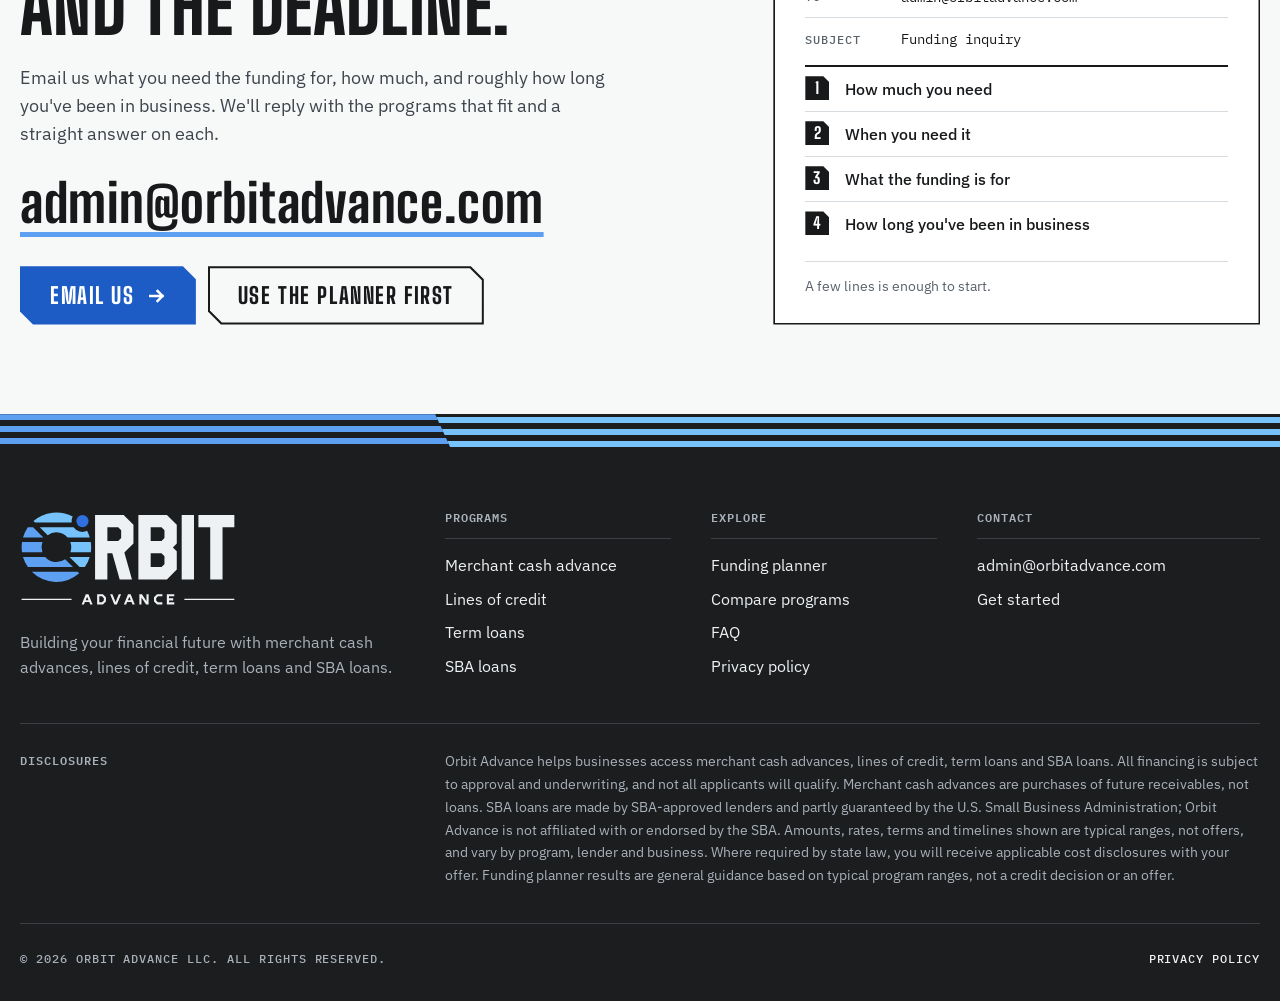
==== commit e91468cc: "Polish after the independent review - 1001px and up (tablets in landscape, small laptops): full head" ====
--- a/index.html
+++ b/index.html
@@ -24,7 +24,7 @@
   <link rel="preconnect" href="https://fonts.gstatic.com" crossorigin>
   <link href="https://fonts.googleapis.com/css2?family=Big+Shoulders+Display:wght@700;800;900&family=IBM+Plex+Mono:wght@400;500;600&family=IBM+Plex+Sans:wght@400;500;600;700&display=swap" rel="stylesheet">
   <link rel="stylesheet" href="styles.css">
-  <noscript><style>.planner__inputs,.planner__js{display:none!important}.planner__nojs{display:block!important}.menu-btn{display:none!important}.header__cta .btn{display:inline-flex!important}.board__scale{display:grid!important}</style></noscript>
+  <noscript><style>.planner__inputs,.planner__js{display:none!important}.planner__nojs{display:block!important}.menu-btn{display:none!important}.header__cta .btn{display:inline-flex!important}.board__scale{display:grid!important}@media (max-width:1000px){.header__inner{flex-wrap:wrap}.nav{position:static!important;display:flex!important;flex-direction:row!important;flex-wrap:wrap;order:3;flex-basis:100%;gap:0 20px!important;margin:0!important;padding:0 0 8px!important;border:0!important;background:none!important;max-height:none!important;overflow:visible!important}.nav a{padding:6px 0!important;border:0!important}.nav__contact{display:none!important}}</style></noscript>
   <script type="application/ld+json">
   {"@context":"https://schema.org","@type":"FinancialService","name":"Orbit Advance","legalName":"Orbit Advance LLC","url":"https://orbitadvance.com/","email":"admin@orbitadvance.com","description":"Merchant cash advances, lines of credit, term loans and SBA loans from $10,000 to $3,000,000 for U.S. small businesses.","areaServed":"US"}
   </script>
@@ -123,7 +123,7 @@
             <circle cx="320" cy="320" r="110"/><circle cx="320" cy="320" r="155"/>
             <circle cx="320" cy="320" r="200"/><circle cx="320" cy="320" r="245"/>
           </g>
-          <!-- time to funds: solid up to the soonest it typically lands, stripes across the usual range -->
+          <!-- time to funds: solid up to the fastest typical time, stripes across the usual range -->
           <g class="dial__arcs" transform="rotate(-90 320 320)">
             <g class="rng" stroke-dasharray="23.5 336.5" stroke-dashoffset="-31.5"><circle cx="320" cy="320" r="106" pathLength="360"/><circle cx="320" cy="320" r="110" pathLength="360"/><circle cx="320" cy="320" r="114" pathLength="360"/></g>
             <circle class="sol" cx="320" cy="320" r="110" pathLength="360" stroke-dasharray="30 330"/>
@@ -156,7 +156,7 @@
         </svg>
         <div class="hero__caption">
           <p>Closer in is faster. Further out takes longer and usually costs less.</p>
-          <ul class="key" aria-hidden="true"><li class="key__solid">Soonest it typically lands</li><li class="key__range">Usual range</li><li class="key__plain">Not to scale</li></ul>
+          <ul class="key" aria-hidden="true"><li class="key__solid">Fastest typical time</li><li class="key__range">Usual range</li><li class="key__plain">Not to scale</li></ul>
         </div>
       </div>
 
@@ -262,7 +262,7 @@
                 <li class="legend__in">In range</li>
                 <li class="legend__tight">Possible, but tight</li>
                 <li class="legend__out">Out of range</li>
-                <li class="legend__solid">Soonest it typically lands</li>
+                <li class="legend__solid">Fastest typical time</li>
                 <li class="legend__range">Usual range</li>
               </ul>
               <p class="planner__hint">Programs further out take longer, and usually cost less.</p>
@@ -285,6 +285,7 @@
         <h2>Four orbits, from fastest to most patient.</h2>
         <p class="section__lede">Every program trades speed against cost. Here's what each one is, how long it takes, and who it suits.</p>
       </div>
+      <ul class="key key--bars" aria-hidden="true"><li class="key__solid">Fastest typical time</li><li class="key__range">Usual range</li><li class="key__plain">Scale: 48 h, 1 wk, 1 mo, 3 mo</li></ul>
 
       <div class="orbits">
         <article class="orbit" id="prog-mca" data-program="mca" data-state="in" style="--fast:12.5%;--slow:25%">
@@ -411,7 +412,8 @@
         <h2>Speed, cost and paperwork, compared.</h2>
         <p class="section__lede">No program wins on everything. This is where each one lands.</p>
       </div>
-      <div class="table-wrap" tabindex="0" role="region" aria-label="Program comparison table">
+      <ul class="key key--bars" aria-hidden="true"><li class="key__solid">Fastest typical time</li><li class="key__range">Usual range</li><li class="key__plain">Scale: 48 h, 1 wk, 1 mo, 3 mo</li></ul>
+      <div class="table-wrap">
         <table class="compare" role="table">
           <thead role="rowgroup">
             <tr role="row"><th scope="col" role="columnheader"><span class="sr-only">Feature</span></th><th scope="col" role="columnheader"><small><b aria-hidden="true">1</b>Orbit 1</small> Merchant cash advance</th><th scope="col" role="columnheader"><small><b aria-hidden="true">2</b>Orbit 2</small> Line of credit</th><th scope="col" role="columnheader"><small><b aria-hidden="true">3</b>Orbit 3</small> Term loan</th><th scope="col" role="columnheader"><small><b aria-hidden="true">4</b>Orbit 4</small> SBA loan</th></tr>
--- a/styles.css
+++ b/styles.css
@@ -2,7 +2,7 @@
    Paper white and cool grey, charcoal ink, the two logo blues as flat stripes, rings and arcs.
    Squared and chamfered corners throughout (the wordmark's 45-degree cut), never rounded.
    One device runs through the page: time to funds drawn as a bar on a shared four-step scale
-   (48 hours, 1 week, 1 month, 3 months). Solid = the soonest it typically lands, stripes = the usual range. */
+   (48 hours, 1 week, 1 month, 3 months). Solid = the fastest typical time, stripes = the usual range. */
 :root{
   --paper:#F7F8F8; --white:#fff; --grey:#EBEEF0; --grid:#E6E9EC;
   --ink:#17191B; --char:#323333; --body:#3E444B; --muted:#5A616A;
@@ -55,7 +55,7 @@
   background:linear-gradient(var(--blue) 0 3px,transparent 3px 5px,var(--sky) 5px 8px,transparent 8px 10px,var(--blue) 10px 13px);
   clip-path:polygon(0 0,calc(100% - 6px) 0,100% 100%,0 100%)}
 
-/* Time bar: solid up to the soonest it typically lands, stripes across the usual range, ends cut on the logo's slant.
+/* Time bar: solid up to the fastest typical time, stripes across the usual range, ends cut on the logo's slant.
    --fast and --slow are positions on the shared scale (25% = 48 hours, 50% = 1 week, 75% = 1 month, 100% = 3 months). */
 .tbar{--h:10px;--s:5px;--solid:var(--blue);--range:var(--sky);--tick:transparent;position:relative;display:block;height:var(--h);
   background:linear-gradient(90deg,transparent calc(100% - 1px),var(--tick) calc(100% - 1px)) 0 0/25% 100%}
@@ -777,3 +777,83 @@
   .footer__grid{grid-template-columns:1fr}
 }
 @media (prefers-reduced-motion:reduce){html{scroll-behavior:auto}*,*::before,*::after{transition:none!important;animation:none!important}}
+
+/* ---------------- Post-launch polish (independent review, 12 November 2026) ---------------- */
+.hero__sub{text-wrap:pretty}
+
+/* The deadline is one choice out of four: round markers, not tick boxes */
+.chip__box{border-radius:50%}
+.chip[aria-pressed="true"] .chip__box{background:radial-gradient(circle,var(--ink) 0 38%,transparent 44%)}
+
+/* Key for the time bars above the program plates and the comparison */
+.key--bars{justify-content:flex-start;margin:-10px 0 24px}
+
+/* Footer links: larger tap targets on phones */
+@media (max-width:760px){
+  .footer li{margin-top:0}
+  .footer li a{display:inline-block;padding:6px 0}
+}
+
+/* Phones: the range note sits on its own line instead of breaking into three */
+@media (max-width:480px){
+  .range{flex-wrap:wrap}
+  .range__note{flex:1 0 100%;margin:10px 0 0;padding:0;border-left:0}
+  .range__note br{display:none}
+}
+
+/* Tablets: comparison blocks flow in two balanced columns; the open menu does not repeat the header button */
+@media (min-width:641px) and (max-width:960px){
+  .compare tbody{display:block;columns:2;column-gap:40px}
+  .compare tbody tr{break-inside:avoid}
+}
+@media (min-width:641px) and (max-width:1000px){
+  .nav__contact{display:none}
+}
+@media (max-width:1040px){
+  .sba__art-node{display:none}
+}
+
+/* Stacked hero: the background grid fades out before the section ends */
+@media (max-width:1000px){
+  .hero::before{-webkit-mask-image:linear-gradient(180deg,transparent 28%,#000 55%,#000 calc(100% - 170px),transparent calc(100% - 30px));mask-image:linear-gradient(180deg,transparent 28%,#000 55%,#000 calc(100% - 170px),transparent calc(100% - 30px))}
+}
+
+/* 1001px and up: full header navigation and the dial beside the headline (was 1041px) */
+@media (min-width:1001px){
+  .hero::before{-webkit-mask-image:radial-gradient(ellipse 62% 62% at 76% 38%,#000 34%,transparent 100%);mask-image:radial-gradient(ellipse 62% 62% at 76% 38%,#000 34%,transparent 100%)}
+}
+@media (min-width:1001px) and (max-width:1040px){
+  .nav{position:static;display:flex;flex-direction:row;gap:24px;background:none;border:0;padding:0;margin:0 0 0 auto;max-height:none;overflow:visible}
+  .nav a{padding:10px 0;border-bottom:0;font-size:.78rem}
+  .nav__contact{display:none}
+  .menu-btn{display:none}
+  .header__cta{margin-left:0}
+  .hero__grid{grid-template-columns:minmax(0,1fr) minmax(0,48%);grid-template-areas:"copy dial" "lanes lanes"}
+  .hero__orbits{max-width:none;width:auto;margin:0}
+  .dial__scale text,.dial__note,.dial__names text{font-size:16px}
+}
+
+/* Desktop */
+@media (min-width:1041px){
+  /* room for seven-figure amounts in the planner read-out */
+  .field__value{font-size:min(4.6rem,calc(var(--c1) / 4.85))}
+  /* four steps: one- and two-line headings take the same height, so the paragraphs line up */
+  .steps h3{min-height:2em}
+}
+@media (min-width:1041px) and (max-width:1250px){
+  /* a one-line heading no longer hangs below a tall introduction */
+  .section__head{grid-template-columns:minmax(0,1fr)}
+}
+@media (min-width:1041px){
+  /* SBA cards share their rows, so the three lists start on one line */
+  @supports (grid-template-rows:subgrid){
+    .sba__grid{row-gap:0}
+    .sba-card{display:grid;grid-template-rows:subgrid;grid-row:span 4;row-gap:0}
+  }
+}
+
+/* Windows high-contrast mode: buttons and deadline choices keep an outline */
+@media (forced-colors:active){
+  .btn,.chip{outline:1px solid ButtonText;outline-offset:-1px}
+  .chip[aria-pressed="true"]{outline-width:3px}
+}
